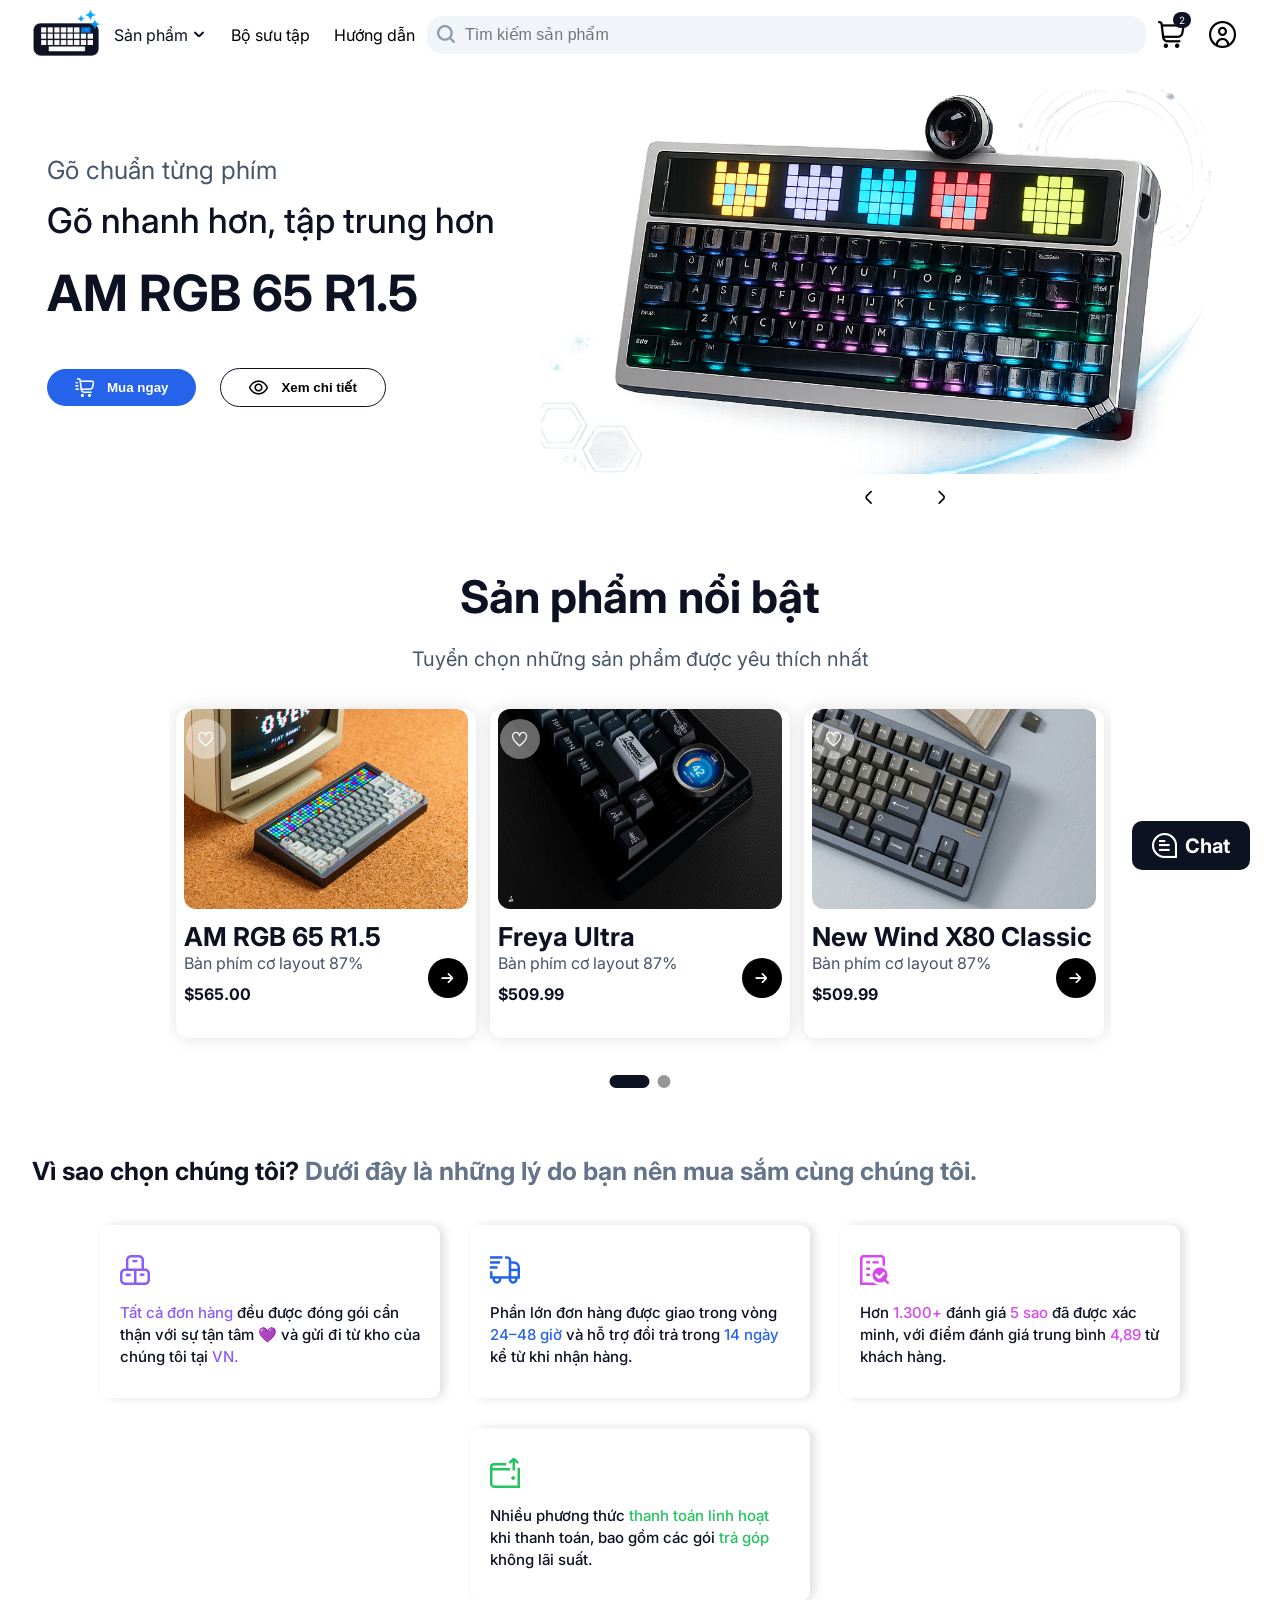
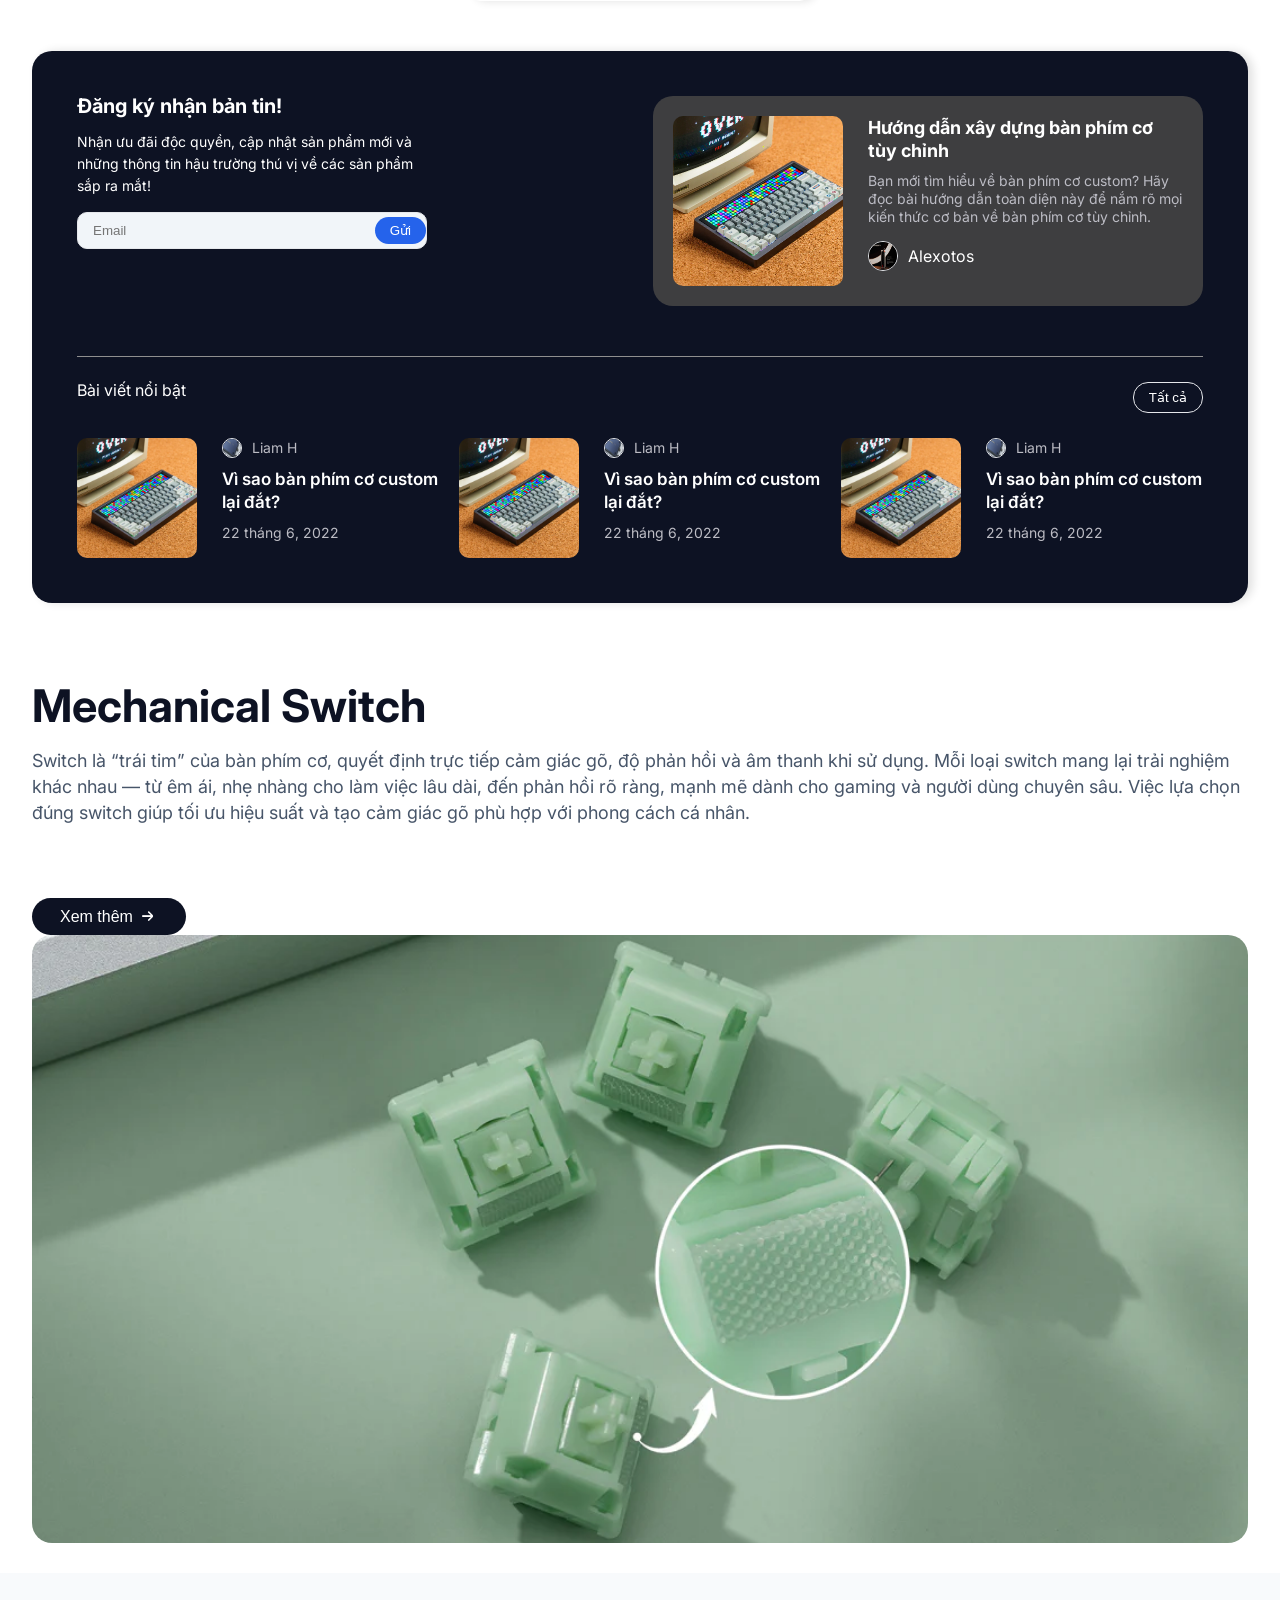
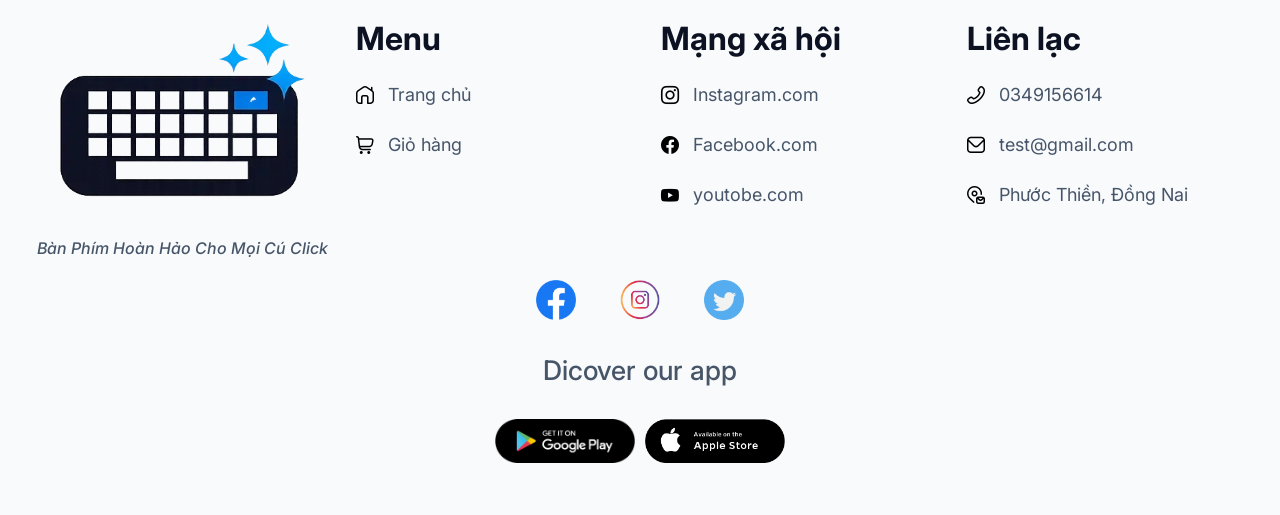
==== index.html @ 88e98d9f "feat: add benefits and articles in home page" ====
<!doctype html>
<html lang="en">
    <head>
        <meta charset="UTF-8" />
        <meta name="viewport" content="width=device-width, initial-scale=1.0" />
        <title>Trang chủ</title>

        <link
            rel="icon"
            type="image/x-icon"
            href="./assets/imgs/logos/light-mode-no-label.webp"
        />
        <!-- reset css -->
        <link rel="stylesheet" href="./assets/css/reset.css" />
        <!-- icon -->
        <link rel="stylesheet" href="./assets/css/icons.css" />

        <link rel="stylesheet" href="./assets/css/main.css" />
        <link rel="stylesheet" href="./assets/css/pages/index.css" />
    </head>
    <body>
        <div class="wrapper">
            <!-- header : start -->
            <header class="container header">
                <!-- sidebar : start -->
                <input id="toggle-sidebar" type="checkbox" />
                <label class="header__summary" for="toggle-sidebar">
                    <i class="fi fi-br-menu-burger"></i>
                </label>
                <label for="toggle-sidebar" class="modal"></label>
                <aside class="sidebar">
                    <div class="sidebar__search">
                        <label for="search">
                            <i class="fi fi-br-search"></i>
                        </label>
                        <input
                            id="search"
                            name="search"
                            placeholder="Tìm kiếm sản phẩm"
                        />
                    </div>

                    <nav class="sidebar__nav">
                        <ul class="sidebar__nav-list">
                            <li class="sidebar__nav-item">
                                <input id="toggle-dropdown" type="checkbox" />
                                <label
                                    for="toggle-dropdown"
                                    class="sidebar__nav-trigger"
                                >
                                    <span>Sản phẩm</span>

                                    <i
                                        class="angle-down fi fi-br-angle-small-down"
                                    ></i>
                                    <i
                                        class="angle-up fi fi-br-angle-small-up"
                                    ></i>
                                </label>

                                <ul class="sidebar__dropdown">
                                    <li>
                                        <a
                                            class="sidebar__dropdown-link"
                                            href=""
                                        >
                                            Bàn phím
                                        </a>
                                    </li>
                                    <li>
                                        <a
                                            class="sidebar__dropdown-link"
                                            href=""
                                        >
                                            Keycap
                                        </a>
                                    </li>
                                    <li>
                                        <a
                                            class="sidebar__dropdown-link"
                                            href=""
                                        >
                                            Switch
                                        </a>
                                    </li>

                                    <li>
                                        <a
                                            class="sidebar__dropdown-link"
                                            href=""
                                        >
                                            Dụng cụ hỗ trợ
                                        </a>
                                    </li>
                                </ul>
                            </li>
                            <li class="sidebar__nav-item">
                                <a class="sidebar__nav-link" href="">
                                    Bộ sưu tập
                                </a>
                            </li>
                            <li class="sidebar__nav-item">
                                <a class="sidebar__nav-link" href="">
                                    Hướng dẫn
                                </a>
                            </li>
                        </ul>
                    </nav>
                </aside>
                <!-- sidebar : end -->
                <!-- logo : start -->
                <a href="/">
                    <img
                        class="header__logo"
                        src="./assets/imgs/logos/light-mode-no-label.webp"
                        alt="logo"
                    />
                </a>
                <!-- logo : end -->
                <!-- nav : start -->
                <nav class="header__nav">
                    <ul class="header__nav-list">
                        <li class="header__nav-item">
                            <div class="header__nav-link dropdown-wrap">
                                <span>Sản phẩm</span>
                                <i class="fi fi-br-angle-small-down"></i>
                                <ul class="dropdown product-dropdown">
                                    <li>
                                        <a
                                            class="product-dropdown__link"
                                            href=""
                                        >
                                            <img
                                                src="./assets/imgs/icons/keyboard.png"
                                            />
                                            <span>Bàn phím</span>
                                        </a>
                                    </li>
                                    <li>
                                        <a
                                            class="product-dropdown__link"
                                            href=""
                                        >
                                            <img
                                                src="./assets/imgs/icons/keycap.png"
                                            />
                                            <span>Keycap</span>
                                        </a>
                                    </li>
                                    <li>
                                        <a
                                            class="product-dropdown__link"
                                            href=""
                                        >
                                            <img
                                                src="./assets/imgs/icons/switch.png"
                                            />
                                            <span>Switch</span>
                                        </a>
                                    </li>

                                    <li>
                                        <a
                                            class="product-dropdown__link"
                                            href=""
                                        >
                                            <img
                                                src="./assets/imgs/icons/tool.png"
                                            />
                                            <span>Dụng cụ hỗ trợ</span>
                                        </a>
                                    </li>
                                </ul>
                            </div>
                        </li>
                        <li class="header__nav-item">
                            <a class="header__nav-link" href="">Bộ sưu tập</a>
                        </li>
                        <li class="header__nav-item">
                            <a class="header__nav-link" href="">Hướng dẫn</a>
                        </li>
                    </ul>
                </nav>
                <!-- nav : end -->
                <!-- search : start -->
                <div class="header__search">
                    <label for="search"><i class="fi fi-br-search"></i></label>
                    <input
                        id="search"
                        name="search"
                        placeholder="Tìm kiếm sản phẩm"
                    />
                </div>
                <!-- search : end -->

                <!-- actions : start -->
                <div class="header__actions">
                    <div class="header__action dropdown-wrap">
                        <a href="./cart.html" class="header__action-icon">
                            <span class="header__action-badge">2</span>
                            <i class="fi fi-rr-shopping-cart"></i>
                        </a>
                        <div class="dropdown cart-dropdown">
                            <h3 class="cart-dropdown__head">
                                Sản phẩm mới thêm
                            </h3>
                            <ul class="cart-dropdown__list">
                                <li>
                                    <a class="cart-dropdown__link" href="">
                                        <div class="product-small">
                                            <div class="product-small__wrap">
                                                <div class="product-small__img">
                                                    <img
                                                        src="./assets/imgs/keyboards/AM-RGB-65-R1.5/1.webp"
                                                        alt="keyboard"
                                                    />
                                                </div>
                                                <span
                                                    class="product-small_name"
                                                >
                                                    AM RGB 65 R1.5
                                                </span>
                                            </div>
                                            <span class="product-small_price">
                                                1.000.000đ
                                            </span>
                                        </div>
                                    </a>
                                    <a class="cart-dropdown__link" href="">
                                        <div class="product-small">
                                            <div class="product-small__wrap">
                                                <div class="product-small__img">
                                                    <img
                                                        src="./assets/imgs/keyboards/AM-RGB-65-R1.5/1.webp"
                                                        alt="keyboard"
                                                    />
                                                </div>
                                                <span
                                                    class="product-small_name"
                                                >
                                                    AM RGB 65 R1.5
                                                </span>
                                            </div>
                                            <span class="product-small_price">
                                                1.000.000đ
                                            </span>
                                        </div>
                                    </a>
                                    <a class="cart-dropdown__link" href="">
                                        <div class="product-small">
                                            <div class="product-small__wrap">
                                                <div class="product-small__img">
                                                    <img
                                                        src="./assets/imgs/keyboards/AM-RGB-65-R1.5/1.webp"
                                                        alt="keyboard"
                                                    />
                                                </div>
                                                <span
                                                    class="product-small_name"
                                                >
                                                    AM RGB 65 R1.5
                                                </span>
                                            </div>
                                            <span class="product-small_price">
                                                1.000.000đ
                                            </span>
                                        </div>
                                    </a>
                                    <a class="cart-dropdown__link" href="">
                                        <div class="product-small">
                                            <div class="product-small__wrap">
                                                <div class="product-small__img">
                                                    <img
                                                        src="./assets/imgs/keyboards/AM-RGB-65-R1.5/1.webp"
                                                        alt="keyboard"
                                                    />
                                                </div>
                                                <span
                                                    class="product-small_name"
                                                >
                                                    AM RGB 65 R1.5
                                                </span>
                                            </div>
                                            <span class="product-small_price">
                                                1.000.000đ
                                            </span>
                                        </div>
                                    </a>
                                </li>
                            </ul>
                            <div class="cart-dropdown__tail">
                                <span>Tổng 3 sản phẩm</span>
                                <a href="./cart.html">
                                    <button class="cart-dropdown__btn">
                                        <span>Giỏ hàng</span>
                                        <i
                                            class="fi fi-rr-cart-shopping-fast"
                                        ></i>
                                    </button>
                                </a>
                            </div>
                        </div>
                    </div>
                    <div
                        class="header__action header__action--user dropdown-wrap"
                    >
                        <a href="./profile.html">
                            <i class="fi fi-rr-circle-user"></i>
                        </a>
                        <ul class="dropdown user-dropdown">
                            <li class="user-dropdown__head">
                                <i class="fi fi-rr-circle-user"></i>
                                <span>test123@gmail.com</span>
                            </li>
                            <div class="user-dropdown__line"></div>
                            <li>
                                <a class="user-dropdown__link" href="">Hồ sơ</a>
                            </li>
                            <li>
                                <a class="user-dropdown__link" href="">
                                    Cài đặt
                                </a>
                            </li>
                            <li>
                                <a class="user-dropdown__link" href="">
                                    Đăng xuất
                                </a>
                            </li>
                        </ul>
                    </div>
                </div>
                <!-- actions : end -->
            </header>
            <!-- header : end -->

            <main class="container main">
                <!-- carousel : start -->
                <section class="carousel">
                    <div class="carousel__slide">
                        <div class="carousel__content">
                            <div class="carousel__text">
                                <span class="carousel__label">
                                    Gõ chuẩn từng phím
                                </span>
                                <span class="carousel__sub-title">
                                    Gõ nhanh hơn, tập trung hơn
                                </span>
                                <h3 class="carousel__title">AM RGB 65 R1.5</h3>
                            </div>

                            <div class="carousel__btns">
                                <a class="carousel__link" href="">
                                    <button
                                        class="carousel__btn carousel__btn--fil"
                                    >
                                        <i
                                            class="fi fi-rr-cart-shopping-fast"
                                        ></i>
                                        <span>Mua ngay</span>
                                    </button>
                                </a>
                                <a class="carousel__link" href="">
                                    <button
                                        class="carousel__btn carousel__btn--outline"
                                    >
                                        <i class="fi fi-rs-eye"></i>
                                        <span>Xem chi tiết</span>
                                    </button>
                                </a>
                            </div>
                        </div>
                        <div class="carousel__img">
                            <img
                                src="./assets/imgs/banners/AM-RGB-65-R1.5.png"
                            />
                        </div>
                        <div class="carousel__actions">
                            <button class="carousel__action carousel__prev">
                                <i class="fi fi-br-angle-left"></i>
                            </button>
                            <button class="carousel__action carousel__next">
                                <i class="fi fi-br-angle-right"></i>
                            </button>
                        </div>
                    </div>
                </section>
                <!-- carousel : end -->
                <!-- featured products : start -->
                <section class="featured-products">
                    <div class="featured-products__head">
                        <h2 class="featured-products__title">
                            Sản phẩm nổi bật
                        </h2>
                        <span class="featured-products__subtitle">
                            Tuyển chọn những sản phẩm được yêu thích nhất
                        </span>
                    </div>
                    <div class="products-carousel">
                        <div class="products-carousel__viewport">
                            <div class="products-carousel__track">
                                <div class="product">
                                    <div class="product__imgs">
                                        <img
                                            src="./assets/imgs/keyboards/AM-RGB-65-R1.5/7.webp"
                                        />
                                        <img
                                            src="./assets/imgs/keyboards/AM-RGB-65-R1.5/2.webp"
                                        />
                                    </div>
                                    <div class="product__badge">
                                        <i class="fi fi-rs-heart"></i>
                                    </div>
                                    <h3 class="product__title">
                                        AM RGB 65 R1.5
                                    </h3>
                                    <span class="product__subtitle">
                                        Bàn phím cơ layout 87%
                                    </span>
                                    <span class="product__price">$565.00</span>
                                    <a>
                                        <button class="product__btn">
                                            <i
                                                class="fi fi-rr-arrow-small-right"
                                            ></i>
                                        </button>
                                    </a>
                                </div>
                                <div class="product">
                                    <div class="product__imgs">
                                        <img
                                            src="./assets/imgs/keyboards/Freya-Ultra/2-1024x1024.jpg"
                                        />
                                        <img
                                            src="./assets/imgs/keyboards/Freya-Ultra/5-1024x1024.jpg"
                                        />
                                    </div>
                                    <div class="product__badge">
                                        <i class="fi fi-rs-heart"></i>
                                    </div>
                                    <h3 class="product__title">Freya Ultra</h3>
                                    <span class="product__subtitle">
                                        Bàn phím cơ layout 87%
                                    </span>
                                    <span class="product__price">$509.99</span>
                                    <a href="">
                                        <button class="product__btn">
                                            <i
                                                class="fi fi-rr-arrow-small-right"
                                            ></i>
                                        </button>
                                    </a>
                                </div>
                                <div class="product">
                                    <div class="product__imgs">
                                        <img
                                            src="./assets/imgs/keyboards/New-Wind-X80-Classic/1.webp"
                                        />
                                        <img
                                            src="./assets/imgs/keyboards/New-Wind-X80-Classic/2.webp"
                                        />
                                    </div>
                                    <div class="product__badge">
                                        <i class="fi fi-rs-heart"></i>
                                    </div>
                                    <h3 class="product__title">
                                        New Wind X80 Classic
                                    </h3>
                                    <span class="product__subtitle">
                                        Bàn phím cơ layout 87%
                                    </span>
                                    <span class="product__price">$509.99</span>
                                    <a href="">
                                        <button class="product__btn">
                                            <i
                                                class="fi fi-rr-arrow-small-right"
                                            ></i>
                                        </button>
                                    </a>
                                </div>
                                <div class="product">
                                    <div class="product__imgs">
                                        <img
                                            src="./assets/imgs/keyboards/AM-RGB-65-R1.5/8.webp"
                                        />
                                        <img
                                            src="./assets/imgs/keyboards/AM-RGB-65-R1.5/9.webp"
                                        />
                                    </div>
                                    <div class="product__badge">
                                        <i class="fi fi-rs-heart"></i>
                                    </div>
                                    <h3 class="product__title">Product Name</h3>
                                    <span class="product__subtitle">
                                        subtitle
                                    </span>
                                    <span class="product__price">123123đ</span>
                                    <a href="">
                                        <button class="product__btn">
                                            <i
                                                class="fi fi-rr-arrow-small-right"
                                            ></i>
                                        </button>
                                    </a>
                                </div>
                                <div class="product">
                                    <div class="product__imgs">
                                        <img
                                            src="./assets/imgs/keyboards/AM-RGB-65-R1.5/8.webp"
                                        />
                                        <img
                                            src="./assets/imgs/keyboards/AM-RGB-65-R1.5/2.webp"
                                        />
                                    </div>
                                    <div class="product__badge">
                                        <i class="fi fi-rs-heart"></i>
                                    </div>
                                    <h3 class="product__title">Product Name</h3>
                                    <span class="product__subtitle">
                                        subtitle
                                    </span>
                                    <span class="product__price">123123đ</span>
                                    <a href="">
                                        <button class="product__btn">
                                            <i
                                                class="fi fi-rr-arrow-small-right"
                                            ></i>
                                        </button>
                                    </a>
                                </div>
                                <div class="product">
                                    <div class="product__imgs">
                                        <img
                                            src="./assets/imgs/keyboards/AM-RGB-65-R1.5/7.webp"
                                        />
                                        <img
                                            src="./assets/imgs/keyboards/AM-RGB-65-R1.5/9.webp"
                                        />
                                    </div>
                                    <div class="product__badge">
                                        <i class="fi fi-rs-heart"></i>
                                    </div>
                                    <h3 class="product__title">Product Name</h3>
                                    <span class="product__subtitle">
                                        subtitle
                                    </span>
                                    <span class="product__price">123123đ</span>
                                    <a href="">
                                        <button class="product__btn">
                                            <i
                                                class="fi fi-rr-arrow-small-right"
                                            ></i>
                                        </button>
                                    </a>
                                </div>
                            </div>
                        </div>
                        <ul class="products-carousel__pagination">
                            <li
                                class="products-carousel__pagination-item products-carousel__pagination-item--active"
                            ></li>
                            <li class="products-carousel__pagination-item"></li>
                            <li class="products-carousel__pagination-item"></li>
                            <li class="products-carousel__pagination-item"></li>
                        </ul>
                    </div>
                </section>
                <!-- featured products : end -->
                <!-- benefits : start -->
                <section class="benefits">
                    <h3 class="benefits__title">
                        <span>Vì sao chọn chúng tôi?</span>
                        <span>
                            Dưới đây là những lý do bạn nên mua sắm cùng chúng
                            tôi.
                        </span>
                    </h3>
                    <div class="benefits__wrap">
                        <div class="benefit">
                            <i
                                class="benefit__icon benefit__purple fi fi-rr-boxes"
                            ></i>
                            <p class="benefit__text">
                                <span class="benefit__purple">
                                    Tất cả đơn hàng
                                </span>
                                đều được đóng gói cẩn thận với sự tận tâm 💜 và
                                gửi đi từ kho của chúng tôi tại
                                <span class="benefit__purple">VN.</span>
                            </p>
                        </div>
                        <div class="benefit">
                            <i
                                class="benefit__icon benefit__blue fi fi-rs-shipping-fast"
                            ></i>
                            <p class="benefit__text">
                                Phần lớn đơn hàng được giao trong vòng
                                <span class="benefit__blue">24–48 giờ</span>
                                và hỗ trợ đổi trả trong
                                <span class="benefit__blue">14 ngày</span>

                                kể từ khi nhận hàng.
                            </p>
                        </div>
                        <div class="benefit">
                            <i
                                class="benefit__icon benefit__pink fi fi-rs-assessment"
                            ></i>
                            <p class="benefit__text">
                                Hơn
                                <span class="benefit__pink">1.300+</span>
                                đánh giá
                                <span class="benefit__pink">5 sao</span>

                                đã được xác minh, với điểm đánh giá trung bình
                                <span class="benefit__pink">4,89</span>

                                từ khách hàng.
                            </p>
                        </div>
                        <div class="benefit">
                            <i
                                class="benefit__icon benefit__green fi fi-rs-wallet-arrow"
                            ></i>
                            <p class="benefit__text">
                                Nhiều phương thức
                                <span class="benefit__green">
                                    thanh toán linh hoạt
                                </span>
                                khi thanh toán, bao gồm các gói
                                <span class="benefit__green">trả góp</span>
                                không lãi suất.
                            </p>
                        </div>
                    </div>
                </section>
                <!-- benefits : start -->

                <!-- articles : start -->
                <section class="articles">
                    <div class="articles__top">
                        <div class="articles__join">
                            <h3>Đăng ký nhận bản tin!</h3>
                            <p>
                                Nhận ưu đãi độc quyền, cập nhật sản phẩm mới và
                                những thông tin hậu trường thú vị về các sản
                                phẩm sắp ra mắt!
                            </p>
                            <div class="articles__input">
                                <input placeholder="Email" type="text" />
                                <button>Gửi</button>
                            </div>
                        </div>
                        <a href="">
                            <div class="article-featured">
                                <div class="article-featured__img">
                                    <img
                                        src="./assets/imgs/keyboards/AM-RGB-65-R1.5/7.webp"
                                        alt="keyboard"
                                    />
                                </div>
                                <div class="article-featured__info">
                                    <h3 class="article-featured__title">
                                        Hướng dẫn xây dựng bàn phím cơ tùy chỉnh
                                    </h3>
                                    <p class="article-featured__desc">
                                        Bạn mới tìm hiểu về bàn phím cơ custom?
                                        Hãy đọc bài hướng dẫn toàn diện này để
                                        nắm rõ mọi kiến thức cơ bản về bàn phím
                                        cơ tùy chỉnh.
                                    </p>
                                    <div class="article-featured__user">
                                        <img
                                            src="./assets/imgs/keyboards/ice-ring-63-RT/10.webp"
                                            alt="avatar"
                                        />
                                        <span>Alexotos</span>
                                    </div>
                                </div>
                            </div>
                        </a>
                    </div>
                    <div class="articles__title">
                        <h3>Bài viết nổi bật</h3>
                        <a href="">
                            <button>Tất cả</button>
                        </a>
                    </div>
                    <div class="articles__wrap">
                        <a href="">
                            <div class="article">
                                <div class="article__img">
                                    <img
                                        src="./assets/imgs/keyboards/AM-RGB-65-R1.5/7.webp"
                                        alt="keyboard"
                                    />
                                </div>
                                <div class="article__info">
                                    <div class="article__user">
                                        <img
                                            src="./assets/imgs/keyboards/New-Wind-X80-Classic/3.webp"
                                            alt="avatar"
                                        />
                                        <span>Liam H</span>
                                    </div>
                                    <h3 class="article__title">
                                        Vì sao bàn phím cơ custom lại đắt?
                                    </h3>
                                    <span class="article__date">
                                        22 tháng 6, 2022
                                    </span>
                                </div>
                            </div>
                        </a>
                        <a href="">
                            <div class="article">
                                <div class="article__img">
                                    <img
                                        src="./assets/imgs/keyboards/AM-RGB-65-R1.5/7.webp"
                                        alt="keyboard"
                                    />
                                </div>
                                <div class="article__info">
                                    <div class="article__user">
                                        <img
                                            src="./assets/imgs/keyboards/New-Wind-X80-Classic/3.webp"
                                            alt="avatar"
                                        />
                                        <span>Liam H</span>
                                    </div>
                                    <h3 class="article__title">
                                        Vì sao bàn phím cơ custom lại đắt?
                                    </h3>
                                    <span class="article__date">
                                        22 tháng 6, 2022
                                    </span>
                                </div>
                            </div>
                        </a>
                        <a href="">
                            <div class="article">
                                <div class="article__img">
                                    <img
                                        src="./assets/imgs/keyboards/AM-RGB-65-R1.5/7.webp"
                                        alt="keyboard"
                                    />
                                </div>
                                <div class="article__info">
                                    <div class="article__user">
                                        <img
                                            src="./assets/imgs/keyboards/New-Wind-X80-Classic/3.webp"
                                            alt="avatar"
                                        />
                                        <span>Liam H</span>
                                    </div>
                                    <h3 class="article__title">
                                        Vì sao bàn phím cơ custom lại đắt?
                                    </h3>
                                    <span class="article__date">
                                        22 tháng 6, 2022
                                    </span>
                                </div>
                            </div>
                        </a>
                    </div>
                </section>
                <!-- articles : end -->

                <!-- introduce mechanical keyboard definition : start -->
                <section class="split split--switch grid">
                    <div class="split__content">
                        <h2 class="split__title">Mechanical Switch</h2>
                        <p class="split__desc">
                            Switch là “trái tim” của bàn phím cơ, quyết định
                            trực tiếp cảm giác gõ, độ phản hồi và âm thanh khi
                            sử dụng. Mỗi loại switch mang lại trải nghiệm khác
                            nhau — từ êm ái, nhẹ nhàng cho làm việc lâu dài, đến
                            phản hồi rõ ràng, mạnh mẽ dành cho gaming và người
                            dùng chuyên sâu. Việc lựa chọn đúng switch giúp tối
                            ưu hiệu suất và tạo cảm giác gõ phù hợp với phong
                            cách cá nhân.
                        </p>
                        <a href="">
                            <button class="button">
                                <span>Xem thêm</span>
                                <i class="fi fi-rr-arrow-small-right"></i>
                            </button>
                        </a>
                    </div>
                    <div class="split__img">
                        <img
                            src="./assets/imgs/switches/WS Jade Switch/1.webp"
                            alt="switch"
                        />
                    </div>
                </section>
                <!-- introduce mechanical keyboard definition : end -->
            </main>
            <footer class="footer">
                <div class="container footer__columns">
                    <div class="footer__column footer__column--big">
                        <a href="index.html">
                            <img
                                class="footer__logo"
                                src="./assets/imgs/logos/light-mode-no-label.webp"
                                alt="logo"
                            />
                        </a>
                        <h3 class="footer__slogan">
                            Bàn Phím Hoàn Hảo Cho Mọi Cú Click
                        </h3>
                    </div>
                    <div class="footer__column">
                        <ul class="footer__list">
                            <li><h3 class="footer__title">Menu</h3></li>
                            <li>
                                <a class="footer__link" href="./index.html">
                                    <i class="fi fi-rr-house-chimney"></i>
                                    <span>Trang chủ</span>
                                </a>
                            </li>
                            <li>
                                <a class="footer__link" href="./cart.html">
                                    <i class="fi fi-rr-shopping-cart"></i>
                                    <span>Giỏ hàng</span>
                                </a>
                            </li>
                        </ul>
                    </div>
                    <div class="footer__column">
                        <ul class="footer__list">
                            <li><h3 class="footer__title">Mạng xã hội</h3></li>
                            <li>
                                <a class="footer__link" href="">
                                    <i class="fi fi-brands-instagram"></i>
                                    <span>Instagram.com</span>
                                </a>
                            </li>
                            <li>
                                <a class="footer__link" href="">
                                    <i class="fi fi-brands-facebook"></i>
                                    <span>Facebook.com</span>
                                </a>
                            </li>
                            <li>
                                <a class="footer__link" href="">
                                    <i class="fi fi-brands-youtube"></i>
                                    <span>youtobe.com</span>
                                </a>
                            </li>
                        </ul>
                    </div>
                    <div class="footer__column">
                        <ul class="footer__list">
                            <li>
                                <h3 class="footer__title">Liên lạc</h3>
                            </li>
                            <li>
                                <a class="footer__link" href="tel: 000000">
                                    <i class="fi fi-rr-phone-flip"></i>
                                    <span>0349156614</span>
                                </a>
                            </li>
                            <li>
                                <a
                                    class="footer__link"
                                    href="mailto:test@gmail.com"
                                >
                                    <i class="fi fi-rr-envelope"></i>
                                    <span>test@gmail.com</span>
                                </a>
                            </li>
                            <li>
                                <a class="footer__link" href="#">
                                    <i class="fi fi-rr-postal-address"></i>
                                    <span>Phước Thiền, Đồng Nai</span>
                                </a>
                            </li>
                        </ul>
                    </div>
                    <div class="footer__column footer__column--big">
                        <div class="footer__logos-social-network">
                            <a href="">
                                <img
                                    src="./assets/imgs/logos/facebook.webp"
                                    alt="logo facebook"
                                />
                            </a>
                            <a href="">
                                <img
                                    src="./assets/imgs/logos/instagram.png"
                                    alt="logo instagram"
                                />
                            </a>
                            <a href="">
                                <img
                                    src="./assets/imgs/logos/twitter.png"
                                    alt="logo twitter"
                                />
                            </a>
                        </div>
                        <span class="footer__label">Dicover our app</span>
                        <div class="footer__download-btns">
                            <a href="">
                                <img
                                    src="./assets/imgs/buttons/button-gg-play-dark.png"
                                    alt="button gg play"
                                />
                            </a>
                            <a href="">
                                <img
                                    src="./assets/imgs/buttons/button-apple-store-dark.png"
                                    alt="button apple store"
                                />
                            </a>
                        </div>
                    </div>
                </div>
            </footer>

            <div class="chat">
                <label for="toggle-chat-box" class="chat__trigger">
                    <i class="fi fi-rs-comment"></i>
                    <span>Chat</span>
                </label>
                <input id="toggle-chat-box" type="checkbox" />
                <div class="chat-box">
                    <div class="chat-box__head">
                        <img
                            src="./assets/imgs/icons/chat-bot.avif"
                            alt="avatar chatbot"
                        />
                        <span>Chatbot hỗ trợ</span>
                        <label class="chat-box__close" for="toggle-chat-box">
                            <i class="fi fi-br-cross-small"></i>
                        </label>
                    </div>
                    <ul class="chat-box__messages">
                        <li class="chat-box__message chat-box__message--bot">
                            <span>Bạn cần tui giúp gì</span>
                            <br />
                            <span class="chat-box__time">7:24 PM</span>
                        </li>
                        <li class="chat-box__message chat-box__message--user">
                            <span>Tui đang muốn build bàn phím cơ</span>
                            <br />
                            <span class="chat-box__time">7:24 PM</span>
                        </li>
                    </ul>
                    <div class="chat-box__input">
                        <input placeholder="Aa" name="chat-input" />
                        <button class="chat-box__btn">
                            <i class="fi fi-ss-paper-plane-top"></i>
                        </button>
                    </div>
                </div>
            </div>
        </div>

        <script src="./assets/js/index.js"></script>
    </body>
</html>
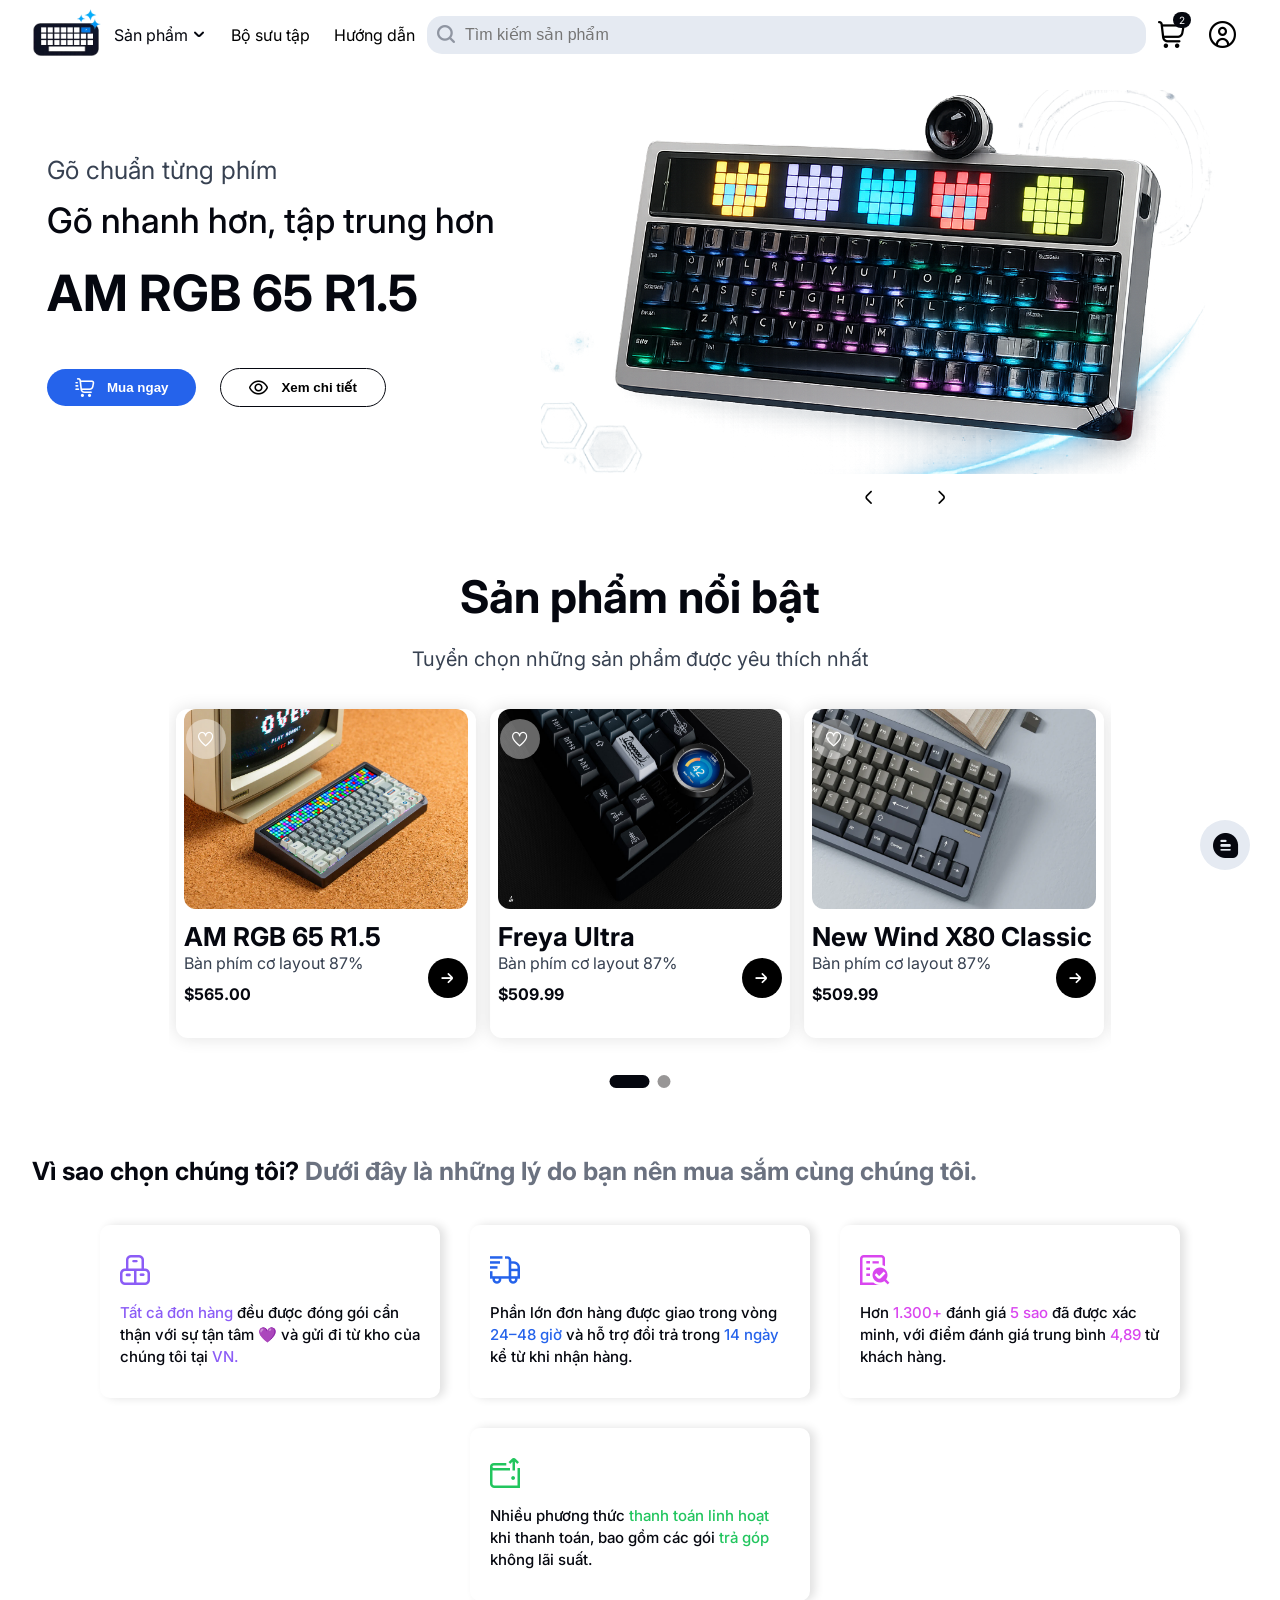
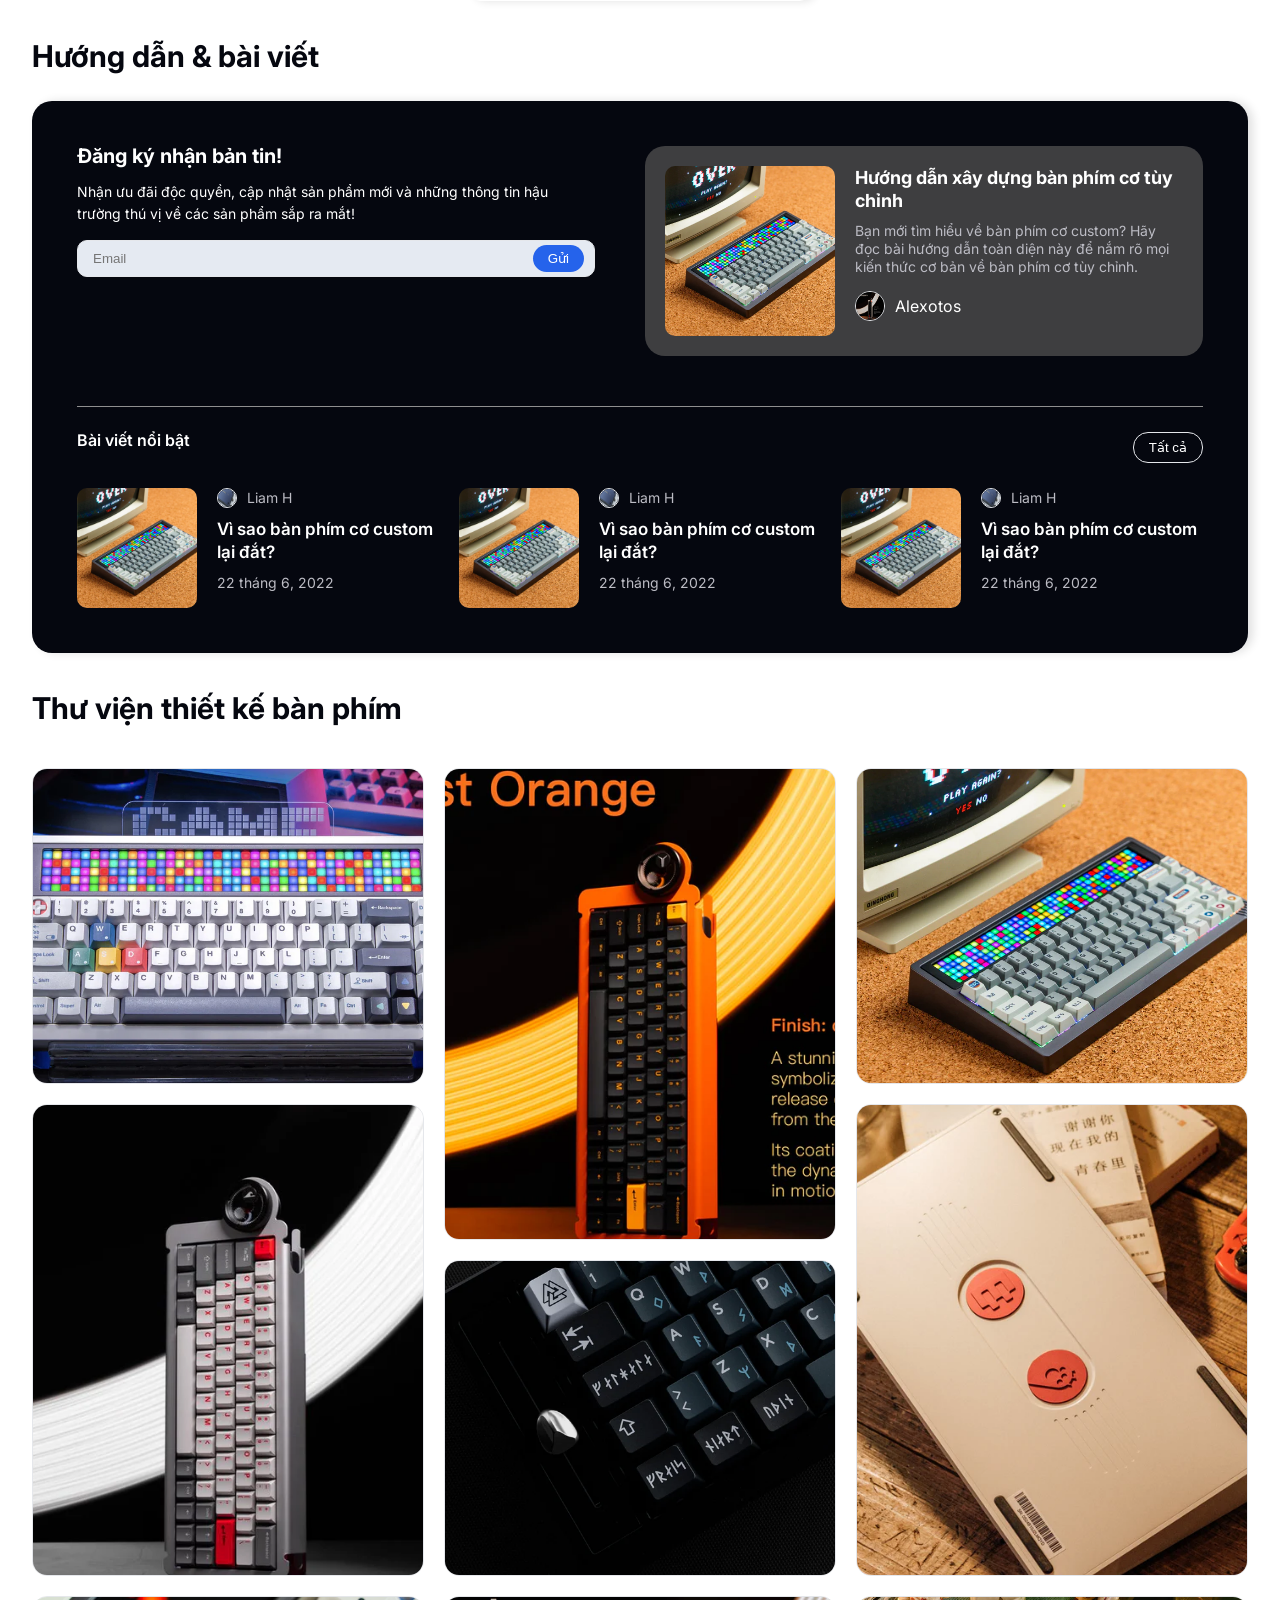
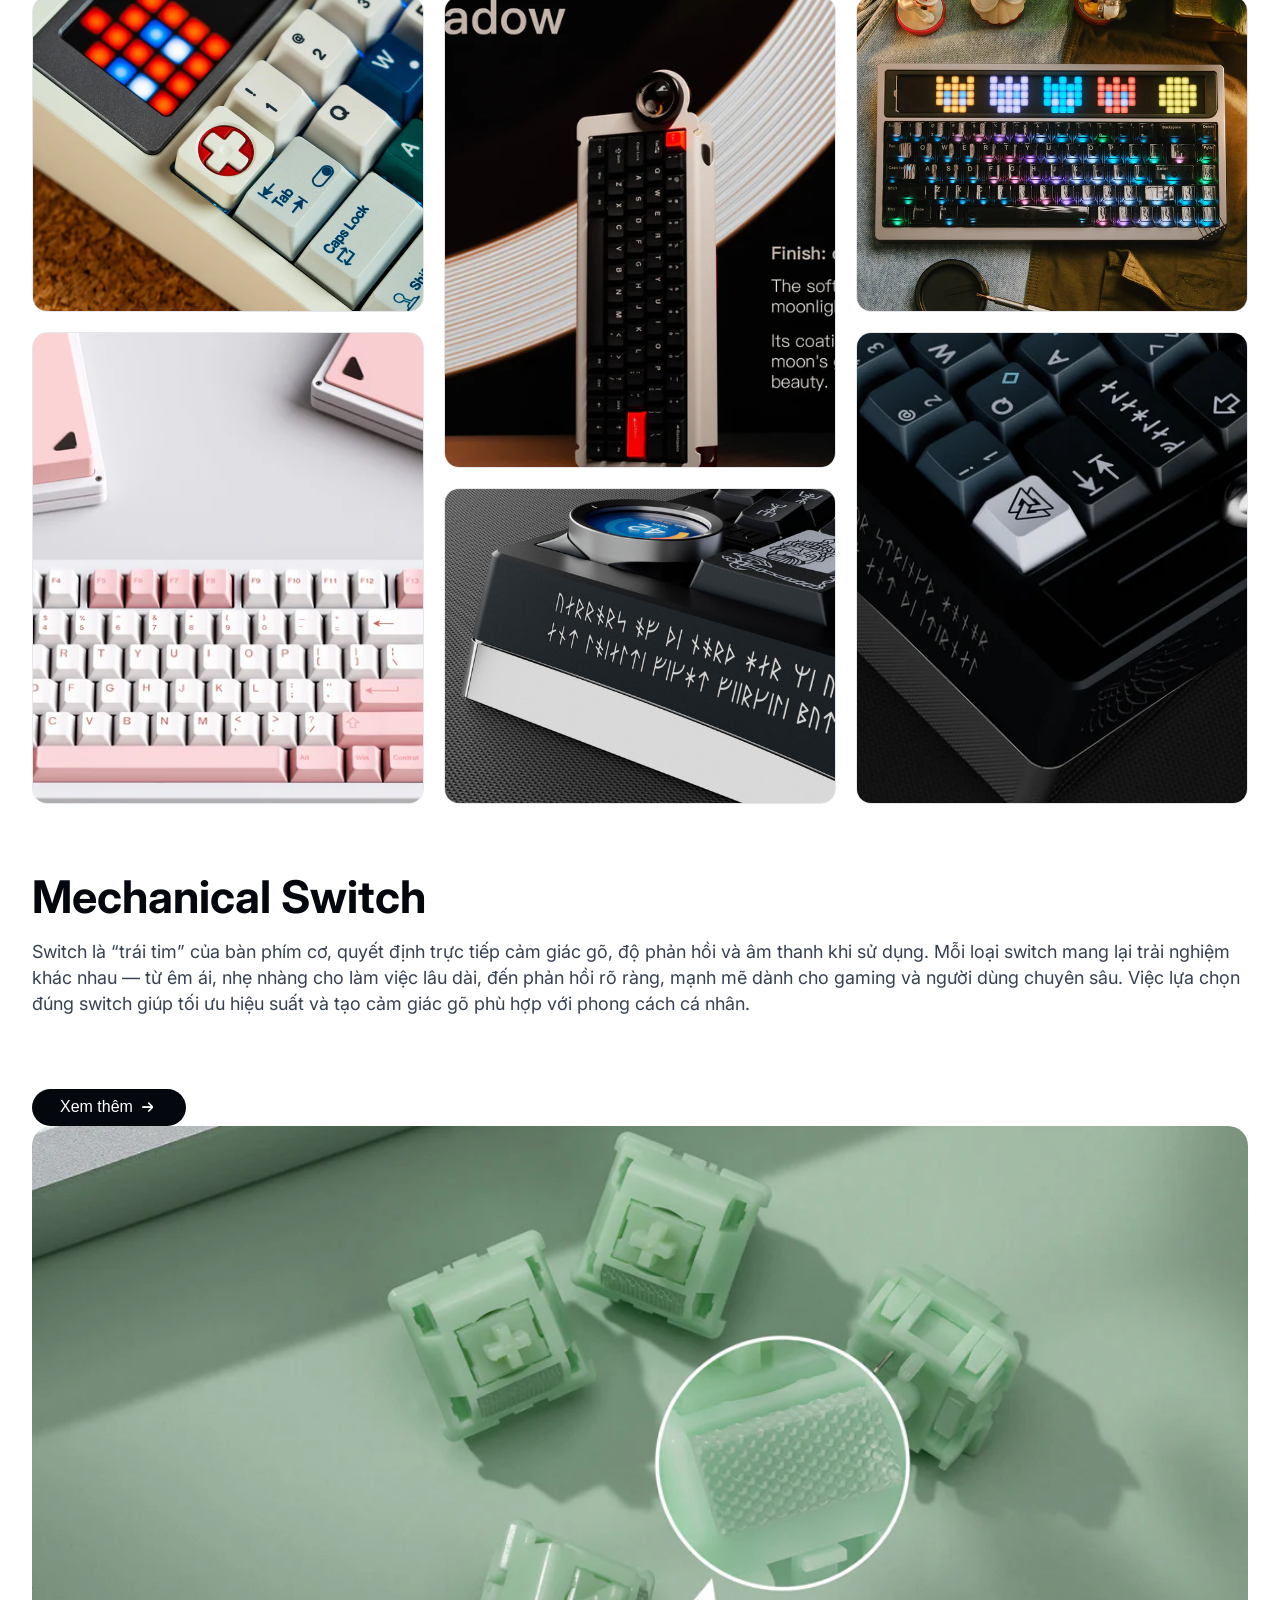
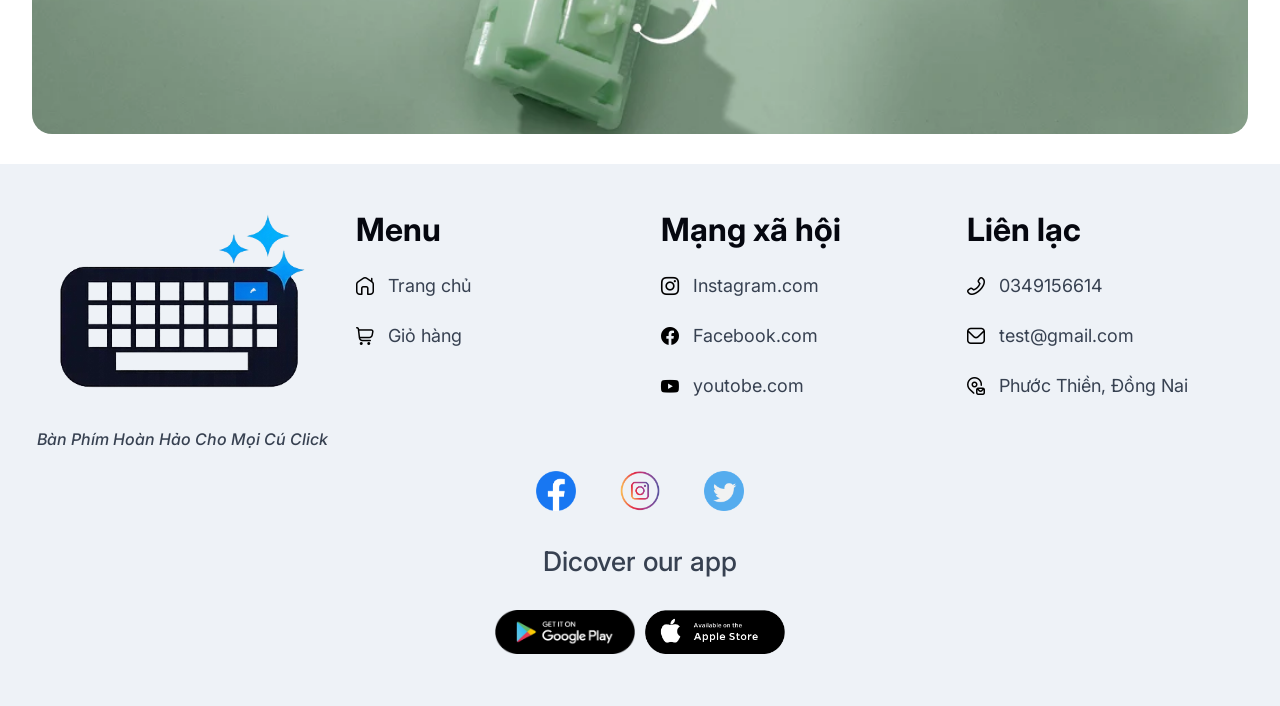
==== commit 74014575: "feat: add gallery" ====
--- a/index.html
+++ b/index.html
@@ -567,13 +567,13 @@
                 <!-- featured products : end -->
                 <!-- benefits : start -->
                 <section class="benefits">
-                    <h3 class="benefits__title">
+                    <h2 class="benefits__title">
                         <span>Vì sao chọn chúng tôi?</span>
                         <span>
                             Dưới đây là những lý do bạn nên mua sắm cùng chúng
                             tôi.
                         </span>
-                    </h3>
+                    </h2>
                     <div class="benefits__wrap">
                         <div class="benefit">
                             <i
@@ -637,21 +637,22 @@
 
                 <!-- articles : start -->
                 <section class="articles">
-                    <div class="articles__top">
-                        <div class="articles__join">
-                            <h3>Đăng ký nhận bản tin!</h3>
-                            <p>
-                                Nhận ưu đãi độc quyền, cập nhật sản phẩm mới và
-                                những thông tin hậu trường thú vị về các sản
-                                phẩm sắp ra mắt!
-                            </p>
-                            <div class="articles__input">
-                                <input placeholder="Email" type="text" />
-                                <button>Gửi</button>
-                            </div>
-                        </div>
-                        <a href="">
-                            <div class="article-featured">
+                    <h2 class="title">Hướng dẫn & bài viết</h2>
+                    <div class="articles__box">
+                        <div class="articles__top">
+                            <div class="articles__join">
+                                <h3>Đăng ký nhận bản tin!</h3>
+                                <p>
+                                    Nhận ưu đãi độc quyền, cập nhật sản phẩm mới
+                                    và những thông tin hậu trường thú vị về các
+                                    sản phẩm sắp ra mắt!
+                                </p>
+                                <div class="articles__input">
+                                    <input placeholder="Email" type="text" />
+                                    <button>Gửi</button>
+                                </div>
+                            </div>
+                            <a href="" class="article-featured">
                                 <div class="article-featured__img">
                                     <img
                                         src="./assets/imgs/keyboards/AM-RGB-65-R1.5/7.webp"
@@ -676,18 +677,16 @@
                                         <span>Alexotos</span>
                                     </div>
                                 </div>
-                            </div>
-                        </a>
-                    </div>
-                    <div class="articles__title">
-                        <h3>Bài viết nổi bật</h3>
-                        <a href="">
-                            <button>Tất cả</button>
-                        </a>
-                    </div>
-                    <div class="articles__wrap">
-                        <a href="">
-                            <div class="article">
+                            </a>
+                        </div>
+                        <div class="articles__title">
+                            <h3>Bài viết nổi bật</h3>
+                            <a href="">
+                                <button>Tất cả</button>
+                            </a>
+                        </div>
+                        <div class="articles__wrap">
+                            <a href="" class="article">
                                 <div class="article__img">
                                     <img
                                         src="./assets/imgs/keyboards/AM-RGB-65-R1.5/7.webp"
@@ -709,10 +708,9 @@
                                         22 tháng 6, 2022
                                     </span>
                                 </div>
-                            </div>
-                        </a>
-                        <a href="">
-                            <div class="article">
+                            </a>
+
+                            <a href="" class="article">
                                 <div class="article__img">
                                     <img
                                         src="./assets/imgs/keyboards/AM-RGB-65-R1.5/7.webp"
@@ -734,10 +732,9 @@
                                         22 tháng 6, 2022
                                     </span>
                                 </div>
-                            </div>
-                        </a>
-                        <a href="">
-                            <div class="article">
+                            </a>
+
+                            <a href="" class="article">
                                 <div class="article__img">
                                     <img
                                         src="./assets/imgs/keyboards/AM-RGB-65-R1.5/7.webp"
@@ -759,11 +756,96 @@
                                         22 tháng 6, 2022
                                     </span>
                                 </div>
-                            </div>
-                        </a>
+                            </a>
+                        </div>
                     </div>
                 </section>
                 <!-- articles : end -->
+                <!-- gallery : start -->
+                <section class="gallery">
+                    <h2 class="title">Thư viện thiết kế bàn phím</h2>
+                    <div class="gallery__box">
+                        <div class="gallery__col">
+                            <div class="gallery__item">
+                                <img
+                                    src="./assets/imgs/keyboards/AM-RGB-65-R1.5/1.webp"
+                                    alt=""
+                                />
+                            </div>
+                            <div class="gallery__item gallery__item--vertical">
+                                <img
+                                    src="./assets/imgs/keyboards/ice-ring-63-RT/3.webp"
+                                    alt=""
+                                />
+                            </div>
+                            <div class="gallery__item">
+                                <img
+                                    src="./assets/imgs/keyboards/AM-RGB-65-R1.5/4.webp"
+                                    alt=""
+                                />
+                            </div>
+                            <div class="gallery__item gallery__item--vertical">
+                                <img
+                                    src="./assets/imgs/keyboards/New-Wind-X80-Classic/5.webp"
+                                    alt=""
+                                />
+                            </div>
+                        </div>
+                        <div class="gallery__col">
+                            <div class="gallery__item gallery__item--vertical">
+                                <img
+                                    src="./assets/imgs/keyboards/ice-ring-63-RT/8.webp"
+                                    alt=""
+                                />
+                            </div>
+                            <div class="gallery__item">
+                                <img
+                                    src="./assets/imgs/keyboards/Freya-Ultra/1-1024x1024.webp"
+                                    alt=""
+                                />
+                            </div>
+                            <div class="gallery__item gallery__item--vertical">
+                                <img
+                                    src="./assets/imgs/keyboards/ice-ring-63-RT/10.webp"
+                                    alt=""
+                                />
+                            </div>
+                            <div class="gallery__item">
+                                <img
+                                    src="./assets/imgs/keyboards/Freya-Ultra/5-1024x1024.jpg"
+                                    alt=""
+                                />
+                            </div>
+                        </div>
+                        <div class="gallery__col">
+                            <div class="gallery__item">
+                                <img
+                                    src="./assets/imgs/keyboards/AM-RGB-65-R1.5/7.webp"
+                                    alt=""
+                                />
+                            </div>
+                            <div class="gallery__item gallery__item--vertical">
+                                <img
+                                    src="./assets/imgs/keyboards/AM-RGB-65-R1.5/6.webp"
+                                    alt=""
+                                />
+                            </div>
+                            <div class="gallery__item">
+                                <img
+                                    src="./assets/imgs/keyboards/AM-RGB-65-R1.5/9.webp"
+                                    alt=""
+                                />
+                            </div>
+                            <div class="gallery__item gallery__item--vertical">
+                                <img
+                                    src="./assets/imgs/keyboards/Freya-Ultra/4-1024x1024.webp"
+                                    alt=""
+                                />
+                            </div>
+                        </div>
+                    </div>
+                </section>
+                <!-- gallery : end -->
 
                 <!-- introduce mechanical keyboard definition : start -->
                 <section class="split split--switch grid">
@@ -919,8 +1001,7 @@
 
             <div class="chat">
                 <label for="toggle-chat-box" class="chat__trigger">
-                    <i class="fi fi-rs-comment"></i>
-                    <span>Chat</span>
+                    <i class="fi fi-sr-comment"></i>
                 </label>
                 <input id="toggle-chat-box" type="checkbox" />
                 <div class="chat-box">
--- a/assets/css/main.css
+++ b/assets/css/main.css
@@ -19,17 +19,18 @@
     font-display: swap;
 }
 :root {
-    --primary-color: #0d1223;
-    --primary-hover: #1a2140;
+    --primary-color: #05070f;
+    --primary-hover: #0b1020;
 
-    --primary-text-color: #0d1223;
-    --secondary-text-color: #475569;
-    --text-muted: #64748b;
+    --primary-text-color: #05070f;
+    --secondary-text-color: #374151;
+    --text-muted: #6b7280;
 
     --bg-color: #ffffff;
+    --surface-color: #eef2f7;
+    --surface-hover: #e5eaf2;
+
     --border-color: #e5e7eb;
-    --surface-color: #f8fafc;
-    --surface-hover: #f1f5f9;
 
     --accent-color: #2563eb;
     --accent-hover: #1d4ed8;
--- a/assets/css/pages/index.css
+++ b/assets/css/pages/index.css
@@ -1,4 +1,10 @@
 @import url(../components/product.css);
+
+.title {
+    font-weight: 700;
+    font-size: 3rem;
+}
+/* carousel : start */
 .carousel {
     margin: 30px 15px;
 }
@@ -96,6 +102,27 @@
 .carousel__next {
     margin-left: 40px;
 }
+
+@media (max-width: 990px) {
+    .carousel__slide {
+        flex-direction: column;
+    }
+    .carousel__content {
+        padding-bottom: 40px;
+    }
+}
+
+@media (max-width: 630px) {
+    .carousel__btn {
+        padding: 9px 15px;
+    }
+    .carousel__link ~ .carousel__link {
+        margin-left: 10px;
+    }
+}
+/* carousel : end */
+
+/* featured products : start */
 .featured-products {
     padding: 70px 0;
 }
@@ -152,6 +179,296 @@
     border-radius: 20px;
     background-color: var(--primary-color);
 }
+/* featured products : end */
+
+/* benefits : start */
+
+.benefits__title {
+    margin-bottom: 40px;
+    font-size: 2.5rem;
+    font-weight: 700;
+    line-height: 27px;
+}
+.benefits__title span:last-child {
+    color: var(--text-muted);
+}
+.benefits__wrap {
+    display: flex;
+    justify-content: center;
+    flex-wrap: wrap;
+    gap: 30px;
+}
+
+.benefit {
+    flex: 0 0 340px;
+    padding: 30px 20px;
+    border-radius: 10px;
+    box-shadow: 5px 0 10px rgba(0, 0, 0, 0.12);
+}
+.benefit__icon {
+    font-size: 3rem;
+}
+.benefit__purple {
+    color: #8b5cf6;
+}
+.benefit__blue {
+    color: #2563eb;
+}
+.benefit__pink {
+    color: #d946ef;
+}
+.benefit__green {
+    color: #22c55e;
+}
+.benefit__text {
+    margin-top: 15px;
+    line-height: 22px;
+    font-weight: 500;
+    font-size: 1.5rem;
+}
+/* benefits : end */
+
+/* articles : start */
+.articles {
+    margin: 40px 0;
+}
+
+.articles__box {
+    margin: 30px 0;
+    border-radius: 20px;
+    padding: 45px;
+    box-shadow: 5px 0 10px rgba(0, 0, 0, 0.12);
+    background-color: var(--primary-color);
+    color: var(--white);
+}
+
+.articles__top {
+    display: flex;
+    justify-content: space-between;
+    flex-direction: row;
+    flex-wrap: wrap;
+    gap: 50px;
+    padding-bottom: 50px;
+    border-bottom: 0.5px solid rgb(143, 143, 143);
+}
+.articles__join {
+    flex: 1;
+}
+
+.articles__join h3 {
+    font-weight: 700;
+    font-size: 2rem;
+}
+.articles__join p {
+    margin: 15px 0;
+    line-height: 22px;
+    font-size: 1.4rem;
+}
+.articles__input {
+    background-color: var(--surface-hover);
+    border-radius: 10px;
+    display: flex;
+    align-items: center;
+    border: 1px solid var(--border-color);
+}
+.articles__input input {
+    background-color: transparent;
+    flex: 1;
+    padding: 10px 15px;
+}
+.articles__input button {
+    background-color: var(--accent-color);
+    border-radius: 20px;
+    padding: 6px 15px;
+    margin-right: 10px;
+    color: var(--white);
+}
+
+.article-featured {
+    flex: 1;
+    background-color: #3e3e40;
+    border-radius: 20px;
+    padding: 20px;
+    display: flex;
+    gap: 20px;
+}
+
+.article__img,
+.article-featured__img {
+    flex-shrink: 0;
+    border-radius: 10px;
+    overflow: hidden;
+    width: 170px;
+    height: 170px;
+    display: flex;
+    justify-content: center;
+    align-items: center;
+}
+.article__img img,
+.article-featured__img img {
+    height: 100%;
+    transition: all 0.3s ease;
+}
+.article__img img:hover,
+.article-featured__img img:hover {
+    height: 120%;
+}
+
+.article-featured__title {
+    font-weight: 700;
+    font-size: 1.8rem;
+}
+.article-featured__title,
+.article__title {
+    color: var(--white);
+    display: -webkit-box;
+    -webkit-line-clamp: 2;
+    -webkit-box-orient: vertical;
+    overflow: hidden;
+    max-height: 56px;
+    line-height: 23px;
+}
+.article-featured__desc {
+    margin: 10px 0;
+    font-size: 1.4rem;
+    line-height: 18px;
+    color: #bcbcc4;
+    max-height: 54px;
+    overflow: hidden;
+    display: -webkit-box;
+    -webkit-line-clamp: 3;
+    -webkit-box-orient: vertical;
+}
+.article__user,
+.article-featured__user {
+    display: flex;
+    align-items: center;
+    gap: 10px;
+    margin-top: 15px;
+}
+.article__user img,
+.article-featured__user img {
+    width: 30px;
+    height: 30px;
+    border: 1px solid var(--border-color);
+    border-radius: 50%;
+}
+.article-featured span {
+    color: var(--white);
+}
+.articles__title {
+    display: flex;
+    justify-content: space-between;
+    margin: 25px 0;
+    font-weight: 600;
+}
+.articles__title button {
+    color: var(--white);
+    padding: 7px 15px;
+    border: 1px solid var(--border-color);
+    border-radius: 15px;
+}
+.articles__title button:hover {
+    background-color: var(--accent-color);
+}
+.articles__wrap {
+    display: flex;
+    justify-content: space-between;
+    flex-wrap: wrap;
+    gap: 20px;
+}
+.article {
+    flex: 1;
+    display: flex;
+    min-width: 300px;
+    gap: 20px;
+}
+.article__user {
+    margin: 0;
+}
+.article__img {
+    width: 120px;
+    height: 120px;
+}
+.article__title {
+    margin: 10px 0;
+    font-size: 1.7rem;
+    font-weight: 600;
+}
+.article__date {
+    color: #bcbcc4;
+    font-size: 1.4rem;
+}
+.article__user img {
+    width: 20px;
+    height: 20px;
+}
+.article__user span {
+    font-size: 1.4rem;
+    color: #bcbcc4;
+}
+@media (max-width: 550px) {
+    .article-featured {
+        flex-wrap: wrap;
+    }
+    .article-featured__img {
+        flex: 1;
+    }
+    .article-featured__img img {
+        width: 100%;
+        height: auto;
+    }
+    .article-featured__img img:hover {
+        width: 110%;
+        height: auto;
+    }
+    .articles {
+        padding: 20px;
+    }
+}
+/* articles : end */
+
+/* gallery : start */
+.gallery {
+    margin: 40px 0;
+}
+.gallery__box {
+    display: flex;
+    gap: 20px;
+    margin-top: 45px;
+}
+.gallery__col {
+    display: flex;
+    flex-direction: column;
+    gap: 20px;
+    flex: 1;
+}
+.gallery__item {
+    padding-top: 80%;
+    border-radius: 15px;
+    overflow: hidden;
+    position: relative;
+    border: 1px solid var(--border-color);
+}
+.gallery__item img {
+    position: absolute;
+    top: 50%;
+    left: 50%;
+    transform: translate(-50%, -50%);
+    transition: all ease 0.3s;
+}
+.gallery__item img {
+    height: 120%;
+}
+.gallery__item img:hover {
+    height: 140%;
+}
+
+.gallery__item--vertical {
+    padding-top: 120%;
+}
+/* gallery : end */
+
 .split {
     padding: 30px 0;
 }
@@ -188,219 +505,3 @@
     left: 50%;
     transform: translate(-50%, -50%);
 }
-/* benefits */
-
-.benefits__title {
-    margin-bottom: 40px;
-    font-size: 2.5rem;
-    font-weight: 700;
-    line-height: 27px;
-}
-.benefits__title span:last-child {
-    color: var(--text-muted);
-}
-.benefits__wrap {
-    display: flex;
-    justify-content: center;
-    flex-wrap: wrap;
-    gap: 30px;
-}
-
-.benefit {
-    flex: 0 0 340px;
-    padding: 30px 20px;
-    border-radius: 10px;
-    box-shadow: 5px 0 10px rgba(0, 0, 0, 0.12);
-}
-.benefit__icon {
-    font-size: 3rem;
-}
-.benefit__purple {
-    color: #8b5cf6;
-}
-.benefit__blue {
-    color: #2563eb;
-}
-.benefit__pink {
-    color: #d946ef;
-}
-.benefit__green {
-    color: #22c55e;
-}
-.benefit__text {
-    margin-top: 15px;
-    line-height: 22px;
-    font-weight: 500;
-    font-size: 1.5rem;
-}
-
-/* articles */
-.articles {
-    margin: 50px 0;
-    border-radius: 20px;
-    padding: 45px;
-    box-shadow: 5px 0 10px rgba(0, 0, 0, 0.12);
-    background-color: var(--primary-color);
-    color: var(--white);
-}
-.articles__top {
-    display: flex;
-    justify-content: space-between;
-    padding-bottom: 50px;
-    border-bottom: 0.5px solid rgb(143, 143, 143);
-}
-.articles__join {
-    width: 350px;
-}
-.article-featured {
-    width: 550px;
-}
-.articles__join h3 {
-    font-weight: 700;
-    font-size: 2rem;
-}
-.articles__join p {
-    margin: 15px 0;
-    line-height: 22px;
-    font-size: 1.4rem;
-}
-.articles__input {
-    background-color: var(--surface-hover);
-    border-radius: 10px;
-    display: flex;
-    align-items: center;
-    border: 1px solid var(--border-color);
-}
-.articles__input input {
-    background-color: transparent;
-    flex: 1;
-    padding: 10px 15px;
-}
-.articles__input button {
-    background-color: var(--accent-color);
-    border-radius: 20px;
-    padding: 6px 15px;
-    color: var(--white);
-}
-.article-featured {
-    background-color: #3e3e40;
-    border-radius: 20px;
-    padding: 20px;
-    display: flex;
-}
-.article__img,
-.article-featured__img {
-    flex-shrink: 0;
-    border-radius: 10px;
-    overflow: hidden;
-    width: 170px;
-    height: 170px;
-    margin-right: 25px;
-    display: flex;
-    justify-content: center;
-    align-items: center;
-}
-.article__img img,
-.article-featured__img img {
-    height: 100%;
-    transition: all 0.3s ease;
-}
-.article__img img:hover,
-.article-featured__img img:hover {
-    height: 120%;
-}
-
-.article-featured__title {
-    font-weight: 700;
-    line-height: 23px;
-    font-size: 1.8rem;
-    color: var(--white);
-}
-.article-featured__desc {
-    margin: 10px 0;
-    font-size: 1.4rem;
-    line-height: 18px;
-    color: #bcbcc4;
-}
-.article__user,
-.article-featured__user {
-    display: flex;
-    align-items: center;
-    gap: 10px;
-    margin-top: 15px;
-}
-.article__user img,
-.article-featured__user img {
-    width: 30px;
-    height: 30px;
-    border: 1px solid var(--border-color);
-    border-radius: 50%;
-}
-.article-featured span {
-    color: var(--white);
-}
-.articles__title {
-    display: flex;
-    justify-content: space-between;
-    margin: 25px 0;
-}
-.articles__title button {
-    color: var(--white);
-    padding: 7px 15px;
-    border: 1px solid var(--border-color);
-    border-radius: 15px;
-}
-.articles__title button:hover {
-    background-color: var(--accent-color);
-}
-.articles__wrap {
-    display: flex;
-    justify-content: space-between;
-    gap: 20px;
-}
-.article {
-    display: flex;
-}
-.article__user {
-    margin: 0;
-}
-.article__img {
-    width: 120px;
-    height: 120px;
-}
-.article__title {
-    margin: 10px 0;
-    font-size: 1.7rem;
-    font-weight: 600;
-    line-height: 23px;
-    color: var(--white);
-}
-.article__date {
-    color: #bcbcc4;
-    font-size: 1.4rem;
-}
-.article__user img {
-    width: 20px;
-    height: 20px;
-}
-.article__user span {
-    font-size: 1.4rem;
-    color: #bcbcc4;
-}
-@media (max-width: 990px) {
-    .carousel__slide {
-        flex-direction: column;
-    }
-    .carousel__content {
-        padding-bottom: 40px;
-    }
-}
-
-@media (max-width: 630px) {
-    .carousel__btn {
-        padding: 9px 15px;
-    }
-    .carousel__link ~ .carousel__link {
-        margin-left: 10px;
-    }
-}
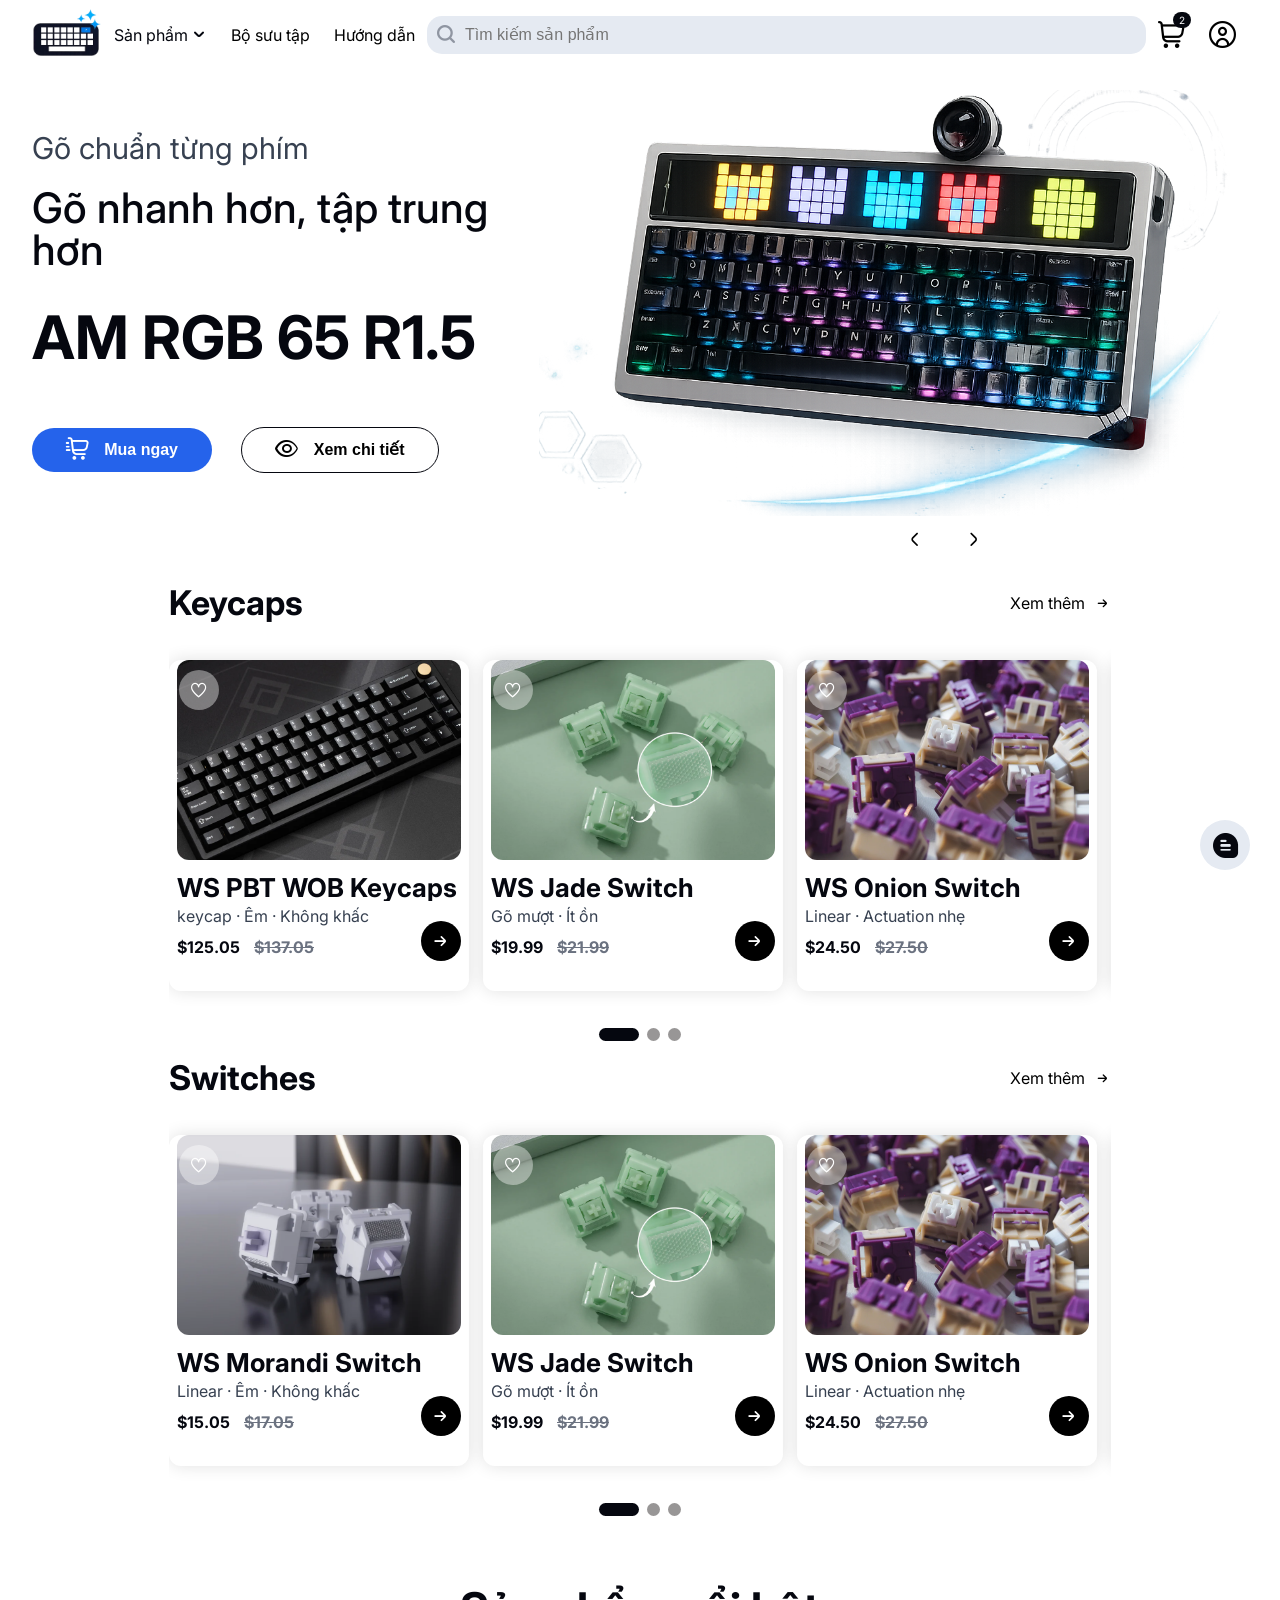
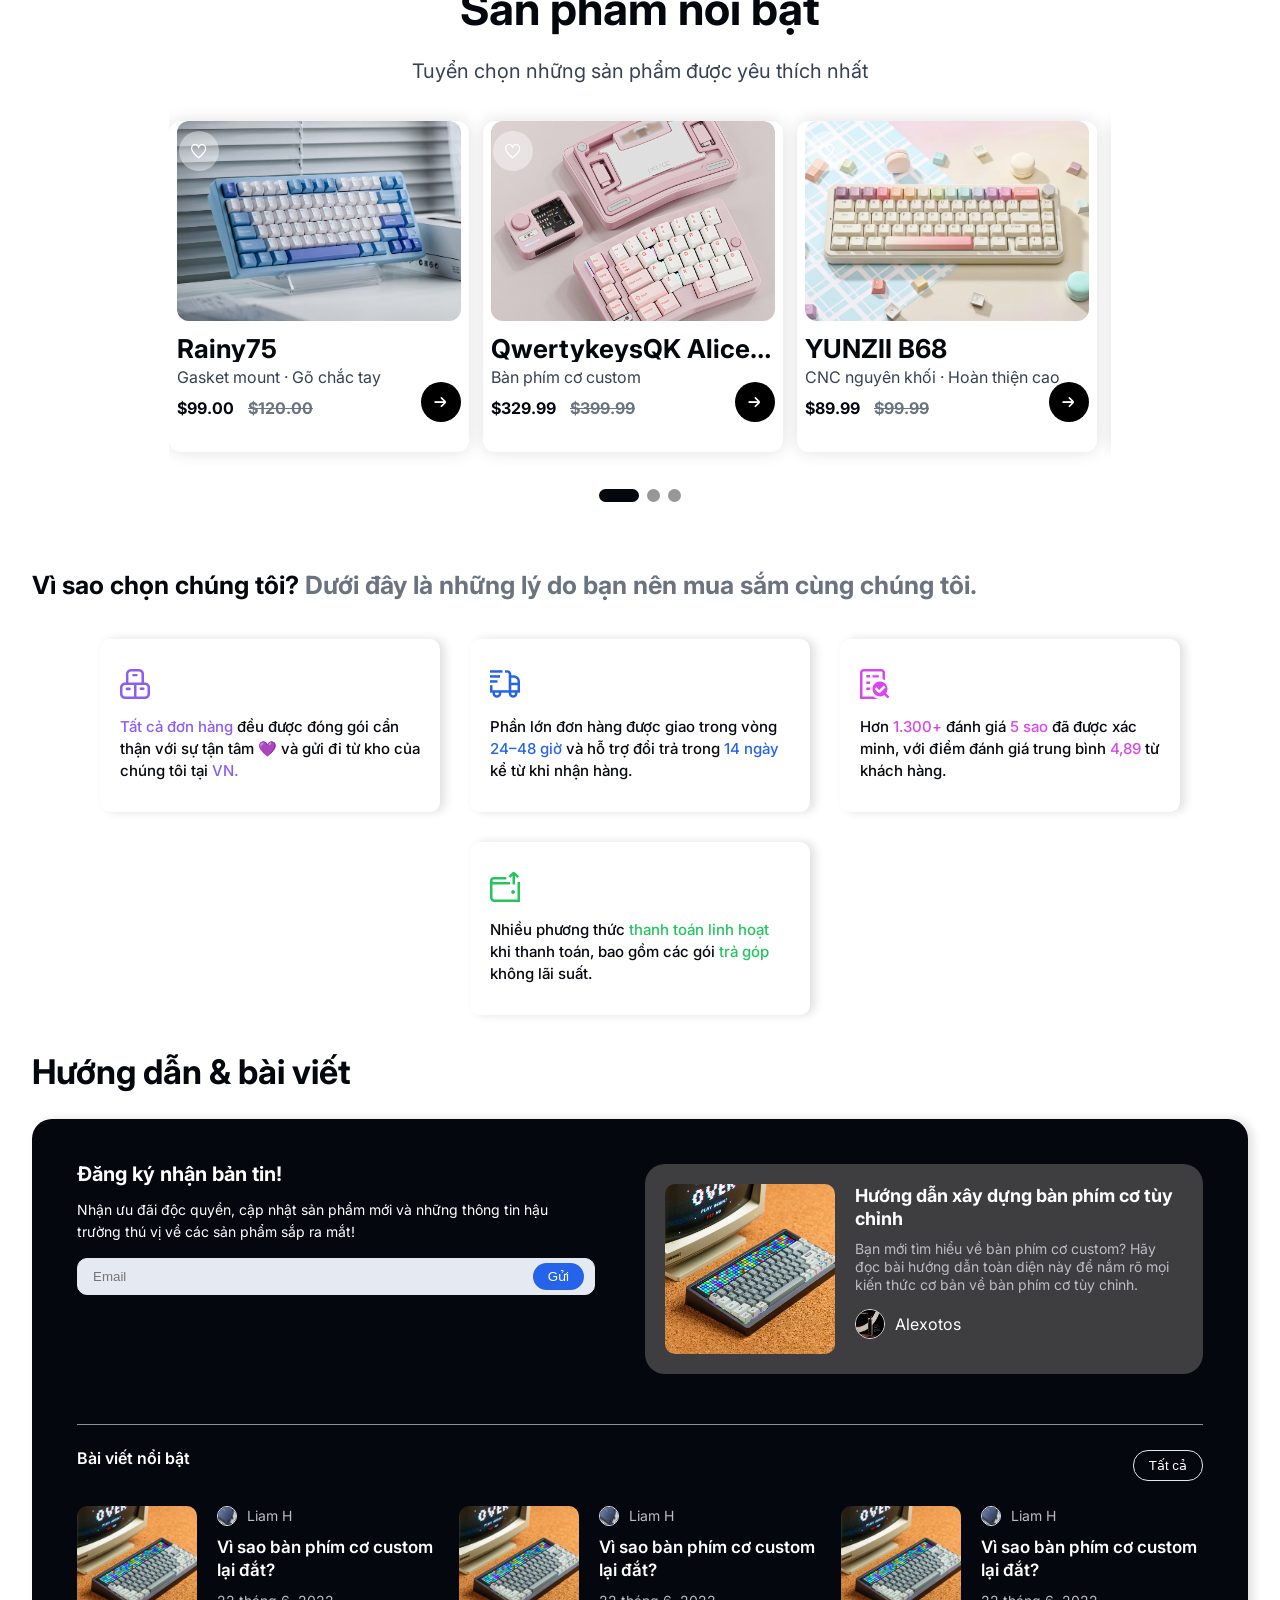
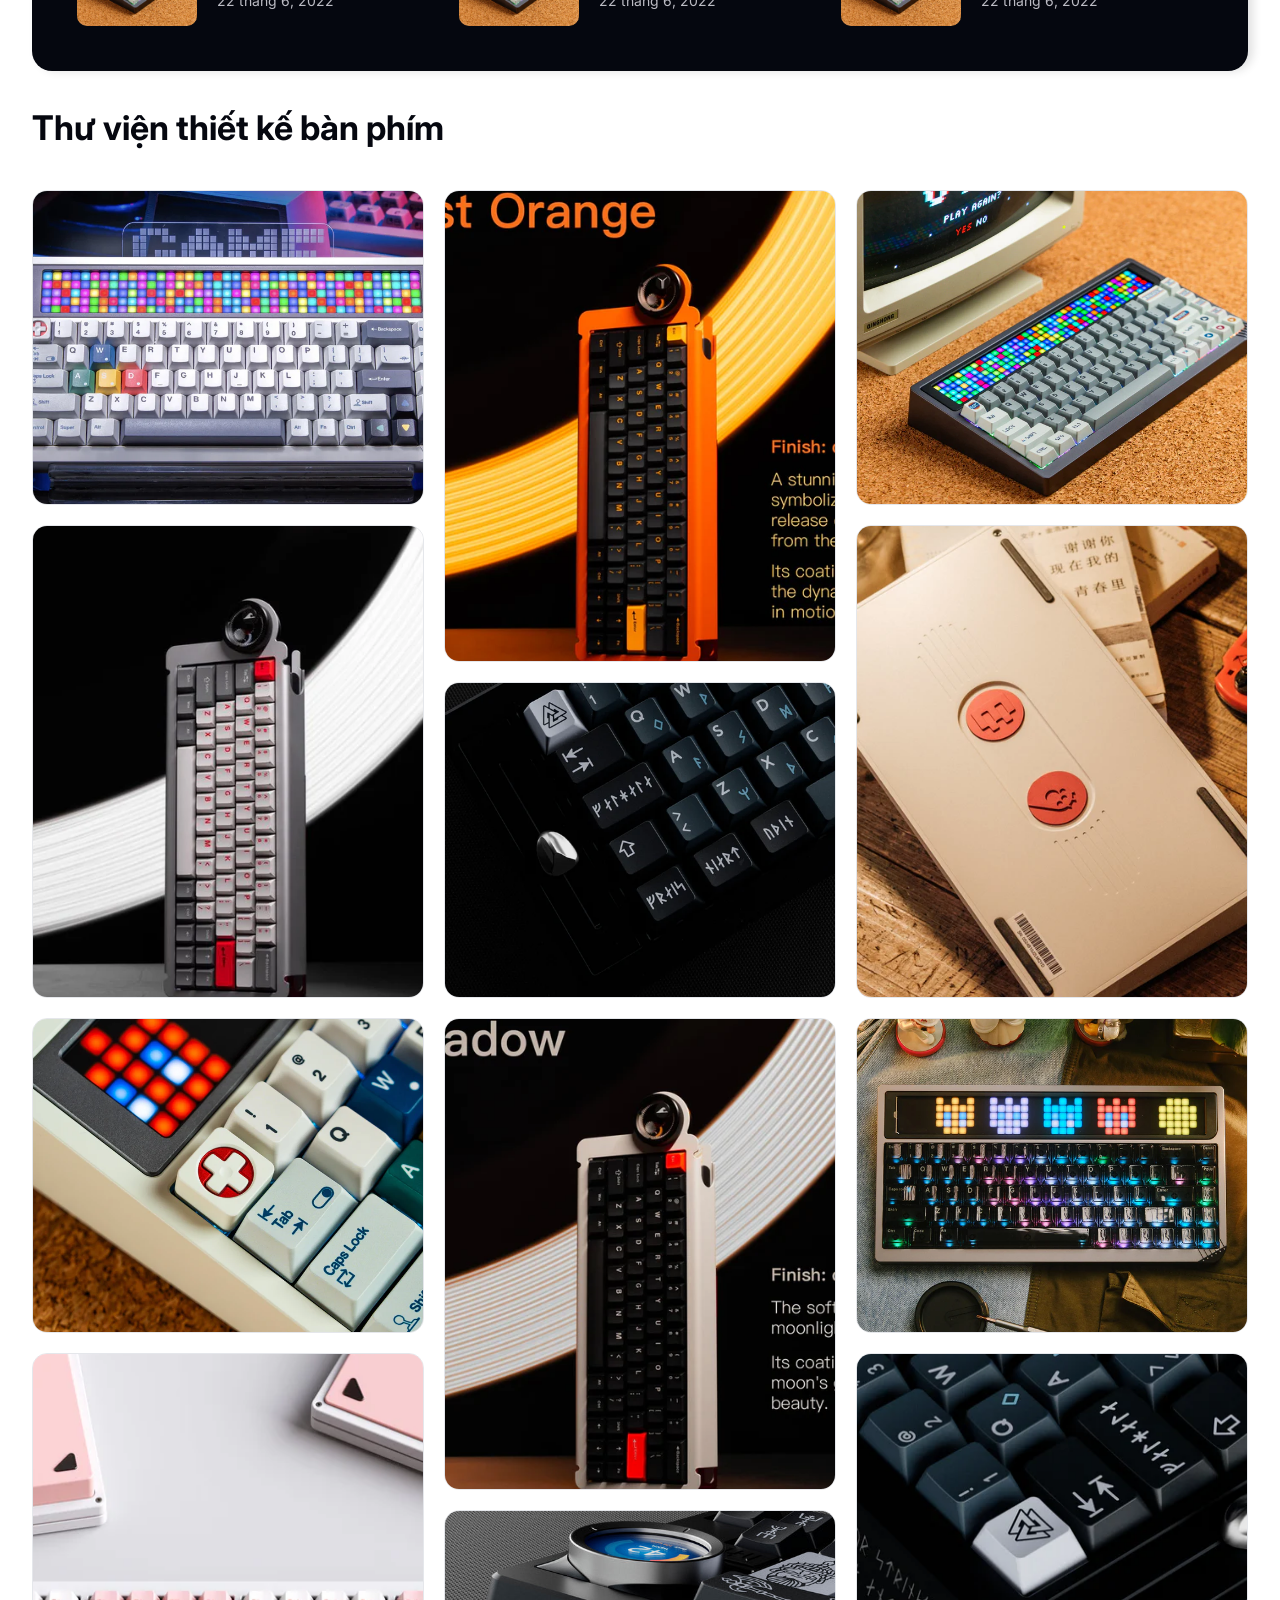
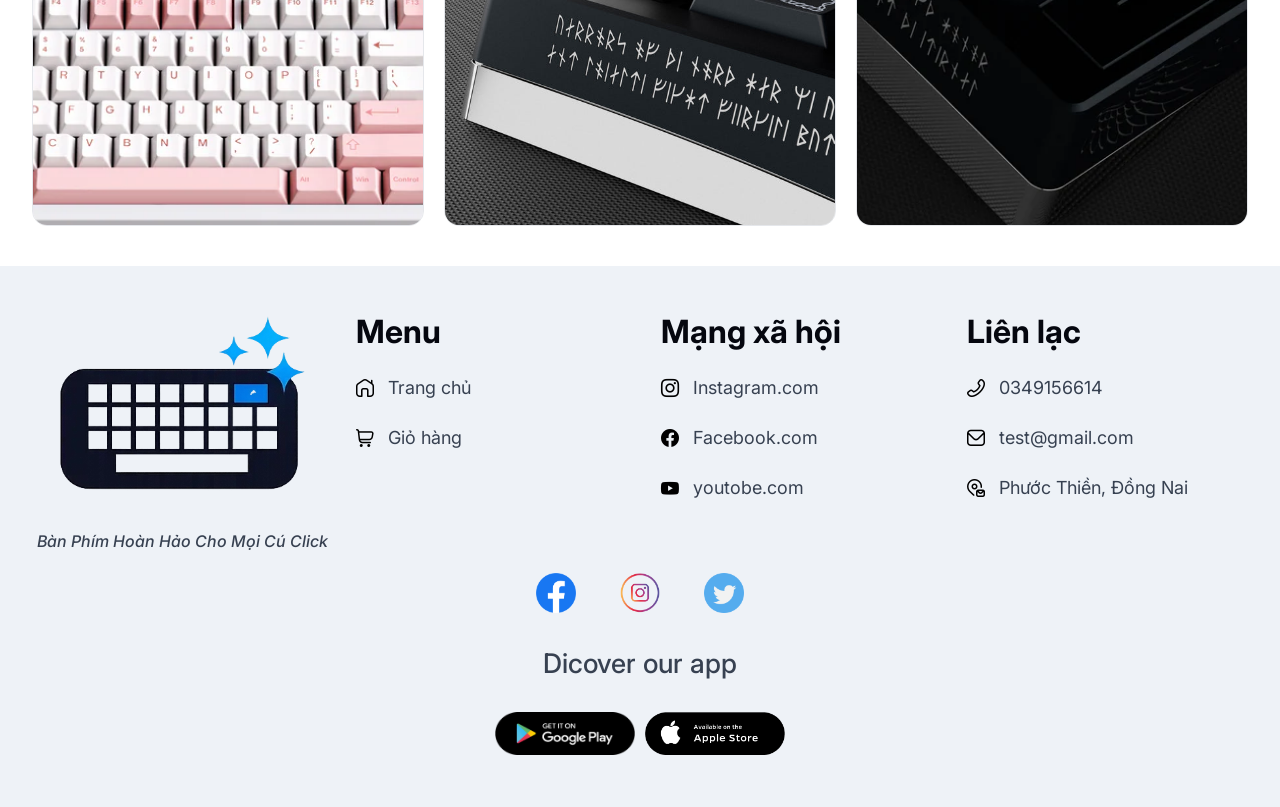
==== commit e25c257d: "feat: add swithes and keycaps section" ====
--- a/index.html
+++ b/index.html
@@ -385,9 +385,623 @@
                     </div>
                 </section>
                 <!-- carousel : end -->
+
+                <!-- keycap : start -->
+                <section class="keycap">
+                    <div class="products-carousel">
+                        <div class="products-carousel__viewport">
+                            <div
+                                class="keycap__head mb-4 d-flex justify-content-between align-items-center"
+                            >
+                                <h2 class="title">Keycaps</h2>
+                                <a class="center gap-1" href="">
+                                    <span>Xem thêm</span>
+                                    <i class="fi fi-rr-arrow-small-right"></i>
+                                </a>
+                            </div>
+                            <div class="products-carousel__track">
+                                <div class="product">
+                                    <div class="product__imgs">
+                                        <img
+                                            src="./assets/imgs/keycaps/WS-PBT-WOB-Keycaps/1.webp"
+                                        />
+                                        <img
+                                            src="./assets/imgs/keycaps/WS-PBT-WOB-Keycaps/2.webp"
+                                        />
+                                    </div>
+                                    <div class="product__badge">
+                                        <i class="fi fi-rs-heart"></i>
+                                    </div>
+                                    <h3 class="product__title">
+                                        WS PBT WOB Keycaps
+                                    </h3>
+                                    <span class="product__subtitle">
+                                        keycap · Êm · Không khấc
+                                    </span>
+                                    <div class="product__price">
+                                        <span
+                                            class="product__origin-price me-1"
+                                        >
+                                            $125.05
+                                        </span>
+                                        <span class="product__sale-price">
+                                            $137.05
+                                        </span>
+                                    </div>
+                                    <a>
+                                        <button class="product__btn">
+                                            <i
+                                                class="fi fi-rr-arrow-small-right"
+                                            ></i>
+                                        </button>
+                                    </a>
+                                </div>
+                                <div class="product">
+                                    <div class="product__imgs">
+                                        <img
+                                            src="./assets/imgs/switches/WS-Jade-Switch/1.webp"
+                                        />
+                                        <img
+                                            src="./assets/imgs/switches/WS-Jade-Switch/2.webp"
+                                        />
+                                    </div>
+                                    <div class="product__badge">
+                                        <i class="fi fi-rs-heart"></i>
+                                    </div>
+                                    <h3 class="product__title">
+                                        WS Jade Switch
+                                    </h3>
+                                    <span class="product__subtitle">
+                                        Gõ mượt · Ít ồn
+                                    </span>
+                                    <div class="product__price">
+                                        <span
+                                            class="product__origin-price me-1"
+                                        >
+                                            $19.99
+                                        </span>
+                                        <span class="product__sale-price">
+                                            $21.99
+                                        </span>
+                                    </div>
+                                    <a href="">
+                                        <button class="product__btn">
+                                            <i
+                                                class="fi fi-rr-arrow-small-right"
+                                            ></i>
+                                        </button>
+                                    </a>
+                                </div>
+                                <div class="product">
+                                    <div class="product__imgs">
+                                        <img
+                                            src="./assets/imgs/switches/WS-Onion-Switch/1.webp"
+                                        />
+                                        <img
+                                            src="./assets/imgs/switches/WS-Onion-Switch/2.webp"
+                                        />
+                                    </div>
+                                    <div class="product__badge">
+                                        <i class="fi fi-rs-heart"></i>
+                                    </div>
+                                    <h3 class="product__title">
+                                        WS Onion Switch
+                                    </h3>
+                                    <span class="product__subtitle">
+                                        Linear · Actuation nhẹ
+                                    </span>
+                                    <div class="product__price">
+                                        <span
+                                            class="product__origin-price me-1"
+                                        >
+                                            $24.50
+                                        </span>
+                                        <span class="product__sale-price">
+                                            $27.50
+                                        </span>
+                                    </div>
+                                    <a href="">
+                                        <button class="product__btn">
+                                            <i
+                                                class="fi fi-rr-arrow-small-right"
+                                            ></i>
+                                        </button>
+                                    </a>
+                                </div>
+                                <div class="product">
+                                    <div class="product__imgs">
+                                        <img
+                                            src="./assets/imgs/switches/WS-Pearl-Switch/1.webp"
+                                        />
+                                        <img
+                                            src="./assets/imgs/switches/WS-Pearl-Switch/2.webp"
+                                        />
+                                    </div>
+                                    <div class="product__badge">
+                                        <i class="fi fi-rs-heart"></i>
+                                    </div>
+                                    <h3 class="product__title">
+                                        WS Pearl Switch (35Pcs)
+                                    </h3>
+                                    <span class="product__subtitle">
+                                        Linear cao cấp · Gõ mượt sâu
+                                    </span>
+                                    <div class="product__price">
+                                        <span
+                                            class="product__origin-price me-1"
+                                        >
+                                            $30.20
+                                        </span>
+                                        <span class="product__sale-price">
+                                            $32.20
+                                        </span>
+                                    </div>
+                                    <a href="">
+                                        <button class="product__btn">
+                                            <i
+                                                class="fi fi-rr-arrow-small-right"
+                                            ></i>
+                                        </button>
+                                    </a>
+                                </div>
+                                <div class="product">
+                                    <div class="product__imgs">
+                                        <img
+                                            src="./assets/imgs/switches/WS-POM-Switch/1.webp"
+                                        />
+                                        <img
+                                            src="./assets/imgs/switches/WS-POM-Switch/2.avif"
+                                        />
+                                    </div>
+                                    <div class="product__badge">
+                                        <i class="fi fi-rs-heart"></i>
+                                    </div>
+                                    <h3 class="product__title">
+                                        WS POM+ Switch (35Pcs)
+                                    </h3>
+                                    <span class="product__subtitle">
+                                        Linear cao cấp · Gõ mượt sâu
+                                    </span>
+                                    <div class="product__price">
+                                        <span
+                                            class="product__origin-price me-1"
+                                        >
+                                            $34.20
+                                        </span>
+                                        <span class="product__sale-price">
+                                            $40.00
+                                        </span>
+                                    </div>
+                                    <a href="">
+                                        <button class="product__btn">
+                                            <i
+                                                class="fi fi-rr-arrow-small-right"
+                                            ></i>
+                                        </button>
+                                    </a>
+                                </div>
+                                <div class="product">
+                                    <div class="product__imgs">
+                                        <img
+                                            src="./assets/imgs/keyboards/Qwertykeys/1.webp"
+                                        />
+                                        <img
+                                            src="./assets/imgs/keyboards/Qwertykeys/2.webp"
+                                        />
+                                    </div>
+                                    <div class="product__badge">
+                                        <i class="fi fi-rs-heart"></i>
+                                    </div>
+                                    <h3 class="product__title">
+                                        QwertykeysQK Alice Duo - Split Ergonomic
+                                    </h3>
+                                    <span class="product__subtitle">
+                                        Bàn phím cơ custom
+                                    </span>
+                                    <div class="product__price">
+                                        <span
+                                            class="product__origin-price me-1"
+                                        >
+                                            $329.99
+                                        </span>
+                                        <span class="product__sale-price">
+                                            $399.99
+                                        </span>
+                                    </div>
+                                    <a href="">
+                                        <button class="product__btn">
+                                            <i
+                                                class="fi fi-rr-arrow-small-right"
+                                            ></i>
+                                        </button>
+                                    </a>
+                                </div>
+                                <div class="product">
+                                    <div class="product__imgs">
+                                        <img
+                                            src="./assets/imgs/keyboards/YUNZII-B68/1.webp"
+                                        />
+                                        <img
+                                            src="./assets/imgs/keyboards/YUNZII-B68/2.webp"
+                                        />
+                                    </div>
+                                    <div class="product__badge">
+                                        <i class="fi fi-rs-heart"></i>
+                                    </div>
+                                    <h3 class="product__title">YUNZII B68</h3>
+                                    <span class="product__subtitle">
+                                        CNC nguyên khối · Hoàn thiện cao
+                                    </span>
+                                    <div class="product__price">
+                                        <span
+                                            class="product__origin-price me-1"
+                                        >
+                                            $89.99
+                                        </span>
+                                        <span class="product__sale-price">
+                                            $99.99
+                                        </span>
+                                    </div>
+                                    <a href="">
+                                        <button class="product__btn">
+                                            <i
+                                                class="fi fi-rr-arrow-small-right"
+                                            ></i>
+                                        </button>
+                                    </a>
+                                </div>
+                                <div class="product">
+                                    <div class="product__imgs">
+                                        <img
+                                            src="./assets/imgs/keyboards/80Retros-GB65/1.webp"
+                                        />
+                                        <img
+                                            src="./assets/imgs/keyboards/80Retros-GB65/2.webp"
+                                        />
+                                    </div>
+                                    <div class="product__badge">
+                                        <i class="fi fi-rs-heart"></i>
+                                    </div>
+                                    <h3 class="product__title">
+                                        80Retros GB65
+                                    </h3>
+                                    <span class="product__subtitle">
+                                        Custom Keyboard
+                                    </span>
+                                    <div class="product__price">
+                                        <span
+                                            class="product__origin-price me-1"
+                                        >
+                                            $200.99
+                                        </span>
+                                        <span class="product__sale-price">
+                                            $250.99
+                                        </span>
+                                    </div>
+                                    <a href="">
+                                        <button class="product__btn">
+                                            <i
+                                                class="fi fi-rr-arrow-small-right"
+                                            ></i>
+                                        </button>
+                                    </a>
+                                </div>
+                            </div>
+                        </div>
+                        <ul class="products-carousel__pagination d-flex"></ul>
+                    </div>
+                </section>
+                <!-- keycap product : end -->
+
+                <!-- switch : start -->
+                <section class="switch">
+                    <div class="products-carousel">
+                        <div class="products-carousel__viewport">
+                            <div
+                                class="switch__head mb-4 d-flex justify-content-between align-items-center"
+                            >
+                                <h2 class="title">Switches</h2>
+                                <a class="center gap-1" href="">
+                                    <span>Xem thêm</span>
+                                    <i class="fi fi-rr-arrow-small-right"></i>
+                                </a>
+                            </div>
+                            <div class="products-carousel__track">
+                                <div class="product">
+                                    <div class="product__imgs">
+                                        <img
+                                            src="./assets/imgs/switches/WS-Morandi-Switch/1.webp"
+                                        />
+                                        <img
+                                            src="./assets/imgs/switches/WS-Morandi-Switch/2.webp"
+                                        />
+                                    </div>
+                                    <div class="product__badge">
+                                        <i class="fi fi-rs-heart"></i>
+                                    </div>
+                                    <h3 class="product__title">
+                                        WS Morandi Switch
+                                    </h3>
+                                    <span class="product__subtitle">
+                                        Linear · Êm · Không khấc
+                                    </span>
+                                    <div class="product__price">
+                                        <span
+                                            class="product__origin-price me-1"
+                                        >
+                                            $15.05
+                                        </span>
+                                        <span class="product__sale-price">
+                                            $17.05
+                                        </span>
+                                    </div>
+                                    <a>
+                                        <button class="product__btn">
+                                            <i
+                                                class="fi fi-rr-arrow-small-right"
+                                            ></i>
+                                        </button>
+                                    </a>
+                                </div>
+                                <div class="product">
+                                    <div class="product__imgs">
+                                        <img
+                                            src="./assets/imgs/switches/WS-Jade-Switch/1.webp"
+                                        />
+                                        <img
+                                            src="./assets/imgs/switches/WS-Jade-Switch/2.webp"
+                                        />
+                                    </div>
+                                    <div class="product__badge">
+                                        <i class="fi fi-rs-heart"></i>
+                                    </div>
+                                    <h3 class="product__title">
+                                        WS Jade Switch
+                                    </h3>
+                                    <span class="product__subtitle">
+                                        Gõ mượt · Ít ồn
+                                    </span>
+                                    <div class="product__price">
+                                        <span
+                                            class="product__origin-price me-1"
+                                        >
+                                            $19.99
+                                        </span>
+                                        <span class="product__sale-price">
+                                            $21.99
+                                        </span>
+                                    </div>
+                                    <a href="">
+                                        <button class="product__btn">
+                                            <i
+                                                class="fi fi-rr-arrow-small-right"
+                                            ></i>
+                                        </button>
+                                    </a>
+                                </div>
+                                <div class="product">
+                                    <div class="product__imgs">
+                                        <img
+                                            src="./assets/imgs/switches/WS-Onion-Switch/1.webp"
+                                        />
+                                        <img
+                                            src="./assets/imgs/switches/WS-Onion-Switch/2.webp"
+                                        />
+                                    </div>
+                                    <div class="product__badge">
+                                        <i class="fi fi-rs-heart"></i>
+                                    </div>
+                                    <h3 class="product__title">
+                                        WS Onion Switch
+                                    </h3>
+                                    <span class="product__subtitle">
+                                        Linear · Actuation nhẹ
+                                    </span>
+                                    <div class="product__price">
+                                        <span
+                                            class="product__origin-price me-1"
+                                        >
+                                            $24.50
+                                        </span>
+                                        <span class="product__sale-price">
+                                            $27.50
+                                        </span>
+                                    </div>
+                                    <a href="">
+                                        <button class="product__btn">
+                                            <i
+                                                class="fi fi-rr-arrow-small-right"
+                                            ></i>
+                                        </button>
+                                    </a>
+                                </div>
+                                <div class="product">
+                                    <div class="product__imgs">
+                                        <img
+                                            src="./assets/imgs/switches/WS-Pearl-Switch/1.webp"
+                                        />
+                                        <img
+                                            src="./assets/imgs/switches/WS-Pearl-Switch/2.webp"
+                                        />
+                                    </div>
+                                    <div class="product__badge">
+                                        <i class="fi fi-rs-heart"></i>
+                                    </div>
+                                    <h3 class="product__title">
+                                        WS Pearl Switch (35Pcs)
+                                    </h3>
+                                    <span class="product__subtitle">
+                                        Linear cao cấp · Gõ mượt sâu
+                                    </span>
+                                    <div class="product__price">
+                                        <span
+                                            class="product__origin-price me-1"
+                                        >
+                                            $30.20
+                                        </span>
+                                        <span class="product__sale-price">
+                                            $32.20
+                                        </span>
+                                    </div>
+                                    <a href="">
+                                        <button class="product__btn">
+                                            <i
+                                                class="fi fi-rr-arrow-small-right"
+                                            ></i>
+                                        </button>
+                                    </a>
+                                </div>
+                                <div class="product">
+                                    <div class="product__imgs">
+                                        <img
+                                            src="./assets/imgs/switches/WS-POM-Switch/1.webp"
+                                        />
+                                        <img
+                                            src="./assets/imgs/switches/WS-POM-Switch/2.avif"
+                                        />
+                                    </div>
+                                    <div class="product__badge">
+                                        <i class="fi fi-rs-heart"></i>
+                                    </div>
+                                    <h3 class="product__title">
+                                        WS POM+ Switch (35Pcs)
+                                    </h3>
+                                    <span class="product__subtitle">
+                                        Linear cao cấp · Gõ mượt sâu
+                                    </span>
+                                    <div class="product__price">
+                                        <span
+                                            class="product__origin-price me-1"
+                                        >
+                                            $34.20
+                                        </span>
+                                        <span class="product__sale-price">
+                                            $40.00
+                                        </span>
+                                    </div>
+                                    <a href="">
+                                        <button class="product__btn">
+                                            <i
+                                                class="fi fi-rr-arrow-small-right"
+                                            ></i>
+                                        </button>
+                                    </a>
+                                </div>
+                                <div class="product">
+                                    <div class="product__imgs">
+                                        <img
+                                            src="./assets/imgs/keyboards/Qwertykeys/1.webp"
+                                        />
+                                        <img
+                                            src="./assets/imgs/keyboards/Qwertykeys/2.webp"
+                                        />
+                                    </div>
+                                    <div class="product__badge">
+                                        <i class="fi fi-rs-heart"></i>
+                                    </div>
+                                    <h3 class="product__title">
+                                        QwertykeysQK Alice Duo - Split Ergonomic
+                                    </h3>
+                                    <span class="product__subtitle">
+                                        Bàn phím cơ custom
+                                    </span>
+                                    <div class="product__price">
+                                        <span
+                                            class="product__origin-price me-1"
+                                        >
+                                            $329.99
+                                        </span>
+                                        <span class="product__sale-price">
+                                            $399.99
+                                        </span>
+                                    </div>
+                                    <a href="">
+                                        <button class="product__btn">
+                                            <i
+                                                class="fi fi-rr-arrow-small-right"
+                                            ></i>
+                                        </button>
+                                    </a>
+                                </div>
+                                <div class="product">
+                                    <div class="product__imgs">
+                                        <img
+                                            src="./assets/imgs/keyboards/YUNZII-B68/1.webp"
+                                        />
+                                        <img
+                                            src="./assets/imgs/keyboards/YUNZII-B68/2.webp"
+                                        />
+                                    </div>
+                                    <div class="product__badge">
+                                        <i class="fi fi-rs-heart"></i>
+                                    </div>
+                                    <h3 class="product__title">YUNZII B68</h3>
+                                    <span class="product__subtitle">
+                                        CNC nguyên khối · Hoàn thiện cao
+                                    </span>
+                                    <div class="product__price">
+                                        <span
+                                            class="product__origin-price me-1"
+                                        >
+                                            $89.99
+                                        </span>
+                                        <span class="product__sale-price">
+                                            $99.99
+                                        </span>
+                                    </div>
+                                    <a href="">
+                                        <button class="product__btn">
+                                            <i
+                                                class="fi fi-rr-arrow-small-right"
+                                            ></i>
+                                        </button>
+                                    </a>
+                                </div>
+                                <div class="product">
+                                    <div class="product__imgs">
+                                        <img
+                                            src="./assets/imgs/keyboards/80Retros-GB65/1.webp"
+                                        />
+                                        <img
+                                            src="./assets/imgs/keyboards/80Retros-GB65/2.webp"
+                                        />
+                                    </div>
+                                    <div class="product__badge">
+                                        <i class="fi fi-rs-heart"></i>
+                                    </div>
+                                    <h3 class="product__title">
+                                        80Retros GB65
+                                    </h3>
+                                    <span class="product__subtitle">
+                                        Custom Keyboard
+                                    </span>
+                                    <div class="product__price">
+                                        <span
+                                            class="product__origin-price me-1"
+                                        >
+                                            $200.99
+                                        </span>
+                                        <span class="product__sale-price">
+                                            $250.99
+                                        </span>
+                                    </div>
+                                    <a href="">
+                                        <button class="product__btn">
+                                            <i
+                                                class="fi fi-rr-arrow-small-right"
+                                            ></i>
+                                        </button>
+                                    </a>
+                                </div>
+                            </div>
+                        </div>
+                        <ul class="products-carousel__pagination d-flex"></ul>
+                    </div>
+                </section>
+                <!-- switch products : end -->
                 <!-- featured products : start -->
                 <section class="featured-products">
-                    <div class="featured-products__head">
+                    <div class="featured-products__head mb-2">
                         <h2 class="featured-products__title">
                             Sản phẩm nổi bật
                         </h2>
@@ -401,6 +1015,146 @@
                                 <div class="product">
                                     <div class="product__imgs">
                                         <img
+                                            src="./assets/imgs/keyboards/rainy-75/1.avif"
+                                        />
+                                        <img
+                                            src="./assets/imgs/keyboards/rainy-75/2.avif"
+                                        />
+                                    </div>
+                                    <div class="product__badge">
+                                        <i class="fi fi-rs-heart"></i>
+                                    </div>
+                                    <h3 class="product__title">Rainy75</h3>
+                                    <span class="product__subtitle">
+                                        Gasket mount · Gõ chắc tay
+                                    </span>
+                                    <div class="product__price">
+                                        <span
+                                            class="product__origin-price me-1"
+                                        >
+                                            $99.00
+                                        </span>
+                                        <span class="product__sale-price">
+                                            $120.00
+                                        </span>
+                                    </div>
+                                    <a href="">
+                                        <button class="product__btn">
+                                            <i
+                                                class="fi fi-rr-arrow-small-right"
+                                            ></i>
+                                        </button>
+                                    </a>
+                                </div>
+                                <div class="product">
+                                    <div class="product__imgs">
+                                        <img
+                                            src="./assets/imgs/keyboards/Qwertykeys/1.webp"
+                                        />
+                                        <img
+                                            src="./assets/imgs/keyboards/Qwertykeys/2.webp"
+                                        />
+                                    </div>
+                                    <div class="product__badge">
+                                        <i class="fi fi-rs-heart"></i>
+                                    </div>
+                                    <h3 class="product__title">
+                                        QwertykeysQK Alice Duo - Split Ergonomic
+                                    </h3>
+                                    <span class="product__subtitle">
+                                        Bàn phím cơ custom
+                                    </span>
+                                    <div class="product__price">
+                                        <span
+                                            class="product__origin-price me-1"
+                                        >
+                                            $329.99
+                                        </span>
+                                        <span class="product__sale-price">
+                                            $399.99
+                                        </span>
+                                    </div>
+                                    <a href="">
+                                        <button class="product__btn">
+                                            <i
+                                                class="fi fi-rr-arrow-small-right"
+                                            ></i>
+                                        </button>
+                                    </a>
+                                </div>
+                                <div class="product">
+                                    <div class="product__imgs">
+                                        <img
+                                            src="./assets/imgs/keyboards/YUNZII-B68/1.webp"
+                                        />
+                                        <img
+                                            src="./assets/imgs/keyboards/YUNZII-B68/2.webp"
+                                        />
+                                    </div>
+                                    <div class="product__badge">
+                                        <i class="fi fi-rs-heart"></i>
+                                    </div>
+                                    <h3 class="product__title">YUNZII B68</h3>
+                                    <span class="product__subtitle">
+                                        CNC nguyên khối · Hoàn thiện cao
+                                    </span>
+                                    <div class="product__price">
+                                        <span
+                                            class="product__origin-price me-1"
+                                        >
+                                            $89.99
+                                        </span>
+                                        <span class="product__sale-price">
+                                            $99.99
+                                        </span>
+                                    </div>
+                                    <a href="">
+                                        <button class="product__btn">
+                                            <i
+                                                class="fi fi-rr-arrow-small-right"
+                                            ></i>
+                                        </button>
+                                    </a>
+                                </div>
+                                <div class="product">
+                                    <div class="product__imgs">
+                                        <img
+                                            src="./assets/imgs/keyboards/80Retros-GB65/1.webp"
+                                        />
+                                        <img
+                                            src="./assets/imgs/keyboards/80Retros-GB65/2.webp"
+                                        />
+                                    </div>
+                                    <div class="product__badge">
+                                        <i class="fi fi-rs-heart"></i>
+                                    </div>
+                                    <h3 class="product__title">
+                                        80Retros GB65
+                                    </h3>
+                                    <span class="product__subtitle">
+                                        Custom Keyboard
+                                    </span>
+                                    <div class="product__price">
+                                        <span
+                                            class="product__origin-price me-1"
+                                        >
+                                            $200.99
+                                        </span>
+                                        <span class="product__sale-price">
+                                            $250.99
+                                        </span>
+                                    </div>
+                                    <a href="">
+                                        <button class="product__btn">
+                                            <i
+                                                class="fi fi-rr-arrow-small-right"
+                                            ></i>
+                                        </button>
+                                    </a>
+                                </div>
+                                <div class="product">
+                                    <div class="product__imgs">
+                                        <img
                                             src="./assets/imgs/keyboards/AM-RGB-65-R1.5/7.webp"
                                         />
                                         <img
@@ -414,9 +1168,18 @@
                                         AM RGB 65 R1.5
                                     </h3>
                                     <span class="product__subtitle">
-                                        Bàn phím cơ layout 87%
-                                    </span>
-                                    <span class="product__price">$565.00</span>
+                                        Bàn phím cơ cao cấp
+                                    </span>
+                                    <div class="product__price">
+                                        <span
+                                            class="product__origin-price me-1"
+                                        >
+                                            $565.00
+                                        </span>
+                                        <span class="product__sale-price">
+                                            $580.00
+                                        </span>
+                                    </div>
                                     <a>
                                         <button class="product__btn">
                                             <i
@@ -439,9 +1202,18 @@
                                     </div>
                                     <h3 class="product__title">Freya Ultra</h3>
                                     <span class="product__subtitle">
-                                        Bàn phím cơ layout 87%
-                                    </span>
-                                    <span class="product__price">$509.99</span>
+                                        Độ trễ thấp · Phản hồi nhanh
+                                    </span>
+                                    <div class="product__price">
+                                        <span
+                                            class="product__origin-price me-1"
+                                        >
+                                            $509.99
+                                        </span>
+                                        <span class="product__sale-price">
+                                            $540.99
+                                        </span>
+                                    </div>
                                     <a href="">
                                         <button class="product__btn">
                                             <i
@@ -468,100 +1240,61 @@
                                     <span class="product__subtitle">
                                         Bàn phím cơ layout 87%
                                     </span>
-                                    <span class="product__price">$509.99</span>
-                                    <a href="">
-                                        <button class="product__btn">
-                                            <i
-                                                class="fi fi-rr-arrow-small-right"
-                                            ></i>
-                                        </button>
-                                    </a>
-                                </div>
-                                <div class="product">
-                                    <div class="product__imgs">
-                                        <img
-                                            src="./assets/imgs/keyboards/AM-RGB-65-R1.5/8.webp"
-                                        />
-                                        <img
-                                            src="./assets/imgs/keyboards/AM-RGB-65-R1.5/9.webp"
-                                        />
-                                    </div>
-                                    <div class="product__badge">
-                                        <i class="fi fi-rs-heart"></i>
-                                    </div>
-                                    <h3 class="product__title">Product Name</h3>
-                                    <span class="product__subtitle">
-                                        subtitle
-                                    </span>
-                                    <span class="product__price">123123đ</span>
-                                    <a href="">
-                                        <button class="product__btn">
-                                            <i
-                                                class="fi fi-rr-arrow-small-right"
-                                            ></i>
-                                        </button>
-                                    </a>
-                                </div>
-                                <div class="product">
-                                    <div class="product__imgs">
-                                        <img
-                                            src="./assets/imgs/keyboards/AM-RGB-65-R1.5/8.webp"
-                                        />
-                                        <img
-                                            src="./assets/imgs/keyboards/AM-RGB-65-R1.5/2.webp"
-                                        />
-                                    </div>
-                                    <div class="product__badge">
-                                        <i class="fi fi-rs-heart"></i>
-                                    </div>
-                                    <h3 class="product__title">Product Name</h3>
-                                    <span class="product__subtitle">
-                                        subtitle
-                                    </span>
-                                    <span class="product__price">123123đ</span>
-                                    <a href="">
-                                        <button class="product__btn">
-                                            <i
-                                                class="fi fi-rr-arrow-small-right"
-                                            ></i>
-                                        </button>
-                                    </a>
-                                </div>
-                                <div class="product">
-                                    <div class="product__imgs">
-                                        <img
-                                            src="./assets/imgs/keyboards/AM-RGB-65-R1.5/7.webp"
-                                        />
-                                        <img
-                                            src="./assets/imgs/keyboards/AM-RGB-65-R1.5/9.webp"
-                                        />
-                                    </div>
-                                    <div class="product__badge">
-                                        <i class="fi fi-rs-heart"></i>
-                                    </div>
-                                    <h3 class="product__title">Product Name</h3>
-                                    <span class="product__subtitle">
-                                        subtitle
-                                    </span>
-                                    <span class="product__price">123123đ</span>
-                                    <a href="">
-                                        <button class="product__btn">
-                                            <i
-                                                class="fi fi-rr-arrow-small-right"
-                                            ></i>
-                                        </button>
-                                    </a>
-                                </div>
-                            </div>
-                        </div>
-                        <ul class="products-carousel__pagination">
-                            <li
-                                class="products-carousel__pagination-item products-carousel__pagination-item--active"
-                            ></li>
-                            <li class="products-carousel__pagination-item"></li>
-                            <li class="products-carousel__pagination-item"></li>
-                            <li class="products-carousel__pagination-item"></li>
-                        </ul>
+                                    <div class="product__price">
+                                        <span
+                                            class="product__origin-price me-1"
+                                        >
+                                            $399.99
+                                        </span>
+                                        <span class="product__sale-price">
+                                            $429.99
+                                        </span>
+                                    </div>
+                                    <a href="">
+                                        <button class="product__btn">
+                                            <i
+                                                class="fi fi-rr-arrow-small-right"
+                                            ></i>
+                                        </button>
+                                    </a>
+                                </div>
+                                <div class="product">
+                                    <div class="product__imgs">
+                                        <img
+                                            src="./assets/imgs/keyboards/boop-redux/1.webp"
+                                        />
+                                        <img
+                                            src="./assets/imgs/keyboards/boop-redux/2.webp"
+                                        />
+                                    </div>
+                                    <div class="product__badge">
+                                        <i class="fi fi-rs-heart"></i>
+                                    </div>
+                                    <h3 class="product__title">Boop Redux</h3>
+                                    <span class="product__subtitle">
+                                        Bàn phím cơ gõ êm
+                                    </span>
+                                    <div class="product__price">
+                                        <span
+                                            class="product__origin-price me-1"
+                                        >
+                                            $191.20
+                                        </span>
+                                        <span class="product__sale-price">
+                                            $191.20
+                                        </span>
+                                    </div>
+                                    <a href="">
+                                        <button class="product__btn">
+                                            <i
+                                                class="fi fi-rr-arrow-small-right"
+                                            ></i>
+                                        </button>
+                                    </a>
+                                </div>
+                            </div>
+                        </div>
+                        <ul class="products-carousel__pagination d-flex"></ul>
                     </div>
                 </section>
                 <!-- featured products : end -->
@@ -846,37 +1579,8 @@
                     </div>
                 </section>
                 <!-- gallery : end -->
-
-                <!-- introduce mechanical keyboard definition : start -->
-                <section class="split split--switch grid">
-                    <div class="split__content">
-                        <h2 class="split__title">Mechanical Switch</h2>
-                        <p class="split__desc">
-                            Switch là “trái tim” của bàn phím cơ, quyết định
-                            trực tiếp cảm giác gõ, độ phản hồi và âm thanh khi
-                            sử dụng. Mỗi loại switch mang lại trải nghiệm khác
-                            nhau — từ êm ái, nhẹ nhàng cho làm việc lâu dài, đến
-                            phản hồi rõ ràng, mạnh mẽ dành cho gaming và người
-                            dùng chuyên sâu. Việc lựa chọn đúng switch giúp tối
-                            ưu hiệu suất và tạo cảm giác gõ phù hợp với phong
-                            cách cá nhân.
-                        </p>
-                        <a href="">
-                            <button class="button">
-                                <span>Xem thêm</span>
-                                <i class="fi fi-rr-arrow-small-right"></i>
-                            </button>
-                        </a>
-                    </div>
-                    <div class="split__img">
-                        <img
-                            src="./assets/imgs/switches/WS Jade Switch/1.webp"
-                            alt="switch"
-                        />
-                    </div>
-                </section>
-                <!-- introduce mechanical keyboard definition : end -->
             </main>
+            <!-- footer : start -->
             <footer class="footer">
                 <div class="container footer__columns">
                     <div class="footer__column footer__column--big">
@@ -998,7 +1702,8 @@
                     </div>
                 </div>
             </footer>
-
+            <!-- footer : end -->
+            <!-- chat : start -->
             <div class="chat">
                 <label for="toggle-chat-box" class="chat__trigger">
                     <i class="fi fi-sr-comment"></i>
@@ -1036,7 +1741,8 @@
                 </div>
             </div>
         </div>
-
-        <script src="./assets/js/index.js"></script>
+        <!-- chat : end -->
+
+        <script type="module" src="./assets/js/index.js"></script>
     </body>
 </html>
--- a/assets/css/main.css
+++ b/assets/css/main.css
@@ -19,8 +19,8 @@
     font-display: swap;
 }
 :root {
-    --primary-color: #05070f;
-    --primary-hover: #0b1020;
+    --primary-color: rgba(5, 7, 15, 1);
+    --primary-hover: rgba(5, 7, 15, 0.7);
 
     --primary-text-color: #05070f;
     --secondary-text-color: #374151;
@@ -86,10 +86,116 @@
     display: contents;
 }
 
-.button {
+.d-flex {
+    display: flex !important;
+}
+.flex-col {
+    flex-direction: column !important;
+}
+.justify-content-center {
+    justify-content: center !important;
+}
+.justify-content-between {
+    justify-content: space-between !important;
+}
+.justify-content-end {
+    justify-content: flex-end !important;
+}
+.justify-content-start {
+    justify-content: flex-start !important;
+}
+.align-items-center {
+    align-items: center !important;
+}
+.align-items-between {
+    align-items: space-between !important;
+}
+.align-items-end {
+    align-items: flex-end !important;
+}
+.align-items-start {
+    align-items: flex-start !important;
+}
+/* gap */
+.gap-1 {
+    gap: 10px !important;
+}
+.gap-2 {
+    gap: 20px !important;
+}
+.gap-2 {
+    gap: 30px !important;
+}
+/* my */
+.my-1 {
+    margin-top: 10px !important;
+    margin-bottom: 10px !important;
+}
+.my-2 {
+    margin-top: 20px !important;
+    margin-bottom: 20px !important;
+}
+.my-3 {
+    margin-top: 30px !important;
+    margin-bottom: 30px !important;
+}
+/* mx */
+.mx-0 {
+    margin-left: 0 !important;
+    margin-right: 0 !important;
+}
+.mx-1 {
+    margin-left: 10px !important;
+    margin-right: 10px !important;
+}
+.mx-2 {
+    margin-left: 20px !important;
+    margin-right: 20px !important;
+}
+.mx-3 {
+    margin-left: 30px !important;
+    margin-right: 30px !important;
+}
+/* mb */
+.mb-1 {
+    margin-bottom: 10px !important;
+}
+.mb-2 {
+    margin-bottom: 20px !important;
+}
+.mb-3 {
+    margin-bottom: 30px !important;
+}
+.mb-4 {
+    margin-bottom: 40px !important;
+}
+/* me */
+.me-1 {
+    margin-right: 10px !important;
+}
+.me-2 {
+    margin-right: 20px !important;
+}
+.me-3 {
+    margin-right: 30px !important;
+}
+/* ms */
+.ms-1 {
+    margin-left: 10px !important;
+}
+.ms-2 {
+    margin-left: 20px !important;
+}
+.ms-3 {
+    margin-left: 30px !important;
+}
+.button,
+.center {
     display: flex;
     justify-content: space-between;
     align-items: center;
+}
+.button {
     border-radius: 23px;
     padding: 9px 28px;
     background-color: var(--primary-color);
--- a/assets/css/pages/index.css
+++ b/assets/css/pages/index.css
@@ -2,23 +2,23 @@
 
 .title {
     font-weight: 700;
-    font-size: 3rem;
+    font-size: 3.4rem;
 }
 /* carousel : start */
 .carousel {
-    margin: 30px 15px;
+    margin: 50px 0;
 }
 
 .carousel__slide {
     position: relative;
     display: flex;
-    flex-wrap: wrap;
 }
 .carousel__content {
     display: flex;
     flex-direction: column;
     justify-content: center;
     flex: 1;
+    zoom: 1.2;
 }
 .carousel__label {
     font-size: 2.5rem;
@@ -34,7 +34,6 @@
 }
 .carousel__title {
     font-size: 5rem;
-
     font-weight: 700;
     margin: 30px 0;
 }
@@ -78,17 +77,24 @@
 
 .carousel__img {
     flex: 1.4;
-    height: 30vw;
+    padding-top: 35%;
+    position: relative;
     overflow: hidden;
 }
 .carousel__img img {
+    position: absolute;
+    top: 50%;
+    left: 50%;
+    transform: translate(-50%, -50%);
     width: 100%;
 }
 .carousel__actions {
+    display: flex;
     position: absolute;
     top: 100%;
-    left: 65%;
-    transform: translateX(35%);
+    left: 75%;
+    transform: translateX(-50%);
+    gap: 30px;
 }
 .carousel__action {
     padding: 5px 8px;
@@ -99,28 +105,31 @@
 .carousel__action:hover {
     transform: scale(1.5);
 }
-.carousel__next {
-    margin-left: 40px;
-}
-
+
+@media (max-width: 1150px) {
+    .carousel__content {
+        zoom: 1;
+    }
+}
 @media (max-width: 990px) {
     .carousel__slide {
         flex-direction: column;
+        gap: 40px;
+    }
+    .carousel__img {
+        padding-top: 60%;
     }
     .carousel__content {
-        padding-bottom: 40px;
-    }
-}
-
-@media (max-width: 630px) {
-    .carousel__btn {
-        padding: 9px 15px;
-    }
-    .carousel__link ~ .carousel__link {
-        margin-left: 10px;
-    }
-}
+        zoom: 0.9;
+    }
+}
+
 /* carousel : end */
+
+.switch__head a:hover,
+.keycap__head a:hover {
+    color: var(--accent-color);
+}
 
 /* featured products : start */
 .featured-products {
@@ -128,7 +137,6 @@
 }
 .featured-products__head {
     text-align: center;
-    margin-bottom: 20px;
 }
 .featured-products__title {
     font-size: 4.5rem;
@@ -161,7 +169,6 @@
     bottom: 0;
     left: 50%;
     transform: translateX(-50%);
-    display: flex;
 }
 .products-carousel__pagination-item {
     width: 13px;
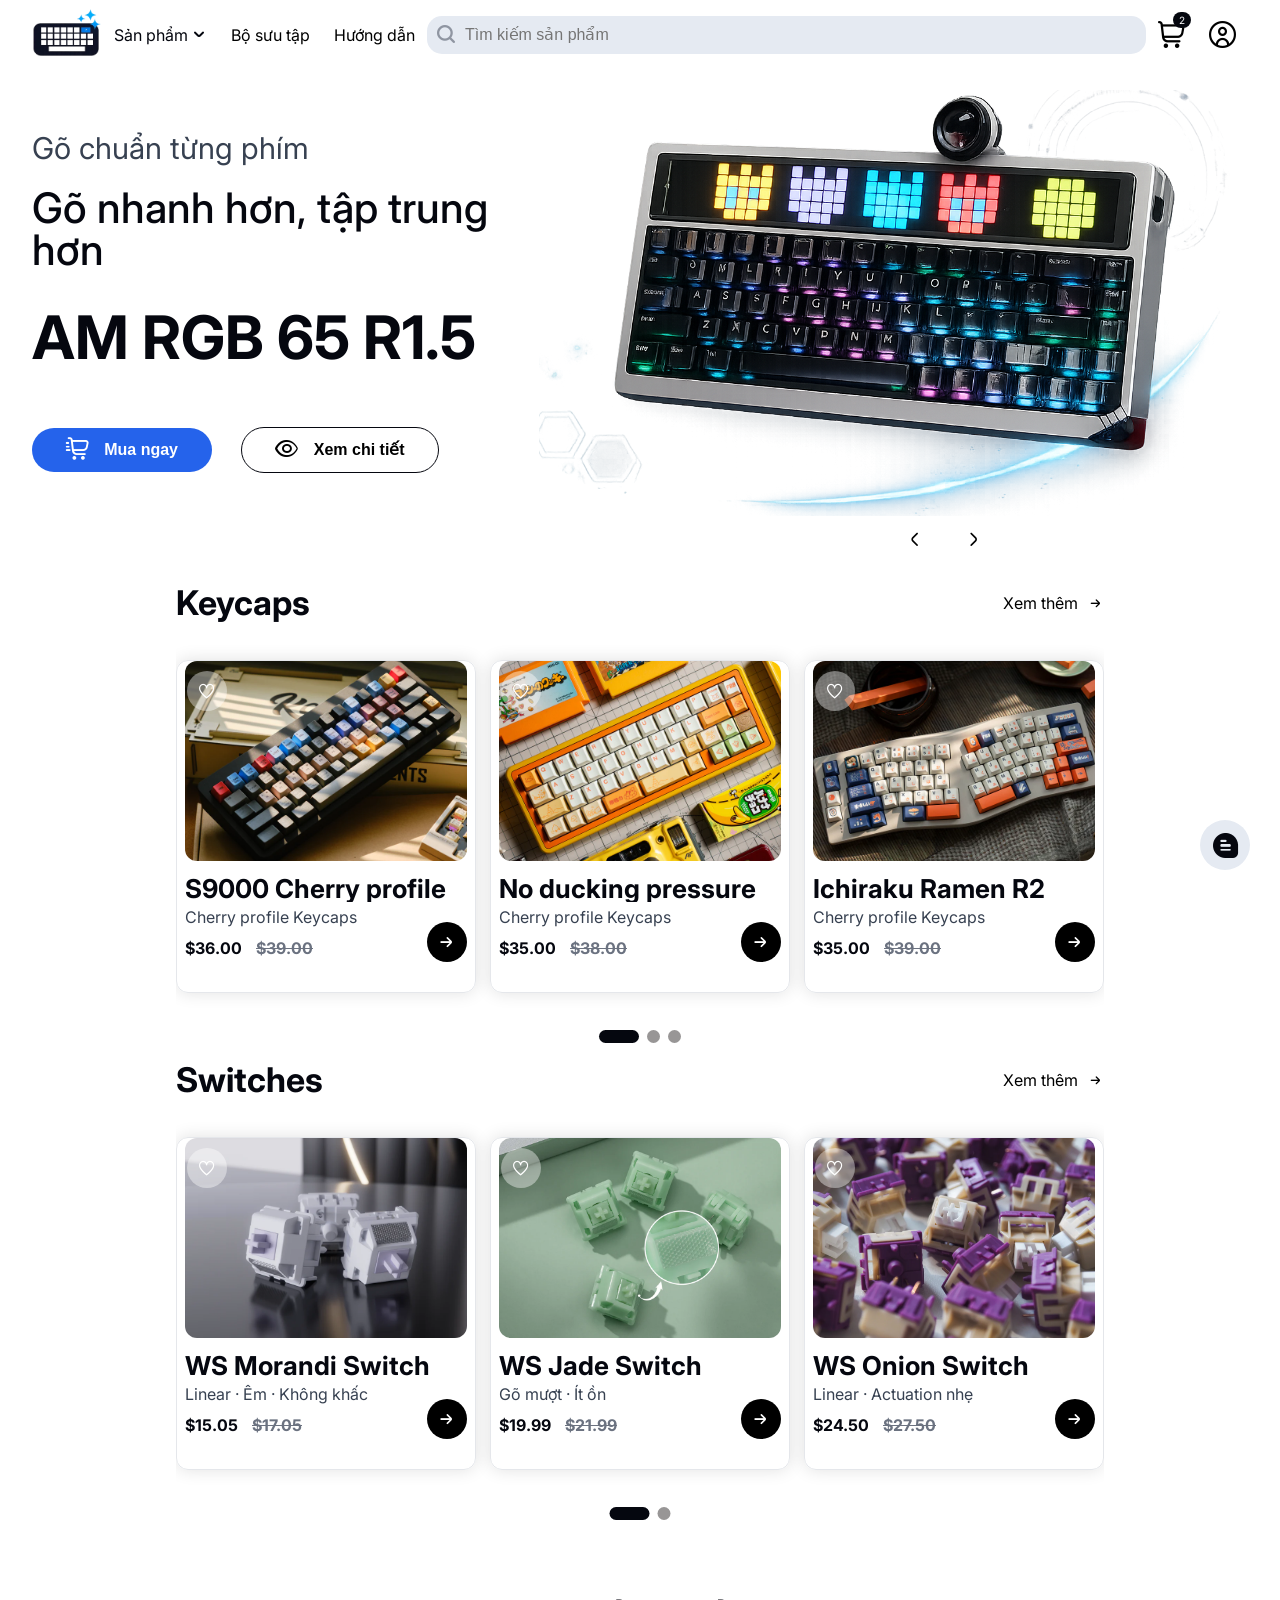
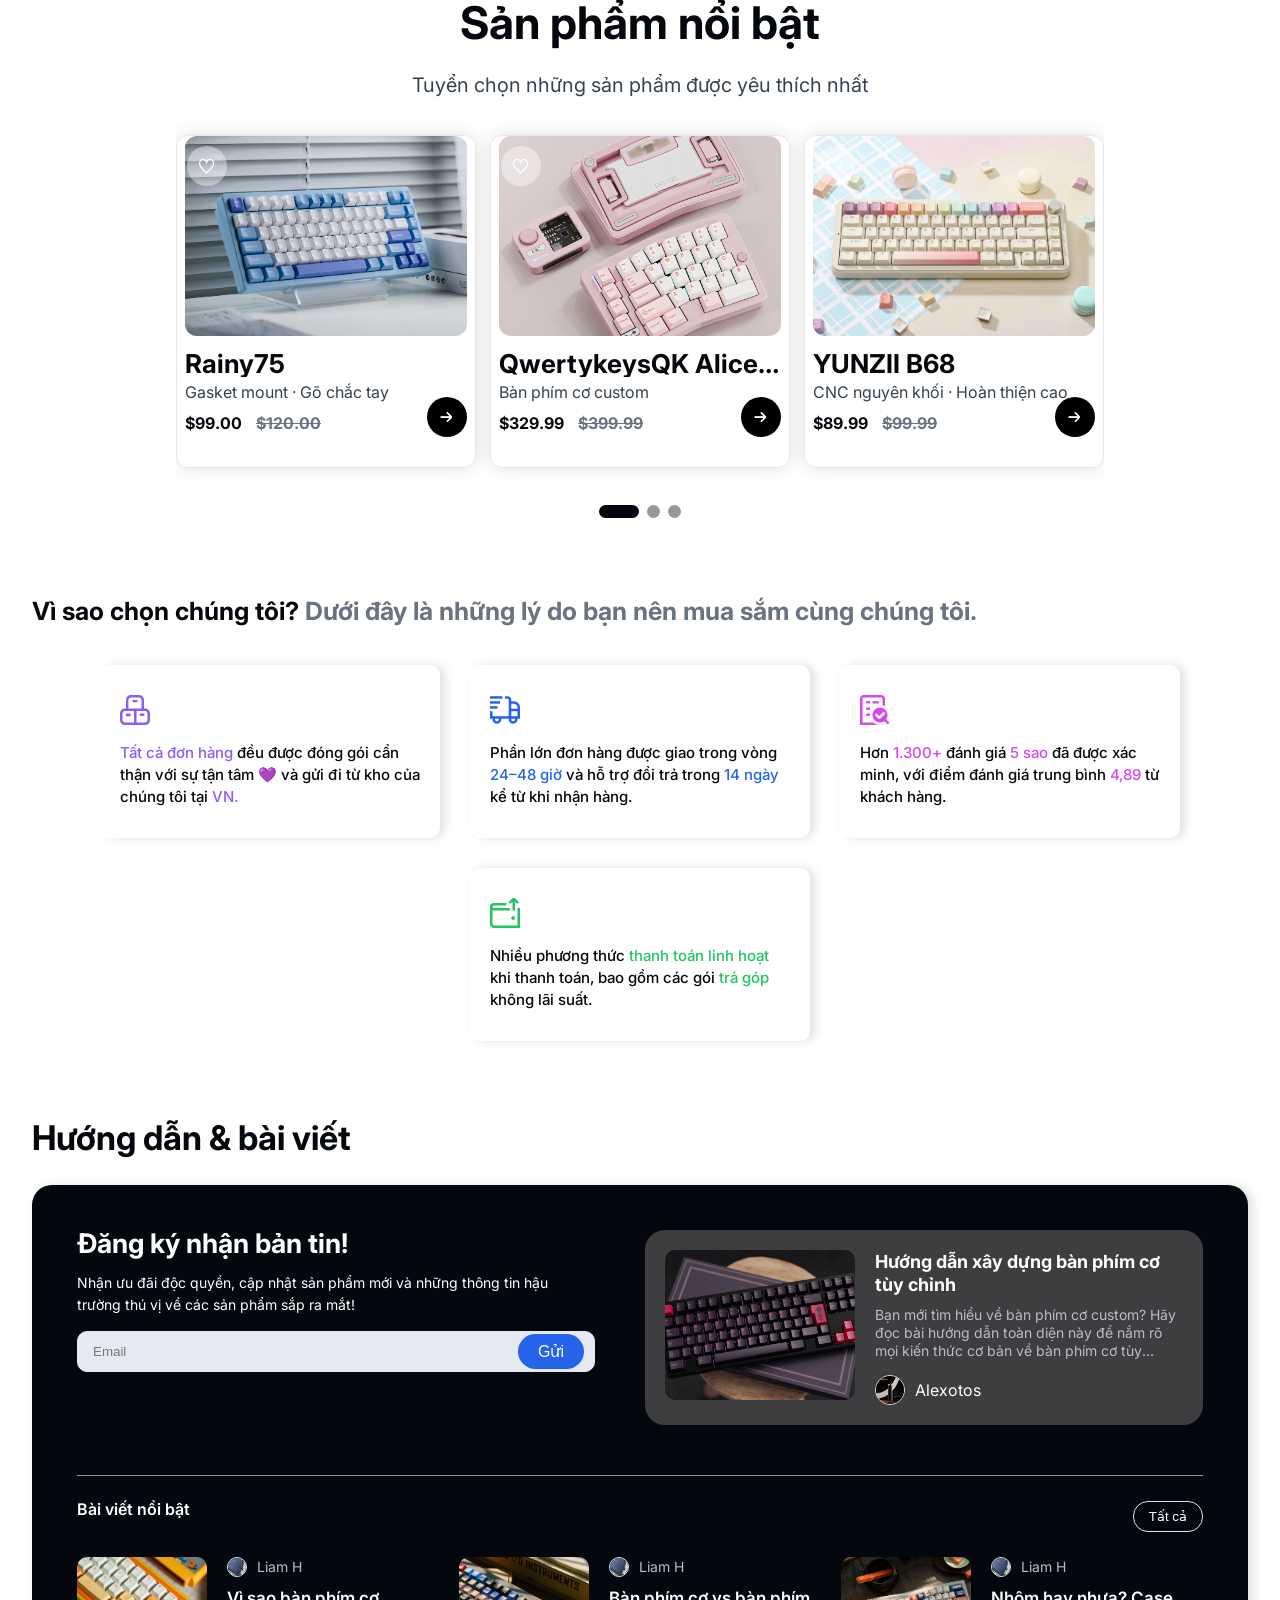
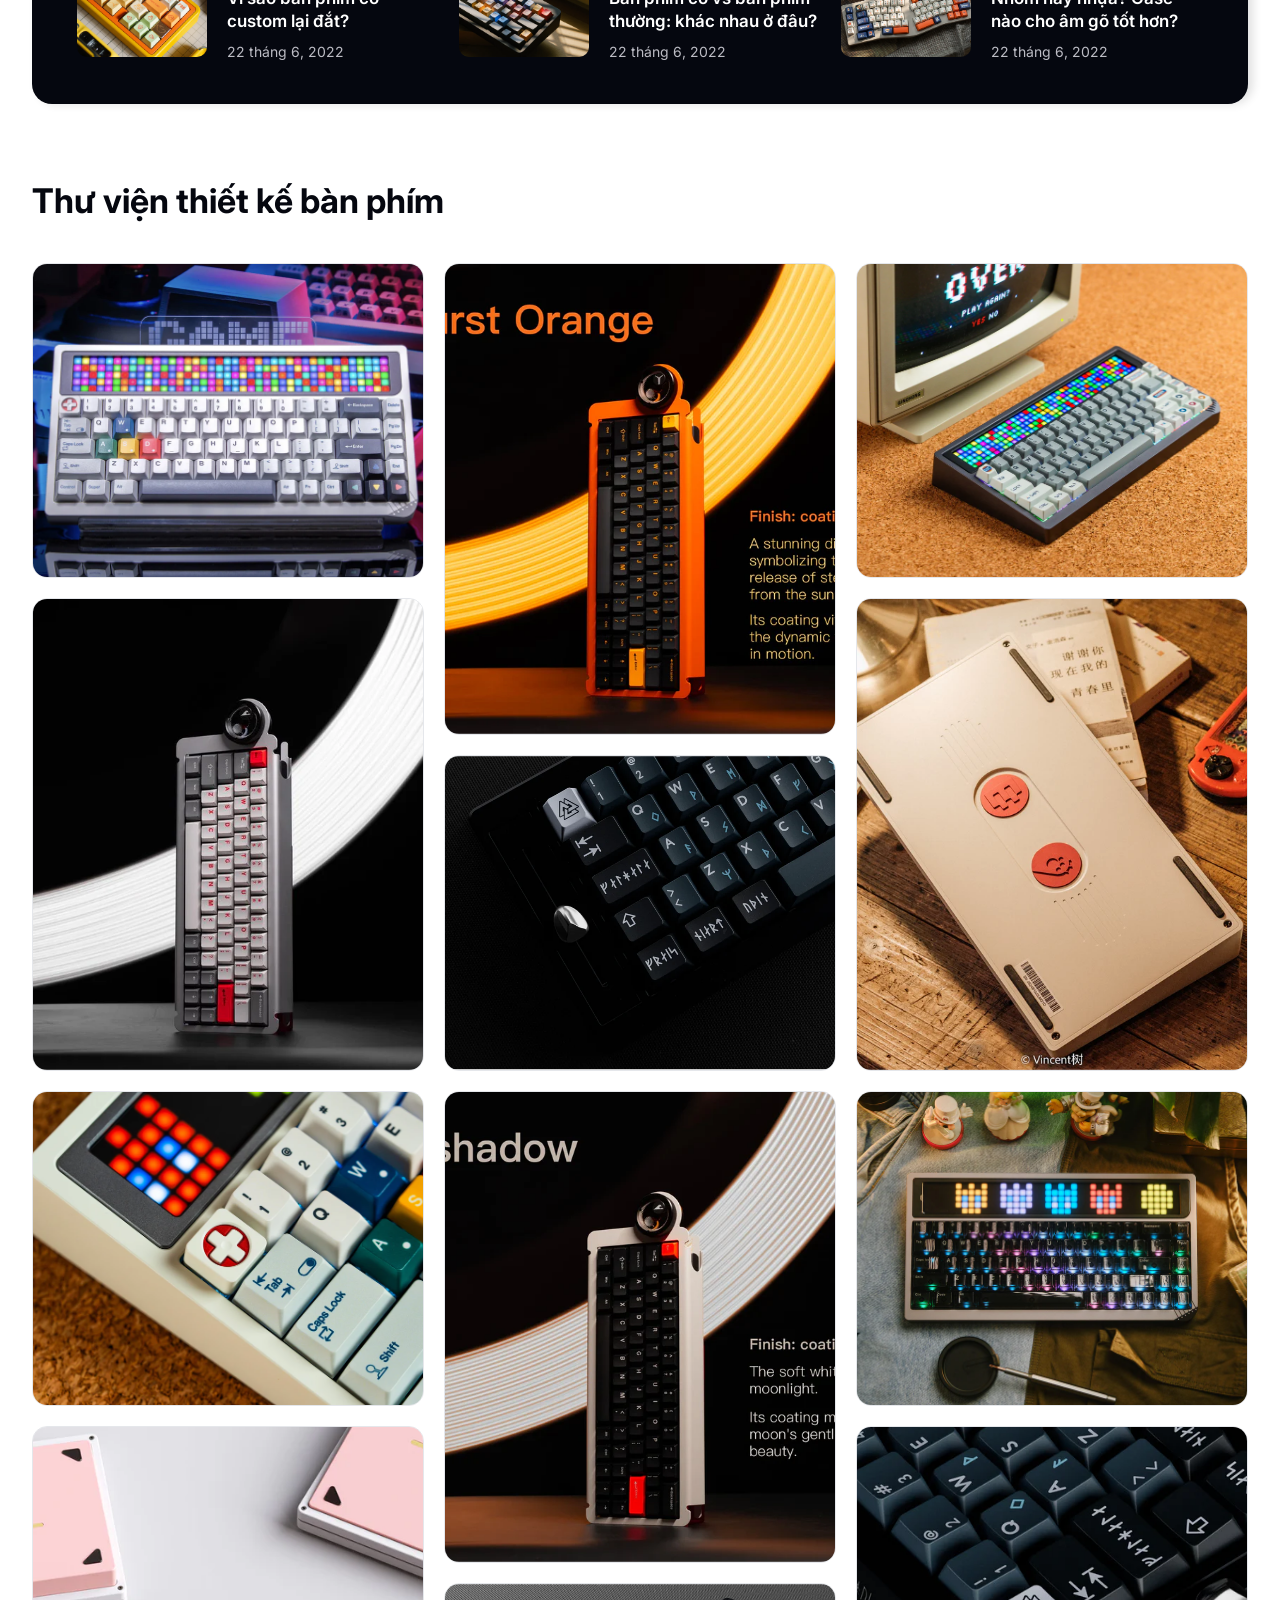
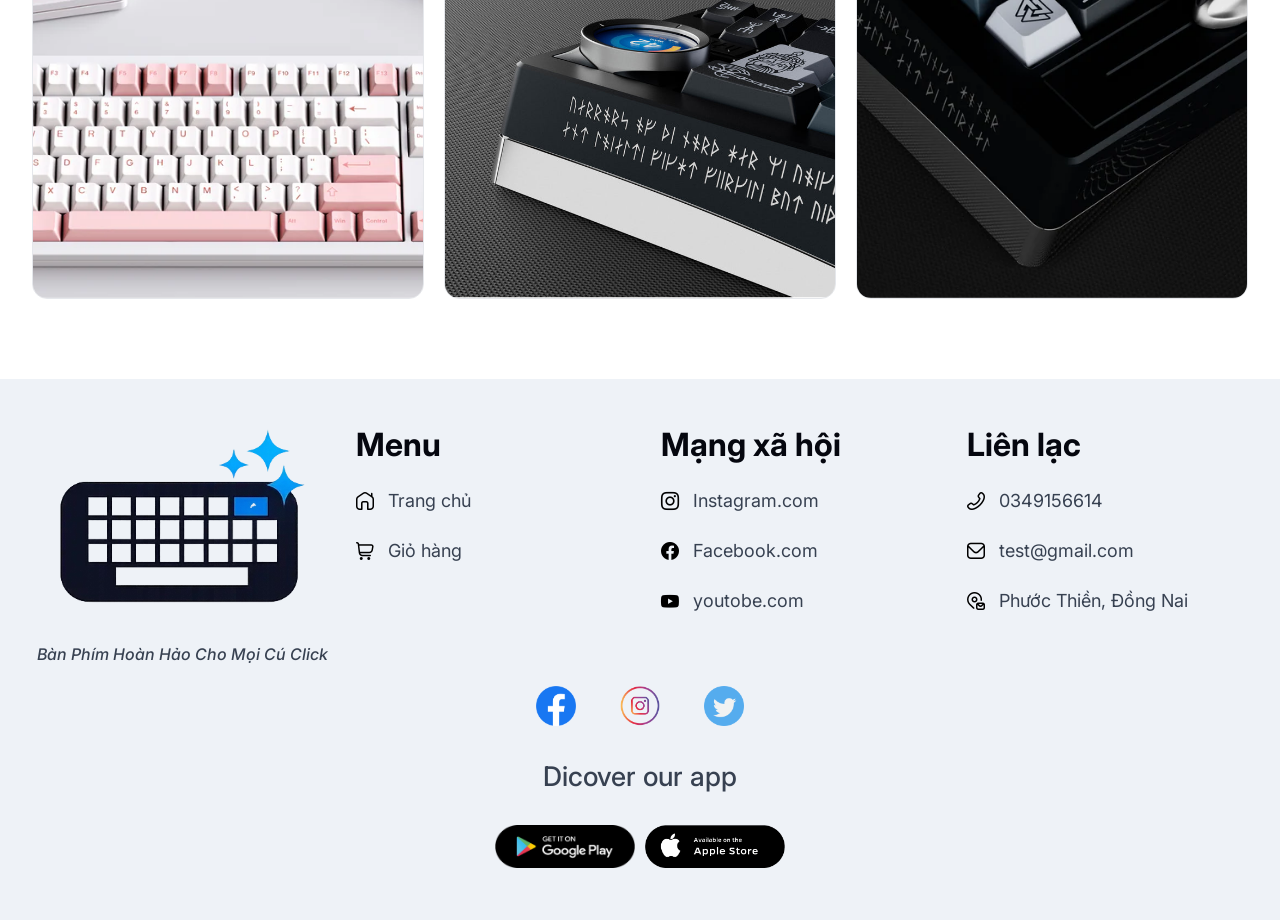
==== commit 68cf8d7c: "chore: fix assets paths and refine css" ====
--- a/index.html
+++ b/index.html
@@ -386,12 +386,12 @@
                 </section>
                 <!-- carousel : end -->
 
-                <!-- keycap : start -->
-                <section class="keycap">
+                <!-- keycaps : start -->
+                <section class="keycaps">
                     <div class="products-carousel">
                         <div class="products-carousel__viewport">
                             <div
-                                class="keycap__head mb-4 d-flex justify-content-between align-items-center"
+                                class="keycaps__head mb-4 d-flex justify-content-between align-items-center"
                             >
                                 <h2 class="title">Keycaps</h2>
                                 <a class="center gap-1" href="">
@@ -403,29 +403,29 @@
                                 <div class="product">
                                     <div class="product__imgs">
                                         <img
-                                            src="./assets/imgs/keycaps/WS-PBT-WOB-Keycaps/1.webp"
-                                        />
-                                        <img
-                                            src="./assets/imgs/keycaps/WS-PBT-WOB-Keycaps/2.webp"
+                                            src="./assets/imgs/keycaps/S9000-Cherry-profile/1.webp"
+                                        />
+                                        <img
+                                            src="./assets/imgs/keycaps/S9000-Cherry-profile/2.webp"
                                         />
                                     </div>
                                     <div class="product__badge">
                                         <i class="fi fi-rs-heart"></i>
                                     </div>
                                     <h3 class="product__title">
-                                        WS PBT WOB Keycaps
-                                    </h3>
-                                    <span class="product__subtitle">
-                                        keycap · Êm · Không khấc
-                                    </span>
-                                    <div class="product__price">
-                                        <span
-                                            class="product__origin-price me-1"
-                                        >
-                                            $125.05
-                                        </span>
-                                        <span class="product__sale-price">
-                                            $137.05
+                                        S9000 Cherry profile
+                                    </h3>
+                                    <span class="product__subtitle">
+                                        Cherry profile Keycaps
+                                    </span>
+                                    <div class="product__price">
+                                        <span
+                                            class="product__origin-price me-1"
+                                        >
+                                            $36.00
+                                        </span>
+                                        <span class="product__sale-price">
+                                            $39.00
                                         </span>
                                     </div>
                                     <a>
@@ -439,29 +439,29 @@
                                 <div class="product">
                                     <div class="product__imgs">
                                         <img
-                                            src="./assets/imgs/switches/WS-Jade-Switch/1.webp"
-                                        />
-                                        <img
-                                            src="./assets/imgs/switches/WS-Jade-Switch/2.webp"
+                                            src="./assets/imgs/keycaps/No-ducking-pressure/1.webp"
+                                        />
+                                        <img
+                                            src="./assets/imgs/keycaps/No-ducking-pressure/2.webp"
                                         />
                                     </div>
                                     <div class="product__badge">
                                         <i class="fi fi-rs-heart"></i>
                                     </div>
                                     <h3 class="product__title">
-                                        WS Jade Switch
-                                    </h3>
-                                    <span class="product__subtitle">
-                                        Gõ mượt · Ít ồn
-                                    </span>
-                                    <div class="product__price">
-                                        <span
-                                            class="product__origin-price me-1"
-                                        >
-                                            $19.99
-                                        </span>
-                                        <span class="product__sale-price">
-                                            $21.99
+                                        No ducking pressure
+                                    </h3>
+                                    <span class="product__subtitle">
+                                        Cherry profile Keycaps
+                                    </span>
+                                    <div class="product__price">
+                                        <span
+                                            class="product__origin-price me-1"
+                                        >
+                                            $35.00
+                                        </span>
+                                        <span class="product__sale-price">
+                                            $38.00
                                         </span>
                                     </div>
                                     <a href="">
@@ -475,29 +475,29 @@
                                 <div class="product">
                                     <div class="product__imgs">
                                         <img
-                                            src="./assets/imgs/switches/WS-Onion-Switch/1.webp"
-                                        />
-                                        <img
-                                            src="./assets/imgs/switches/WS-Onion-Switch/2.webp"
+                                            src="./assets/imgs/keycaps/Ichiraku-Ramen-R2/1.webp"
+                                        />
+                                        <img
+                                            src="./assets/imgs/keycaps/Ichiraku-Ramen-R2/2.webp"
                                         />
                                     </div>
                                     <div class="product__badge">
                                         <i class="fi fi-rs-heart"></i>
                                     </div>
                                     <h3 class="product__title">
-                                        WS Onion Switch
-                                    </h3>
-                                    <span class="product__subtitle">
-                                        Linear · Actuation nhẹ
-                                    </span>
-                                    <div class="product__price">
-                                        <span
-                                            class="product__origin-price me-1"
-                                        >
-                                            $24.50
-                                        </span>
-                                        <span class="product__sale-price">
-                                            $27.50
+                                        Ichiraku Ramen R2
+                                    </h3>
+                                    <span class="product__subtitle">
+                                        Cherry profile Keycaps
+                                    </span>
+                                    <div class="product__price">
+                                        <span
+                                            class="product__origin-price me-1"
+                                        >
+                                            $35.00
+                                        </span>
+                                        <span class="product__sale-price">
+                                            $39.00
                                         </span>
                                     </div>
                                     <a href="">
@@ -511,29 +511,29 @@
                                 <div class="product">
                                     <div class="product__imgs">
                                         <img
-                                            src="./assets/imgs/switches/WS-Pearl-Switch/1.webp"
-                                        />
-                                        <img
-                                            src="./assets/imgs/switches/WS-Pearl-Switch/2.webp"
+                                            src="./assets/imgs/keycaps/WS-Orchid-Strings/1.webp"
+                                        />
+                                        <img
+                                            src="./assets/imgs/keycaps/WS-Orchid-Strings/2.webp"
                                         />
                                     </div>
                                     <div class="product__badge">
                                         <i class="fi fi-rs-heart"></i>
                                     </div>
                                     <h3 class="product__title">
-                                        WS Pearl Switch (35Pcs)
-                                    </h3>
-                                    <span class="product__subtitle">
-                                        Linear cao cấp · Gõ mượt sâu
-                                    </span>
-                                    <div class="product__price">
-                                        <span
-                                            class="product__origin-price me-1"
-                                        >
-                                            $30.20
-                                        </span>
-                                        <span class="product__sale-price">
-                                            $32.20
+                                        WS Orchid Strings
+                                    </h3>
+                                    <span class="product__subtitle">
+                                        Cherry profile Keycaps
+                                    </span>
+                                    <div class="product__price">
+                                        <span
+                                            class="product__origin-price me-1"
+                                        >
+                                            $54.00
+                                        </span>
+                                        <span class="product__sale-price">
+                                            $59.00
                                         </span>
                                     </div>
                                     <a href="">
@@ -547,29 +547,63 @@
                                 <div class="product">
                                     <div class="product__imgs">
                                         <img
-                                            src="./assets/imgs/switches/WS-POM-Switch/1.webp"
-                                        />
-                                        <img
-                                            src="./assets/imgs/switches/WS-POM-Switch/2.avif"
+                                            src="./assets/imgs/keycaps/WS-PBT-Mizu/1.webp"
+                                        />
+                                        <img
+                                            src="./assets/imgs/keycaps/WS-PBT-Mizu/2.webp"
+                                        />
+                                    </div>
+                                    <div class="product__badge">
+                                        <i class="fi fi-rs-heart"></i>
+                                    </div>
+                                    <h3 class="product__title">WS PBT Mizu</h3>
+                                    <span class="product__subtitle">
+                                        Cherry profile Keycaps
+                                    </span>
+                                    <div class="product__price">
+                                        <span
+                                            class="product__origin-price me-1"
+                                        >
+                                            $14.00
+                                        </span>
+                                        <span class="product__sale-price">
+                                            $16.00
+                                        </span>
+                                    </div>
+                                    <a href="">
+                                        <button class="product__btn">
+                                            <i
+                                                class="fi fi-rr-arrow-small-right"
+                                            ></i>
+                                        </button>
+                                    </a>
+                                </div>
+                                <div class="product">
+                                    <div class="product__imgs">
+                                        <img
+                                            src="./assets/imgs/keycaps/After-the-Rain-R2/1.webp"
+                                        />
+                                        <img
+                                            src="./assets/imgs/keycaps/After-the-Rain-R2/2.webp"
                                         />
                                     </div>
                                     <div class="product__badge">
                                         <i class="fi fi-rs-heart"></i>
                                     </div>
                                     <h3 class="product__title">
-                                        WS POM+ Switch (35Pcs)
-                                    </h3>
-                                    <span class="product__subtitle">
-                                        Linear cao cấp · Gõ mượt sâu
-                                    </span>
-                                    <div class="product__price">
-                                        <span
-                                            class="product__origin-price me-1"
-                                        >
-                                            $34.20
-                                        </span>
-                                        <span class="product__sale-price">
-                                            $40.00
+                                        After the Rain R2
+                                    </h3>
+                                    <span class="product__subtitle">
+                                        Cherry profile Keycaps
+                                    </span>
+                                    <div class="product__price">
+                                        <span
+                                            class="product__origin-price me-1"
+                                        >
+                                            $30.00
+                                        </span>
+                                        <span class="product__sale-price">
+                                            $32.00
                                         </span>
                                     </div>
                                     <a href="">
@@ -583,29 +617,27 @@
                                 <div class="product">
                                     <div class="product__imgs">
                                         <img
-                                            src="./assets/imgs/keyboards/Qwertykeys/1.webp"
-                                        />
-                                        <img
-                                            src="./assets/imgs/keyboards/Qwertykeys/2.webp"
-                                        />
-                                    </div>
-                                    <div class="product__badge">
-                                        <i class="fi fi-rs-heart"></i>
-                                    </div>
-                                    <h3 class="product__title">
-                                        QwertykeysQK Alice Duo - Split Ergonomic
-                                    </h3>
-                                    <span class="product__subtitle">
-                                        Bàn phím cơ custom
-                                    </span>
-                                    <div class="product__price">
-                                        <span
-                                            class="product__origin-price me-1"
-                                        >
-                                            $329.99
-                                        </span>
-                                        <span class="product__sale-price">
-                                            $399.99
+                                            src="./assets/imgs/keycaps/WS-Kraken/1.webp"
+                                        />
+                                        <img
+                                            src="./assets/imgs/keycaps/WS-Kraken/2.webp"
+                                        />
+                                    </div>
+                                    <div class="product__badge">
+                                        <i class="fi fi-rs-heart"></i>
+                                    </div>
+                                    <h3 class="product__title">WS Kraken</h3>
+                                    <span class="product__subtitle">
+                                        Cherry profile Keycaps
+                                    </span>
+                                    <div class="product__price">
+                                        <span
+                                            class="product__origin-price me-1"
+                                        >
+                                            $29.00
+                                        </span>
+                                        <span class="product__sale-price">
+                                            $32.00
                                         </span>
                                     </div>
                                     <a href="">
@@ -616,89 +648,19 @@
                                         </button>
                                     </a>
                                 </div>
-                                <div class="product">
-                                    <div class="product__imgs">
-                                        <img
-                                            src="./assets/imgs/keyboards/YUNZII-B68/1.webp"
-                                        />
-                                        <img
-                                            src="./assets/imgs/keyboards/YUNZII-B68/2.webp"
-                                        />
-                                    </div>
-                                    <div class="product__badge">
-                                        <i class="fi fi-rs-heart"></i>
-                                    </div>
-                                    <h3 class="product__title">YUNZII B68</h3>
-                                    <span class="product__subtitle">
-                                        CNC nguyên khối · Hoàn thiện cao
-                                    </span>
-                                    <div class="product__price">
-                                        <span
-                                            class="product__origin-price me-1"
-                                        >
-                                            $89.99
-                                        </span>
-                                        <span class="product__sale-price">
-                                            $99.99
-                                        </span>
-                                    </div>
-                                    <a href="">
-                                        <button class="product__btn">
-                                            <i
-                                                class="fi fi-rr-arrow-small-right"
-                                            ></i>
-                                        </button>
-                                    </a>
-                                </div>
-                                <div class="product">
-                                    <div class="product__imgs">
-                                        <img
-                                            src="./assets/imgs/keyboards/80Retros-GB65/1.webp"
-                                        />
-                                        <img
-                                            src="./assets/imgs/keyboards/80Retros-GB65/2.webp"
-                                        />
-                                    </div>
-                                    <div class="product__badge">
-                                        <i class="fi fi-rs-heart"></i>
-                                    </div>
-                                    <h3 class="product__title">
-                                        80Retros GB65
-                                    </h3>
-                                    <span class="product__subtitle">
-                                        Custom Keyboard
-                                    </span>
-                                    <div class="product__price">
-                                        <span
-                                            class="product__origin-price me-1"
-                                        >
-                                            $200.99
-                                        </span>
-                                        <span class="product__sale-price">
-                                            $250.99
-                                        </span>
-                                    </div>
-                                    <a href="">
-                                        <button class="product__btn">
-                                            <i
-                                                class="fi fi-rr-arrow-small-right"
-                                            ></i>
-                                        </button>
-                                    </a>
-                                </div>
                             </div>
                         </div>
                         <ul class="products-carousel__pagination d-flex"></ul>
                     </div>
                 </section>
-                <!-- keycap product : end -->
-
-                <!-- switch : start -->
-                <section class="switch">
+                <!-- keycaps product : end -->
+
+                <!-- switches : start -->
+                <section class="switches">
                     <div class="products-carousel">
                         <div class="products-carousel__viewport">
                             <div
-                                class="switch__head mb-4 d-flex justify-content-between align-items-center"
+                                class="switches__head mb-4 d-flex justify-content-between align-items-center"
                             >
                                 <h2 class="title">Switches</h2>
                                 <a class="center gap-1" href="">
@@ -828,7 +790,7 @@
                                         <i class="fi fi-rs-heart"></i>
                                     </div>
                                     <h3 class="product__title">
-                                        WS Pearl Switch (35Pcs)
+                                        WS Pearl Switch
                                     </h3>
                                     <span class="product__subtitle">
                                         Linear cao cấp · Gõ mượt sâu
@@ -864,7 +826,7 @@
                                         <i class="fi fi-rs-heart"></i>
                                     </div>
                                     <h3 class="product__title">
-                                        WS POM+ Switch (35Pcs)
+                                        WS POM+ Switch
                                     </h3>
                                     <span class="product__subtitle">
                                         Linear cao cấp · Gõ mượt sâu
@@ -887,118 +849,12 @@
                                         </button>
                                     </a>
                                 </div>
-                                <div class="product">
-                                    <div class="product__imgs">
-                                        <img
-                                            src="./assets/imgs/keyboards/Qwertykeys/1.webp"
-                                        />
-                                        <img
-                                            src="./assets/imgs/keyboards/Qwertykeys/2.webp"
-                                        />
-                                    </div>
-                                    <div class="product__badge">
-                                        <i class="fi fi-rs-heart"></i>
-                                    </div>
-                                    <h3 class="product__title">
-                                        QwertykeysQK Alice Duo - Split Ergonomic
-                                    </h3>
-                                    <span class="product__subtitle">
-                                        Bàn phím cơ custom
-                                    </span>
-                                    <div class="product__price">
-                                        <span
-                                            class="product__origin-price me-1"
-                                        >
-                                            $329.99
-                                        </span>
-                                        <span class="product__sale-price">
-                                            $399.99
-                                        </span>
-                                    </div>
-                                    <a href="">
-                                        <button class="product__btn">
-                                            <i
-                                                class="fi fi-rr-arrow-small-right"
-                                            ></i>
-                                        </button>
-                                    </a>
-                                </div>
-                                <div class="product">
-                                    <div class="product__imgs">
-                                        <img
-                                            src="./assets/imgs/keyboards/YUNZII-B68/1.webp"
-                                        />
-                                        <img
-                                            src="./assets/imgs/keyboards/YUNZII-B68/2.webp"
-                                        />
-                                    </div>
-                                    <div class="product__badge">
-                                        <i class="fi fi-rs-heart"></i>
-                                    </div>
-                                    <h3 class="product__title">YUNZII B68</h3>
-                                    <span class="product__subtitle">
-                                        CNC nguyên khối · Hoàn thiện cao
-                                    </span>
-                                    <div class="product__price">
-                                        <span
-                                            class="product__origin-price me-1"
-                                        >
-                                            $89.99
-                                        </span>
-                                        <span class="product__sale-price">
-                                            $99.99
-                                        </span>
-                                    </div>
-                                    <a href="">
-                                        <button class="product__btn">
-                                            <i
-                                                class="fi fi-rr-arrow-small-right"
-                                            ></i>
-                                        </button>
-                                    </a>
-                                </div>
-                                <div class="product">
-                                    <div class="product__imgs">
-                                        <img
-                                            src="./assets/imgs/keyboards/80Retros-GB65/1.webp"
-                                        />
-                                        <img
-                                            src="./assets/imgs/keyboards/80Retros-GB65/2.webp"
-                                        />
-                                    </div>
-                                    <div class="product__badge">
-                                        <i class="fi fi-rs-heart"></i>
-                                    </div>
-                                    <h3 class="product__title">
-                                        80Retros GB65
-                                    </h3>
-                                    <span class="product__subtitle">
-                                        Custom Keyboard
-                                    </span>
-                                    <div class="product__price">
-                                        <span
-                                            class="product__origin-price me-1"
-                                        >
-                                            $200.99
-                                        </span>
-                                        <span class="product__sale-price">
-                                            $250.99
-                                        </span>
-                                    </div>
-                                    <a href="">
-                                        <button class="product__btn">
-                                            <i
-                                                class="fi fi-rr-arrow-small-right"
-                                            ></i>
-                                        </button>
-                                    </a>
-                                </div>
                             </div>
                         </div>
                         <ul class="products-carousel__pagination d-flex"></ul>
                     </div>
                 </section>
-                <!-- switch products : end -->
+                <!-- switches products : end -->
                 <!-- featured products : start -->
                 <section class="featured-products">
                     <div class="featured-products__head mb-2">
@@ -1388,7 +1244,7 @@
                             <a href="" class="article-featured">
                                 <div class="article-featured__img">
                                     <img
-                                        src="./assets/imgs/keyboards/AM-RGB-65-R1.5/7.webp"
+                                        src="./assets/imgs/articles/1.webp"
                                         alt="keyboard"
                                     />
                                 </div>
@@ -1422,7 +1278,7 @@
                             <a href="" class="article">
                                 <div class="article__img">
                                     <img
-                                        src="./assets/imgs/keyboards/AM-RGB-65-R1.5/7.webp"
+                                        src="./assets/imgs/articles/2.webp"
                                         alt="keyboard"
                                     />
                                 </div>
@@ -1446,7 +1302,7 @@
                             <a href="" class="article">
                                 <div class="article__img">
                                     <img
-                                        src="./assets/imgs/keyboards/AM-RGB-65-R1.5/7.webp"
+                                        src="./assets/imgs/articles/3.webp"
                                         alt="keyboard"
                                     />
                                 </div>
@@ -1459,7 +1315,8 @@
                                         <span>Liam H</span>
                                     </div>
                                     <h3 class="article__title">
-                                        Vì sao bàn phím cơ custom lại đắt?
+                                        Bàn phím cơ vs bàn phím thường: khác
+                                        nhau ở đâu?
                                     </h3>
                                     <span class="article__date">
                                         22 tháng 6, 2022
@@ -1470,7 +1327,7 @@
                             <a href="" class="article">
                                 <div class="article__img">
                                     <img
-                                        src="./assets/imgs/keyboards/AM-RGB-65-R1.5/7.webp"
+                                        src="./assets/imgs/articles/4.webp"
                                         alt="keyboard"
                                     />
                                 </div>
@@ -1483,7 +1340,8 @@
                                         <span>Liam H</span>
                                     </div>
                                     <h3 class="article__title">
-                                        Vì sao bàn phím cơ custom lại đắt?
+                                        Nhôm hay nhựa? Case nào cho âm gõ tốt
+                                        hơn?
                                     </h3>
                                     <span class="article__date">
                                         22 tháng 6, 2022
--- a/assets/css/main.css
+++ b/assets/css/main.css
@@ -217,6 +217,7 @@
     margin: 0 auto;
     padding: 0 16px;
     max-width: 1800px;
+    min-width: 375px;
 }
 
 /* Tablet */
--- a/assets/css/pages/index.css
+++ b/assets/css/pages/index.css
@@ -126,14 +126,14 @@
 
 /* carousel : end */
 
-.switch__head a:hover,
-.keycap__head a:hover {
+.switches__head a:hover,
+.keycaps__head a:hover {
     color: var(--accent-color);
 }
 
 /* featured products : start */
 .featured-products {
-    padding: 70px 0;
+    margin: 80px 0;
 }
 .featured-products__head {
     text-align: center;
@@ -189,7 +189,9 @@
 /* featured products : end */
 
 /* benefits : start */
-
+.benefits {
+    margin: 80px 0;
+}
 .benefits__title {
     margin-bottom: 40px;
     font-size: 2.5rem;
@@ -264,7 +266,7 @@
 
 .articles__join h3 {
     font-weight: 700;
-    font-size: 2rem;
+    font-size: 2.7rem;
 }
 .articles__join p {
     margin: 15px 0;
@@ -281,14 +283,18 @@
 .articles__input input {
     background-color: transparent;
     flex: 1;
-    padding: 10px 15px;
+    padding: 12px 15px;
 }
 .articles__input button {
     background-color: var(--accent-color);
     border-radius: 20px;
-    padding: 6px 15px;
+    padding: 8px 20px;
     margin-right: 10px;
     color: var(--white);
+    font-size: 1.6rem;
+}
+.articles__input button:hover {
+    background-color: var(--accent-hover);
 }
 
 .article-featured {
@@ -304,18 +310,18 @@
 .article-featured__img {
     flex-shrink: 0;
     border-radius: 10px;
-    overflow: hidden;
-    width: 170px;
-    height: 170px;
-    display: flex;
-    justify-content: center;
-    align-items: center;
+    width: 190px;
+    height: 150px;
+    overflow: hidden;
 }
 .article__img img,
 .article-featured__img img {
     height: 100%;
+    width: 100%;
+    object-fit: cover;
     transition: all 0.3s ease;
 }
+
 .article__img img:hover,
 .article-featured__img img:hover {
     height: 120%;
@@ -376,7 +382,7 @@
     border-radius: 15px;
 }
 .articles__title button:hover {
-    background-color: var(--accent-color);
+    background-color: var(--accent-hover);
 }
 .articles__wrap {
     display: flex;
@@ -394,8 +400,8 @@
     margin: 0;
 }
 .article__img {
-    width: 120px;
-    height: 120px;
+    width: 130px;
+    height: 100px;
 }
 .article__title {
     margin: 10px 0;
@@ -420,16 +426,14 @@
     }
     .article-featured__img {
         flex: 1;
-    }
-    .article-featured__img img {
-        width: 100%;
-        height: auto;
-    }
+        height: 170px;
+    }
+
     .article-featured__img img:hover {
         width: 110%;
-        height: auto;
-    }
-    .articles {
+    }
+
+    .articles__box {
         padding: 20px;
     }
 }
@@ -437,7 +441,7 @@
 
 /* gallery : start */
 .gallery {
-    margin: 40px 0;
+    margin: 80px 0;
 }
 .gallery__box {
     display: flex;
@@ -465,10 +469,12 @@
     transition: all ease 0.3s;
 }
 .gallery__item img {
+    height: 100%;
+    width: 100%;
+    object-fit: cover;
+}
+.gallery__item img:hover {
     height: 120%;
-}
-.gallery__item img:hover {
-    height: 140%;
 }
 
 .gallery__item--vertical {
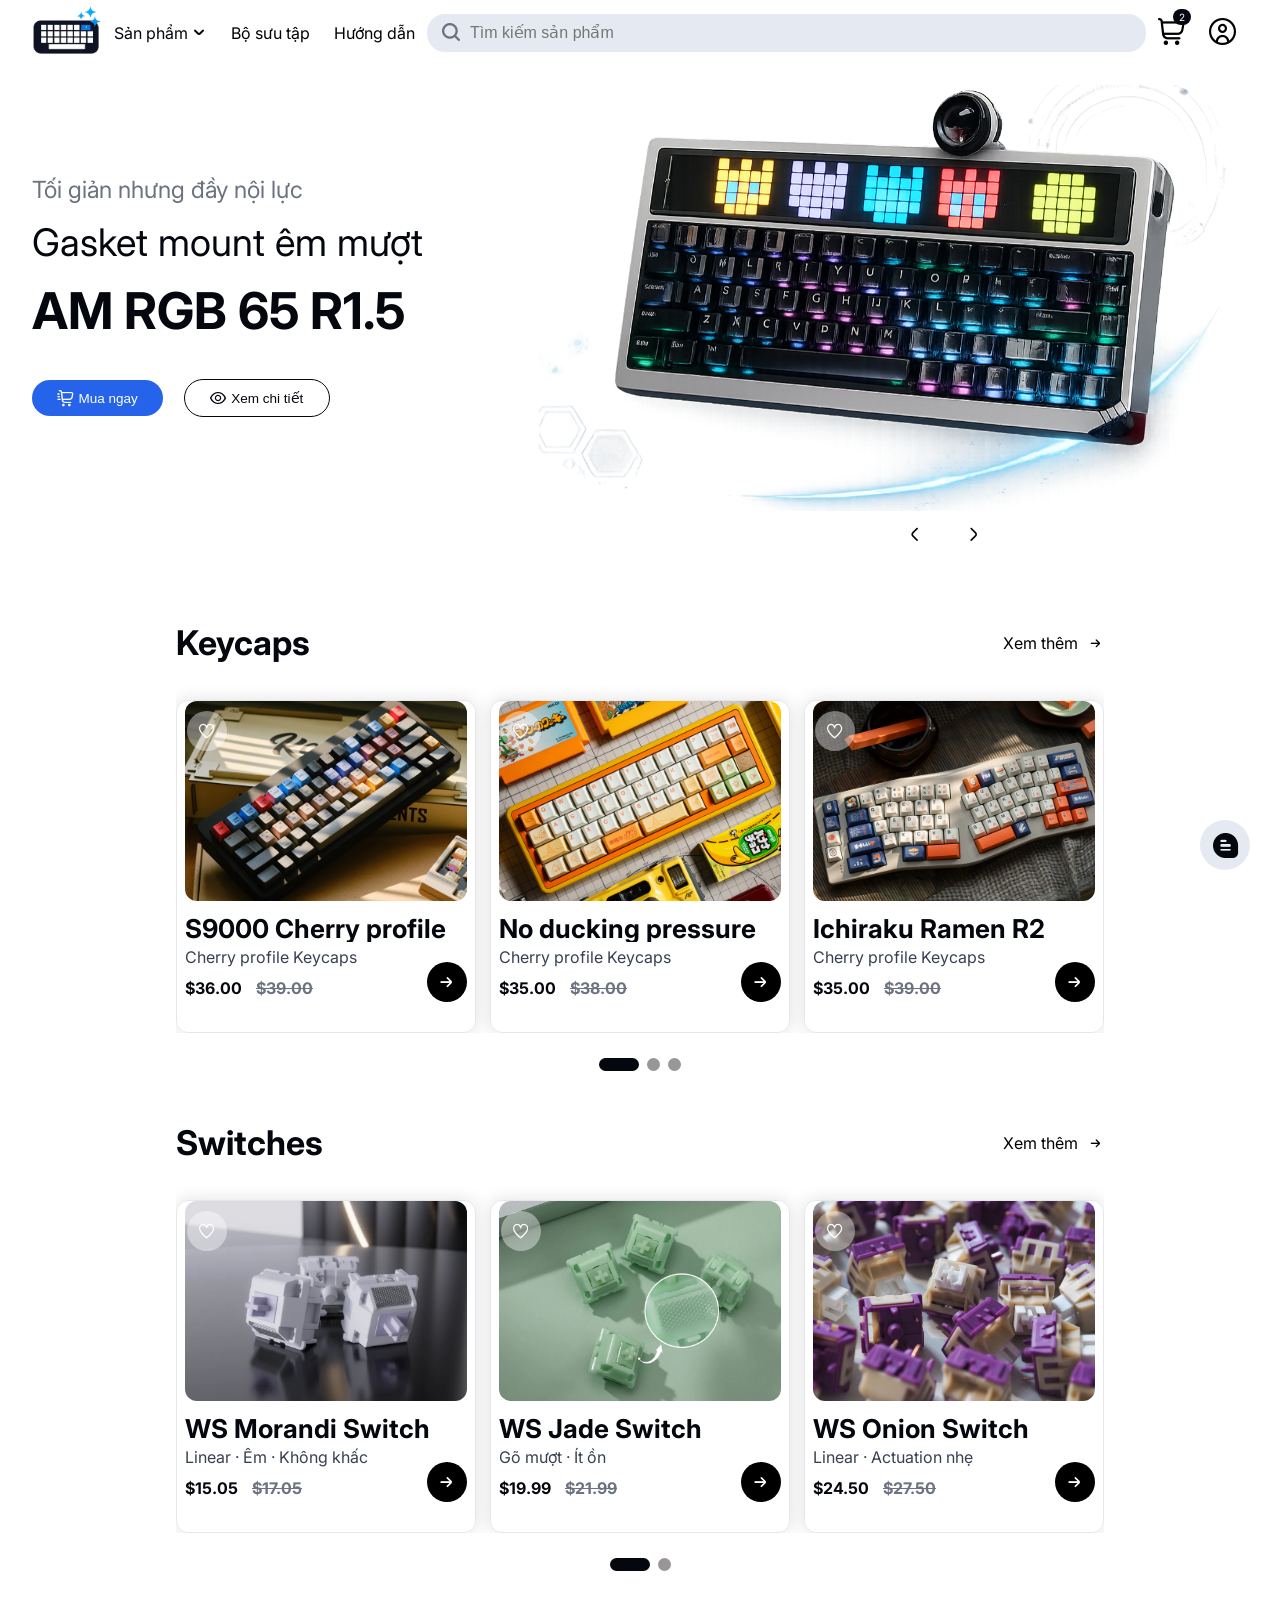
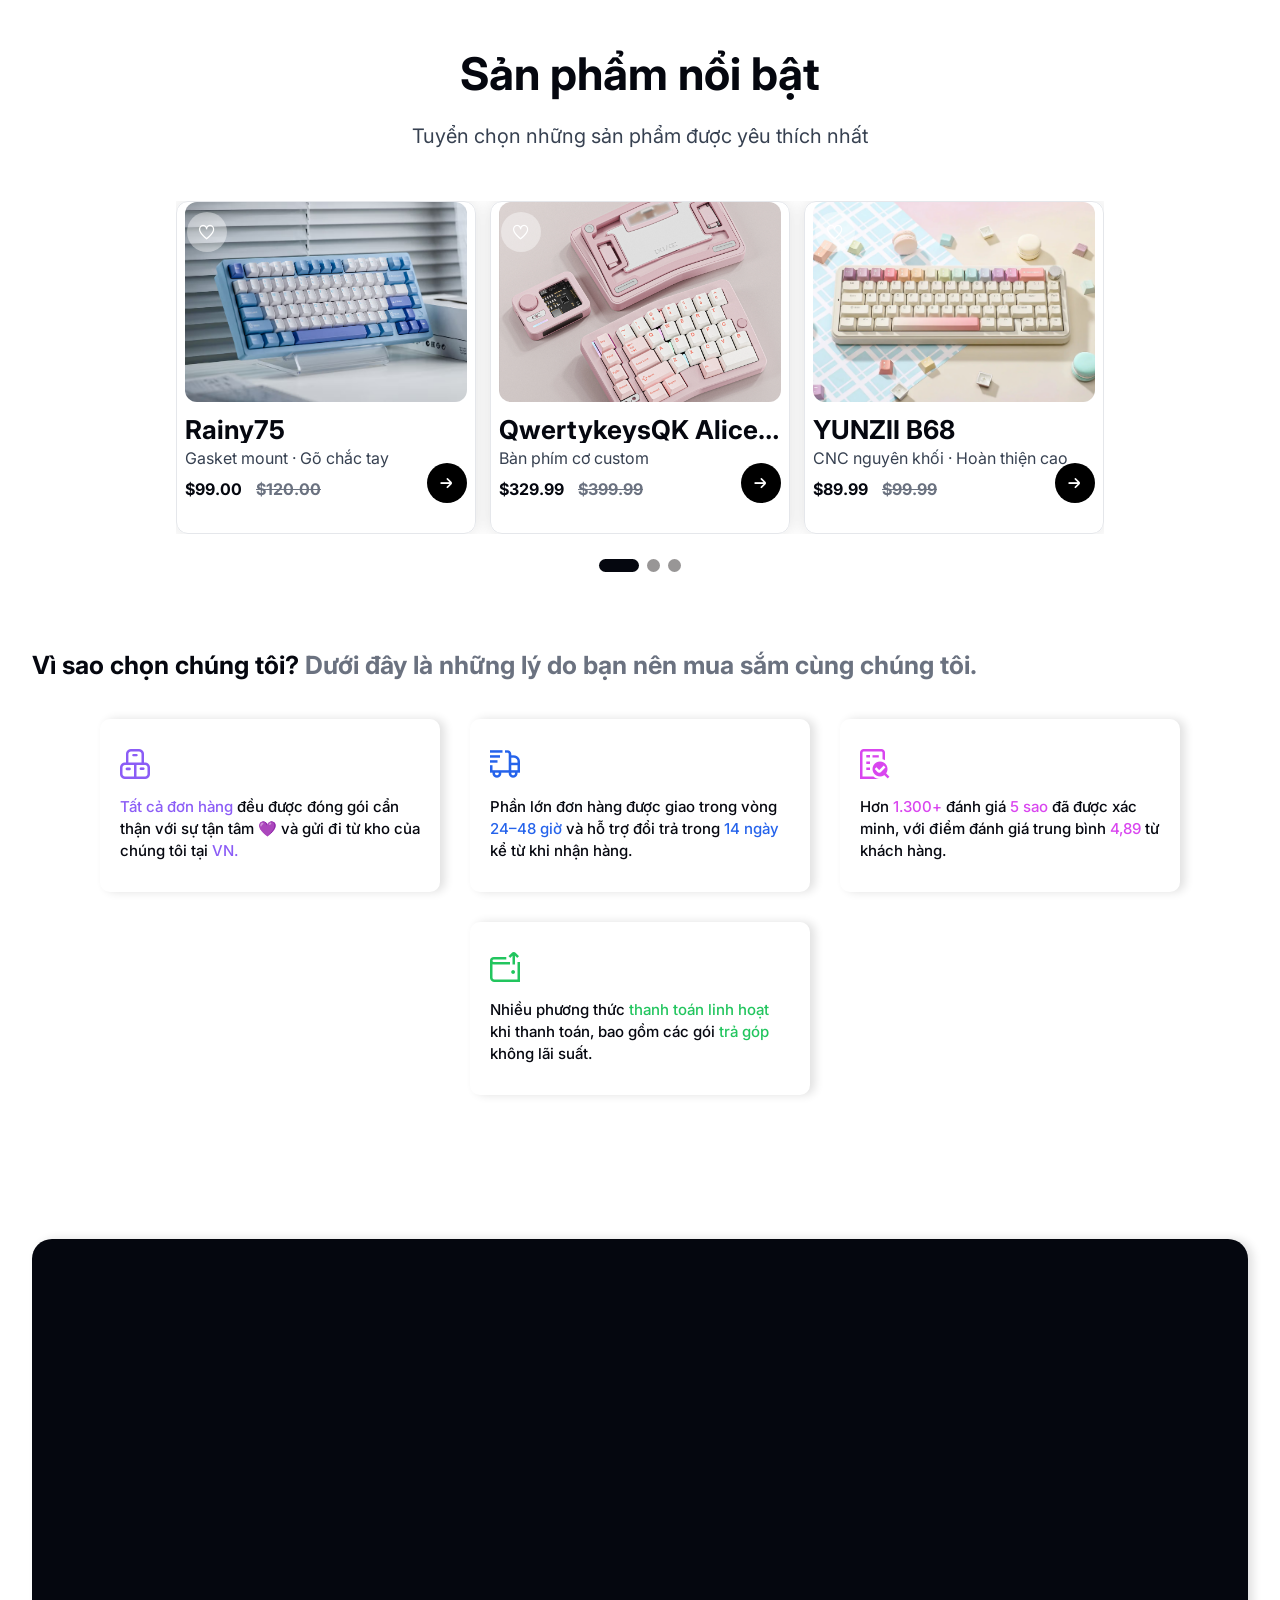
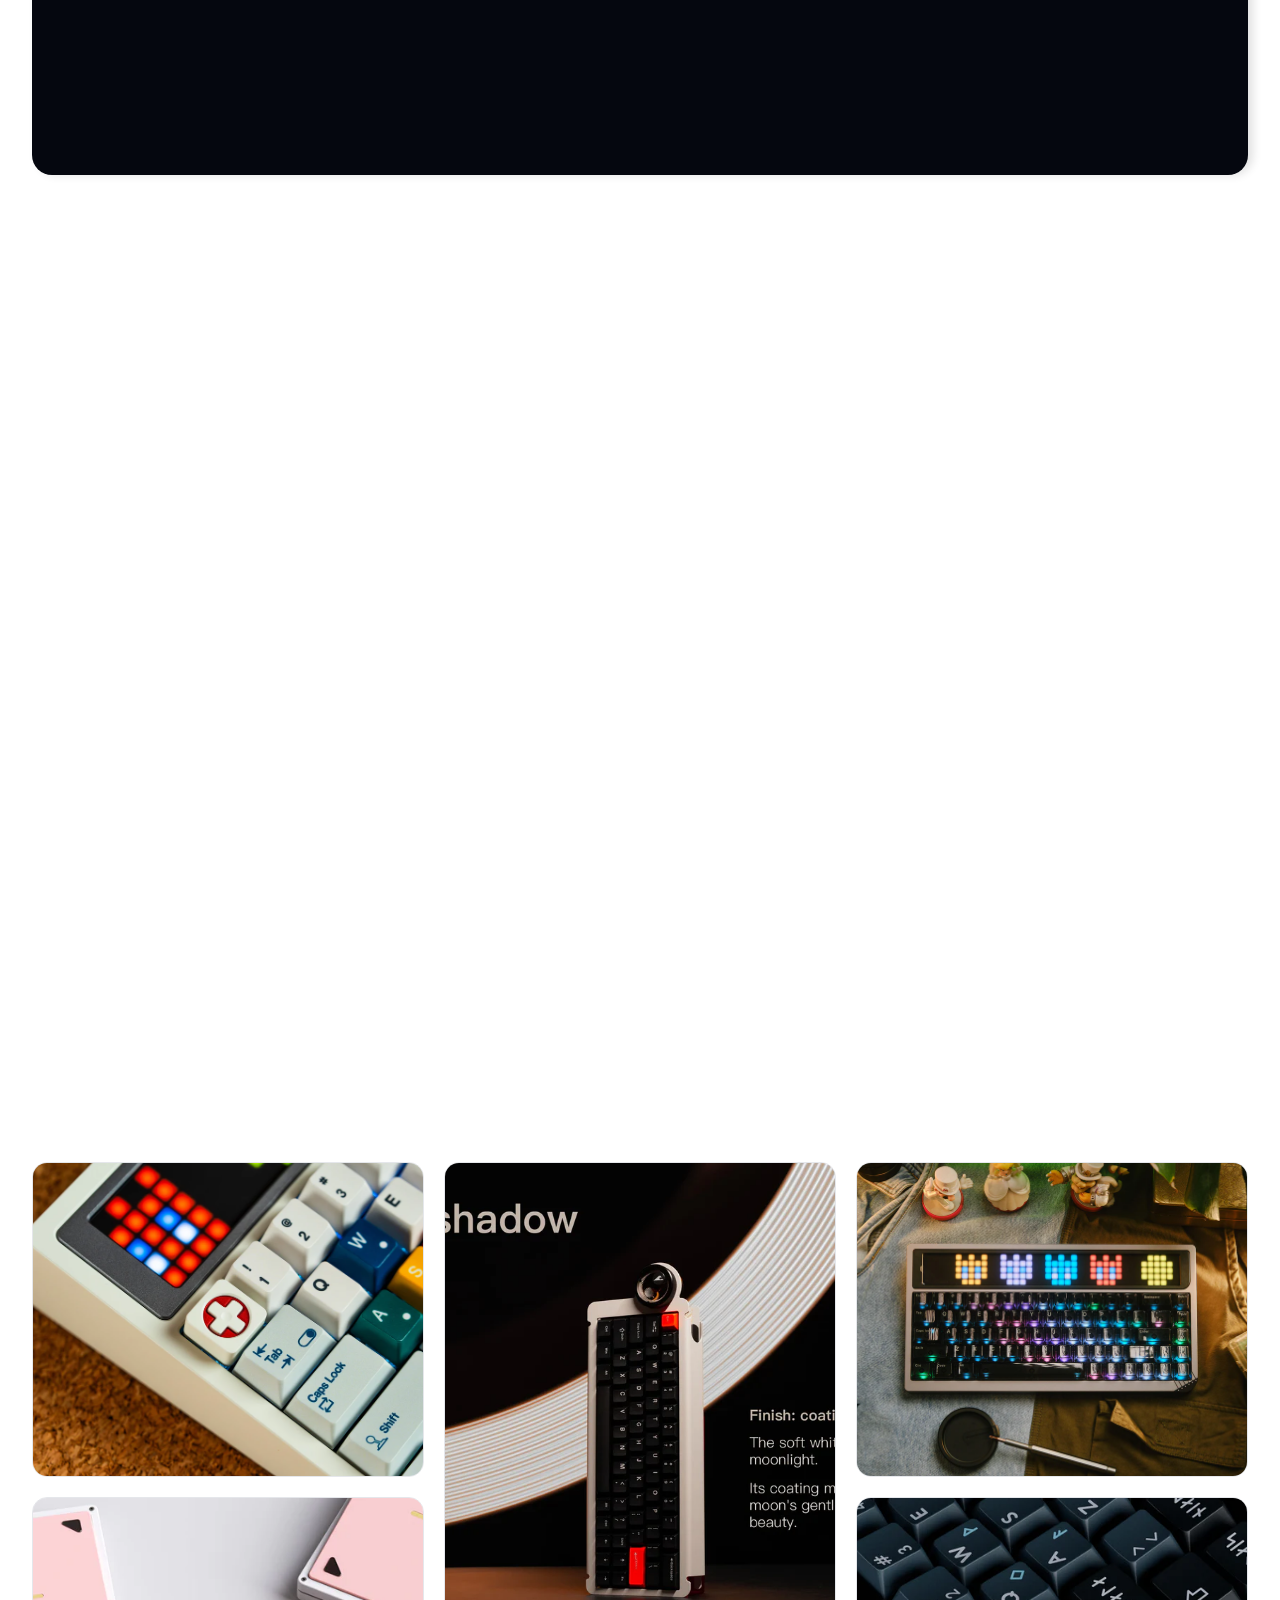
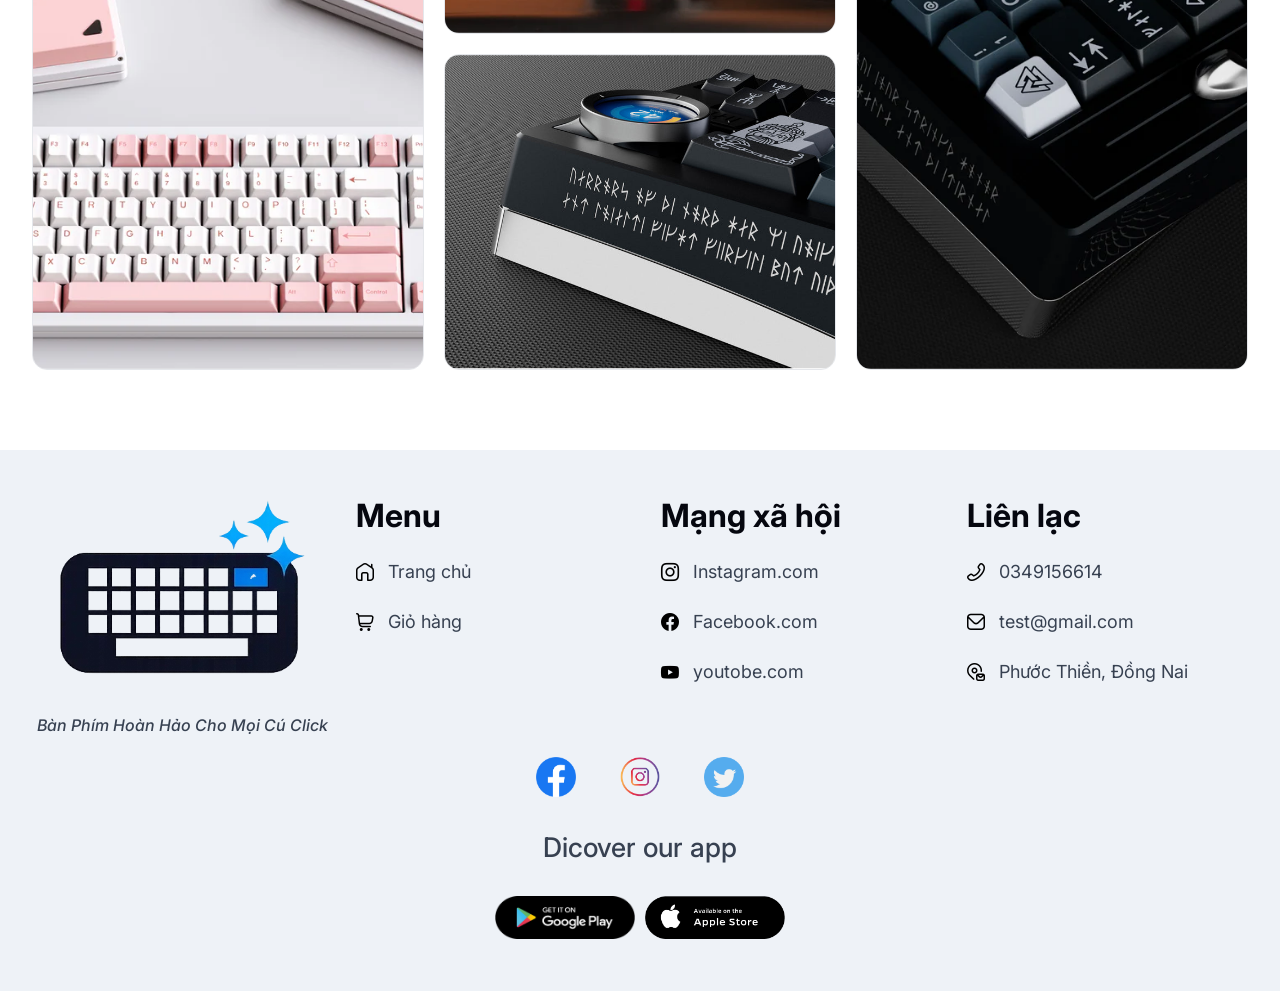
==== commit e647bec3: "feat: add animation for els and refine ui" ====
--- a/index.html
+++ b/index.html
@@ -21,15 +21,20 @@
     <body>
         <div class="wrapper">
             <!-- header : start -->
-            <header class="container header">
+            <header
+                class="container header d-flex align-items-center justify-content-between"
+            >
                 <!-- sidebar : start -->
                 <input id="toggle-sidebar" type="checkbox" />
-                <label class="header__summary" for="toggle-sidebar">
+                <label
+                    class="header__summary justify-content-center align-items-center"
+                    for="toggle-sidebar"
+                >
                     <i class="fi fi-br-menu-burger"></i>
                 </label>
                 <label for="toggle-sidebar" class="modal"></label>
                 <aside class="sidebar">
-                    <div class="sidebar__search">
+                    <div class="sidebar__search d-flex align-items-center">
                         <label for="search">
                             <i class="fi fi-br-search"></i>
                         </label>
@@ -40,13 +45,13 @@
                         />
                     </div>
 
-                    <nav class="sidebar__nav">
+                    <nav class="sidebar__nav mt-2">
                         <ul class="sidebar__nav-list">
                             <li class="sidebar__nav-item">
                                 <input id="toggle-dropdown" type="checkbox" />
                                 <label
                                     for="toggle-dropdown"
-                                    class="sidebar__nav-trigger"
+                                    class="sidebar__nav-trigger d-flex justify-content-between align-items-center"
                                 >
                                     <span>Sản phẩm</span>
 
@@ -111,6 +116,7 @@
                 <!-- logo : start -->
                 <a href="/">
                     <img
+                        loading="lazy"
                         class="header__logo"
                         src="./assets/imgs/logos/light-mode-no-label.webp"
                         alt="logo"
@@ -119,18 +125,21 @@
                 <!-- logo : end -->
                 <!-- nav : start -->
                 <nav class="header__nav">
-                    <ul class="header__nav-list">
+                    <ul class="header__nav-list d-flex">
                         <li class="header__nav-item">
-                            <div class="header__nav-link dropdown-wrap">
+                            <div
+                                class="header__nav-link dropdown-wrap d-flex text-center"
+                            >
                                 <span>Sản phẩm</span>
                                 <i class="fi fi-br-angle-small-down"></i>
                                 <ul class="dropdown product-dropdown">
                                     <li>
                                         <a
-                                            class="product-dropdown__link"
+                                            class="product-dropdown__link d-flex align-items-center"
                                             href=""
                                         >
                                             <img
+                                                loading="lazy"
                                                 src="./assets/imgs/icons/keyboard.png"
                                             />
                                             <span>Bàn phím</span>
@@ -138,10 +147,11 @@
                                     </li>
                                     <li>
                                         <a
-                                            class="product-dropdown__link"
+                                            class="product-dropdown__link d-flex align-items-center"
                                             href=""
                                         >
                                             <img
+                                                loading="lazy"
                                                 src="./assets/imgs/icons/keycap.png"
                                             />
                                             <span>Keycap</span>
@@ -149,10 +159,11 @@
                                     </li>
                                     <li>
                                         <a
-                                            class="product-dropdown__link"
+                                            class="product-dropdown__link d-flex align-items-center"
                                             href=""
                                         >
                                             <img
+                                                loading="lazy"
                                                 src="./assets/imgs/icons/switch.png"
                                             />
                                             <span>Switch</span>
@@ -161,10 +172,11 @@
 
                                     <li>
                                         <a
-                                            class="product-dropdown__link"
+                                            class="product-dropdown__link d-flex align-items-center"
                                             href=""
                                         >
                                             <img
+                                                loading="lazy"
                                                 src="./assets/imgs/icons/tool.png"
                                             />
                                             <span>Dụng cụ hỗ trợ</span>
@@ -183,7 +195,7 @@
                 </nav>
                 <!-- nav : end -->
                 <!-- search : start -->
-                <div class="header__search">
+                <div class="header__search align-items-center">
                     <label for="search"><i class="fi fi-br-search"></i></label>
                     <input
                         id="search"
@@ -194,10 +206,10 @@
                 <!-- search : end -->
 
                 <!-- actions : start -->
-                <div class="header__actions">
+                <div class="header__actions d-flex">
                     <div class="header__action dropdown-wrap">
                         <a href="./cart.html" class="header__action-icon">
-                            <span class="header__action-badge">2</span>
+                            <span class="header__action-badge center">2</span>
                             <i class="fi fi-rr-shopping-cart"></i>
                         </a>
                         <div class="dropdown cart-dropdown">
@@ -207,10 +219,13 @@
                             <ul class="cart-dropdown__list">
                                 <li>
                                     <a class="cart-dropdown__link" href="">
-                                        <div class="product-small">
-                                            <div class="product-small__wrap">
+                                        <div
+                                            class="product-small d-flex justify-content-between"
+                                        >
+                                            <div class="d-flex">
                                                 <div class="product-small__img">
                                                     <img
+                                                        loading="lazy"
                                                         src="./assets/imgs/keyboards/AM-RGB-65-R1.5/1.webp"
                                                         alt="keyboard"
                                                     />
@@ -226,11 +241,16 @@
                                             </span>
                                         </div>
                                     </a>
+                                </li>
+                                <li>
                                     <a class="cart-dropdown__link" href="">
-                                        <div class="product-small">
-                                            <div class="product-small__wrap">
+                                        <div
+                                            class="product-small d-flex justify-content-between"
+                                        >
+                                            <div class="d-flex">
                                                 <div class="product-small__img">
                                                     <img
+                                                        loading="lazy"
                                                         src="./assets/imgs/keyboards/AM-RGB-65-R1.5/1.webp"
                                                         alt="keyboard"
                                                     />
@@ -246,11 +266,16 @@
                                             </span>
                                         </div>
                                     </a>
+                                </li>
+                                <li>
                                     <a class="cart-dropdown__link" href="">
-                                        <div class="product-small">
-                                            <div class="product-small__wrap">
+                                        <div
+                                            class="product-small d-flex justify-content-between"
+                                        >
+                                            <div class="d-flex">
                                                 <div class="product-small__img">
                                                     <img
+                                                        loading="lazy"
                                                         src="./assets/imgs/keyboards/AM-RGB-65-R1.5/1.webp"
                                                         alt="keyboard"
                                                     />
@@ -266,11 +291,16 @@
                                             </span>
                                         </div>
                                     </a>
+                                </li>
+                                <li>
                                     <a class="cart-dropdown__link" href="">
-                                        <div class="product-small">
-                                            <div class="product-small__wrap">
+                                        <div
+                                            class="product-small d-flex justify-content-between"
+                                        >
+                                            <div class="d-flex">
                                                 <div class="product-small__img">
                                                     <img
+                                                        loading="lazy"
                                                         src="./assets/imgs/keyboards/AM-RGB-65-R1.5/1.webp"
                                                         alt="keyboard"
                                                     />
@@ -288,10 +318,12 @@
                                     </a>
                                 </li>
                             </ul>
-                            <div class="cart-dropdown__tail">
+                            <div
+                                class="cart-dropdown__tail d-flex justify-content-between align-items-center"
+                            >
                                 <span>Tổng 3 sản phẩm</span>
                                 <a href="./cart.html">
-                                    <button class="cart-dropdown__btn">
+                                    <button class="button cart-dropdown__btn">
                                         <span>Giỏ hàng</span>
                                         <i
                                             class="fi fi-rr-cart-shopping-fast"
@@ -308,9 +340,11 @@
                             <i class="fi fi-rr-circle-user"></i>
                         </a>
                         <ul class="dropdown user-dropdown">
-                            <li class="user-dropdown__head">
+                            <li
+                                class="user-dropdown__head d-flex align-items-center"
+                            >
                                 <i class="fi fi-rr-circle-user"></i>
-                                <span>test123@gmail.com</span>
+                                <span class="ms-1">test123@gmail.com</span>
                             </li>
                             <div class="user-dropdown__line"></div>
                             <li>
@@ -336,8 +370,10 @@
             <main class="container main">
                 <!-- carousel : start -->
                 <section class="carousel">
-                    <div class="carousel__slide">
-                        <div class="carousel__content">
+                    <div class="carousel__slide d-flex">
+                        <div
+                            class="carousel__content d-flex justify-content-center flex-col"
+                        >
                             <div class="carousel__text">
                                 <span class="carousel__label">
                                     Gõ chuẩn từng phím
@@ -348,11 +384,9 @@
                                 <h3 class="carousel__title">AM RGB 65 R1.5</h3>
                             </div>
 
-                            <div class="carousel__btns">
+                            <div class="carousel__btns mt-2">
                                 <a class="carousel__link" href="">
-                                    <button
-                                        class="carousel__btn carousel__btn--fil"
-                                    >
+                                    <button class="button carousel__btn">
                                         <i
                                             class="fi fi-rr-cart-shopping-fast"
                                         ></i>
@@ -361,7 +395,7 @@
                                 </a>
                                 <a class="carousel__link" href="">
                                     <button
-                                        class="carousel__btn carousel__btn--outline"
+                                        class="button button--outline carousel__btn"
                                     >
                                         <i class="fi fi-rs-eye"></i>
                                         <span>Xem chi tiết</span>
@@ -369,12 +403,15 @@
                                 </a>
                             </div>
                         </div>
+
                         <div class="carousel__img">
                             <img
-                                src="./assets/imgs/banners/AM-RGB-65-R1.5.png"
+                                loading="lazy"
+                                src="./assets/imgs/banners/3.png"
                             />
                         </div>
-                        <div class="carousel__actions">
+
+                        <div class="carousel__actions reveal">
                             <button class="carousel__action carousel__prev">
                                 <i class="fi fi-br-angle-left"></i>
                             </button>
@@ -388,10 +425,12 @@
 
                 <!-- keycaps : start -->
                 <section class="keycaps">
-                    <div class="products-carousel">
+                    <div
+                        class="products-carousel d-flex flex-col align-items-center my-3"
+                    >
                         <div class="products-carousel__viewport">
                             <div
-                                class="keycaps__head mb-4 d-flex justify-content-between align-items-center"
+                                class="keycaps__head mb-4 d-flex justify-content-between align-items-center reveal"
                             >
                                 <h2 class="title">Keycaps</h2>
                                 <a class="center gap-1" href="">
@@ -399,13 +438,15 @@
                                     <i class="fi fi-rr-arrow-small-right"></i>
                                 </a>
                             </div>
-                            <div class="products-carousel__track">
-                                <div class="product">
-                                    <div class="product__imgs">
-                                        <img
+                            <div class="products-carousel__track d-flex">
+                                <div class="product">
+                                    <div class="product__imgs">
+                                        <img
+                                            loading="lazy"
                                             src="./assets/imgs/keycaps/S9000-Cherry-profile/1.webp"
                                         />
                                         <img
+                                            loading="lazy"
                                             src="./assets/imgs/keycaps/S9000-Cherry-profile/2.webp"
                                         />
                                     </div>
@@ -439,9 +480,11 @@
                                 <div class="product">
                                     <div class="product__imgs">
                                         <img
+                                            loading="lazy"
                                             src="./assets/imgs/keycaps/No-ducking-pressure/1.webp"
                                         />
                                         <img
+                                            loading="lazy"
                                             src="./assets/imgs/keycaps/No-ducking-pressure/2.webp"
                                         />
                                     </div>
@@ -475,9 +518,11 @@
                                 <div class="product">
                                     <div class="product__imgs">
                                         <img
+                                            loading="lazy"
                                             src="./assets/imgs/keycaps/Ichiraku-Ramen-R2/1.webp"
                                         />
                                         <img
+                                            loading="lazy"
                                             src="./assets/imgs/keycaps/Ichiraku-Ramen-R2/2.webp"
                                         />
                                     </div>
@@ -511,9 +556,11 @@
                                 <div class="product">
                                     <div class="product__imgs">
                                         <img
+                                            loading="lazy"
                                             src="./assets/imgs/keycaps/WS-Orchid-Strings/1.webp"
                                         />
                                         <img
+                                            loading="lazy"
                                             src="./assets/imgs/keycaps/WS-Orchid-Strings/2.webp"
                                         />
                                     </div>
@@ -547,9 +594,11 @@
                                 <div class="product">
                                     <div class="product__imgs">
                                         <img
+                                            loading="lazy"
                                             src="./assets/imgs/keycaps/WS-PBT-Mizu/1.webp"
                                         />
                                         <img
+                                            loading="lazy"
                                             src="./assets/imgs/keycaps/WS-PBT-Mizu/2.webp"
                                         />
                                     </div>
@@ -581,9 +630,11 @@
                                 <div class="product">
                                     <div class="product__imgs">
                                         <img
+                                            loading="lazy"
                                             src="./assets/imgs/keycaps/After-the-Rain-R2/1.webp"
                                         />
                                         <img
+                                            loading="lazy"
                                             src="./assets/imgs/keycaps/After-the-Rain-R2/2.webp"
                                         />
                                     </div>
@@ -617,9 +668,11 @@
                                 <div class="product">
                                     <div class="product__imgs">
                                         <img
+                                            loading="lazy"
                                             src="./assets/imgs/keycaps/WS-Kraken/1.webp"
                                         />
                                         <img
+                                            loading="lazy"
                                             src="./assets/imgs/keycaps/WS-Kraken/2.webp"
                                         />
                                     </div>
@@ -650,17 +703,21 @@
                                 </div>
                             </div>
                         </div>
-                        <ul class="products-carousel__pagination d-flex"></ul>
+                        <ul
+                            class="products-carousel__pagination reveal d-flex"
+                        ></ul>
                     </div>
                 </section>
                 <!-- keycaps product : end -->
 
                 <!-- switches : start -->
                 <section class="switches">
-                    <div class="products-carousel">
+                    <div
+                        class="products-carousel d-flex flex-col align-items-center my-3"
+                    >
                         <div class="products-carousel__viewport">
                             <div
-                                class="switches__head mb-4 d-flex justify-content-between align-items-center"
+                                class="reveal switches__head mb-4 d-flex justify-content-between align-items-center"
                             >
                                 <h2 class="title">Switches</h2>
                                 <a class="center gap-1" href="">
@@ -668,13 +725,15 @@
                                     <i class="fi fi-rr-arrow-small-right"></i>
                                 </a>
                             </div>
-                            <div class="products-carousel__track">
-                                <div class="product">
-                                    <div class="product__imgs">
-                                        <img
+                            <div class="products-carousel__track d-flex">
+                                <div class="product">
+                                    <div class="product__imgs">
+                                        <img
+                                            loading="lazy"
                                             src="./assets/imgs/switches/WS-Morandi-Switch/1.webp"
                                         />
                                         <img
+                                            loading="lazy"
                                             src="./assets/imgs/switches/WS-Morandi-Switch/2.webp"
                                         />
                                     </div>
@@ -708,9 +767,11 @@
                                 <div class="product">
                                     <div class="product__imgs">
                                         <img
+                                            loading="lazy"
                                             src="./assets/imgs/switches/WS-Jade-Switch/1.webp"
                                         />
                                         <img
+                                            loading="lazy"
                                             src="./assets/imgs/switches/WS-Jade-Switch/2.webp"
                                         />
                                     </div>
@@ -744,9 +805,11 @@
                                 <div class="product">
                                     <div class="product__imgs">
                                         <img
+                                            loading="lazy"
                                             src="./assets/imgs/switches/WS-Onion-Switch/1.webp"
                                         />
                                         <img
+                                            loading="lazy"
                                             src="./assets/imgs/switches/WS-Onion-Switch/2.webp"
                                         />
                                     </div>
@@ -780,9 +843,11 @@
                                 <div class="product">
                                     <div class="product__imgs">
                                         <img
+                                            loading="lazy"
                                             src="./assets/imgs/switches/WS-Pearl-Switch/1.webp"
                                         />
                                         <img
+                                            loading="lazy"
                                             src="./assets/imgs/switches/WS-Pearl-Switch/2.webp"
                                         />
                                     </div>
@@ -816,10 +881,12 @@
                                 <div class="product">
                                     <div class="product__imgs">
                                         <img
+                                            loading="lazy"
                                             src="./assets/imgs/switches/WS-POM-Switch/1.webp"
                                         />
                                         <img
-                                            src="./assets/imgs/switches/WS-POM-Switch/2.avif"
+                                            loading="lazy"
+                                            src="./assets/imgs/switches/WS-POM-Switch/2.webp"
                                         />
                                     </div>
                                     <div class="product__badge">
@@ -851,29 +918,35 @@
                                 </div>
                             </div>
                         </div>
-                        <ul class="products-carousel__pagination d-flex"></ul>
+                        <ul
+                            class="products-carousel__pagination reveal d-flex"
+                        ></ul>
                     </div>
                 </section>
                 <!-- switches products : end -->
                 <!-- featured products : start -->
                 <section class="featured-products">
-                    <div class="featured-products__head mb-2">
-                        <h2 class="featured-products__title">
+                    <div class="featured-products__head mb-3 text-center">
+                        <h2 class="featured-products__title mb-3 reveal">
                             Sản phẩm nổi bật
                         </h2>
-                        <span class="featured-products__subtitle">
+                        <span class="featured-products__subtitle reveal">
                             Tuyển chọn những sản phẩm được yêu thích nhất
                         </span>
                     </div>
-                    <div class="products-carousel">
+                    <div
+                        class="products-carousel d-flex flex-col align-items-center my-3"
+                    >
                         <div class="products-carousel__viewport">
-                            <div class="products-carousel__track">
-                                <div class="product">
-                                    <div class="product__imgs">
-                                        <img
+                            <div class="products-carousel__track d-flex">
+                                <div class="product">
+                                    <div class="product__imgs">
+                                        <img
+                                            loading="lazy"
                                             src="./assets/imgs/keyboards/rainy-75/1.avif"
                                         />
                                         <img
+                                            loading="lazy"
                                             src="./assets/imgs/keyboards/rainy-75/2.avif"
                                         />
                                     </div>
@@ -905,9 +978,11 @@
                                 <div class="product">
                                     <div class="product__imgs">
                                         <img
+                                            loading="lazy"
                                             src="./assets/imgs/keyboards/Qwertykeys/1.webp"
                                         />
                                         <img
+                                            loading="lazy"
                                             src="./assets/imgs/keyboards/Qwertykeys/2.webp"
                                         />
                                     </div>
@@ -941,9 +1016,11 @@
                                 <div class="product">
                                     <div class="product__imgs">
                                         <img
+                                            loading="lazy"
                                             src="./assets/imgs/keyboards/YUNZII-B68/1.webp"
                                         />
                                         <img
+                                            loading="lazy"
                                             src="./assets/imgs/keyboards/YUNZII-B68/2.webp"
                                         />
                                     </div>
@@ -975,9 +1052,11 @@
                                 <div class="product">
                                     <div class="product__imgs">
                                         <img
+                                            loading="lazy"
                                             src="./assets/imgs/keyboards/80Retros-GB65/1.webp"
                                         />
                                         <img
+                                            loading="lazy"
                                             src="./assets/imgs/keyboards/80Retros-GB65/2.webp"
                                         />
                                     </div>
@@ -1011,9 +1090,11 @@
                                 <div class="product">
                                     <div class="product__imgs">
                                         <img
+                                            loading="lazy"
                                             src="./assets/imgs/keyboards/AM-RGB-65-R1.5/7.webp"
                                         />
                                         <img
+                                            loading="lazy"
                                             src="./assets/imgs/keyboards/AM-RGB-65-R1.5/2.webp"
                                         />
                                     </div>
@@ -1047,9 +1128,11 @@
                                 <div class="product">
                                     <div class="product__imgs">
                                         <img
+                                            loading="lazy"
                                             src="./assets/imgs/keyboards/Freya-Ultra/2-1024x1024.jpg"
                                         />
                                         <img
+                                            loading="lazy"
                                             src="./assets/imgs/keyboards/Freya-Ultra/5-1024x1024.jpg"
                                         />
                                     </div>
@@ -1081,9 +1164,11 @@
                                 <div class="product">
                                     <div class="product__imgs">
                                         <img
+                                            loading="lazy"
                                             src="./assets/imgs/keyboards/New-Wind-X80-Classic/1.webp"
                                         />
                                         <img
+                                            loading="lazy"
                                             src="./assets/imgs/keyboards/New-Wind-X80-Classic/2.webp"
                                         />
                                     </div>
@@ -1117,9 +1202,11 @@
                                 <div class="product">
                                     <div class="product__imgs">
                                         <img
+                                            loading="lazy"
                                             src="./assets/imgs/keyboards/boop-redux/1.webp"
                                         />
                                         <img
+                                            loading="lazy"
                                             src="./assets/imgs/keyboards/boop-redux/2.webp"
                                         />
                                     </div>
@@ -1150,21 +1237,23 @@
                                 </div>
                             </div>
                         </div>
-                        <ul class="products-carousel__pagination d-flex"></ul>
+                        <ul
+                            class="products-carousel__pagination reveal d-flex"
+                        ></ul>
                     </div>
                 </section>
                 <!-- featured products : end -->
                 <!-- benefits : start -->
                 <section class="benefits">
-                    <h2 class="benefits__title">
+                    <h2 class="benefits__title reveal">
                         <span>Vì sao chọn chúng tôi?</span>
                         <span>
                             Dưới đây là những lý do bạn nên mua sắm cùng chúng
                             tôi.
                         </span>
                     </h2>
-                    <div class="benefits__wrap">
-                        <div class="benefit">
+                    <div class="benefits__wrap d-flex justify-content-center">
+                        <div class="benefit reveal">
                             <i
                                 class="benefit__icon benefit__purple fi fi-rr-boxes"
                             ></i>
@@ -1177,7 +1266,7 @@
                                 <span class="benefit__purple">VN.</span>
                             </p>
                         </div>
-                        <div class="benefit">
+                        <div class="benefit reveal">
                             <i
                                 class="benefit__icon benefit__blue fi fi-rs-shipping-fast"
                             ></i>
@@ -1190,7 +1279,7 @@
                                 kể từ khi nhận hàng.
                             </p>
                         </div>
-                        <div class="benefit">
+                        <div class="benefit reveal">
                             <i
                                 class="benefit__icon benefit__pink fi fi-rs-assessment"
                             ></i>
@@ -1206,7 +1295,7 @@
                                 từ khách hàng.
                             </p>
                         </div>
-                        <div class="benefit">
+                        <div class="benefit reveal">
                             <i
                                 class="benefit__icon benefit__green fi fi-rs-wallet-arrow"
                             ></i>
@@ -1226,9 +1315,11 @@
 
                 <!-- articles : start -->
                 <section class="articles">
-                    <h2 class="title">Hướng dẫn & bài viết</h2>
+                    <h2 class="title reveal">Hướng dẫn & bài viết</h2>
                     <div class="articles__box">
-                        <div class="articles__top">
+                        <div
+                            class="articles__top d-flex justify-content-between reveal"
+                        >
                             <div class="articles__join">
                                 <h3>Đăng ký nhận bản tin!</h3>
                                 <p>
@@ -1236,14 +1327,17 @@
                                     và những thông tin hậu trường thú vị về các
                                     sản phẩm sắp ra mắt!
                                 </p>
-                                <div class="articles__input">
+                                <div
+                                    class="articles__input d-flex align-items-center"
+                                >
                                     <input placeholder="Email" type="text" />
                                     <button>Gửi</button>
                                 </div>
                             </div>
-                            <a href="" class="article-featured">
+                            <a href="" class="article-featured d-flex">
                                 <div class="article-featured__img">
                                     <img
+                                        loading="lazy"
                                         src="./assets/imgs/articles/1.webp"
                                         alt="keyboard"
                                     />
@@ -1258,8 +1352,11 @@
                                         nắm rõ mọi kiến thức cơ bản về bàn phím
                                         cơ tùy chỉnh.
                                     </p>
-                                    <div class="article-featured__user">
-                                        <img
+                                    <div
+                                        class="article-featured__user d-flex align-items-center mt-2"
+                                    >
+                                        <img
+                                            loading="lazy"
                                             src="./assets/imgs/keyboards/ice-ring-63-RT/10.webp"
                                             alt="avatar"
                                         />
@@ -1268,23 +1365,31 @@
                                 </div>
                             </a>
                         </div>
-                        <div class="articles__title">
+                        <div
+                            class="articles__title d-flex justify-content-between align-items-center my-3 reveal"
+                        >
                             <h3>Bài viết nổi bật</h3>
-                            <a href="">
+                            <a href="./articles">
                                 <button>Tất cả</button>
                             </a>
                         </div>
-                        <div class="articles__wrap">
-                            <a href="" class="article">
+                        <div
+                            class="articles__wrap d-flex justify-content-between"
+                        >
+                            <a href="" class="article reveal d-flex">
                                 <div class="article__img">
                                     <img
+                                        loading="lazy"
                                         src="./assets/imgs/articles/2.webp"
                                         alt="keyboard"
                                     />
                                 </div>
                                 <div class="article__info">
-                                    <div class="article__user">
-                                        <img
+                                    <div
+                                        class="article__user d-flex align-items-center"
+                                    >
+                                        <img
+                                            loading="lazy"
                                             src="./assets/imgs/keyboards/New-Wind-X80-Classic/3.webp"
                                             alt="avatar"
                                         />
@@ -1299,9 +1404,10 @@
                                 </div>
                             </a>
 
-                            <a href="" class="article">
+                            <a href="" class="article reveal d-flex">
                                 <div class="article__img">
                                     <img
+                                        loading="lazy"
                                         src="./assets/imgs/articles/3.webp"
                                         alt="keyboard"
                                     />
@@ -1309,6 +1415,7 @@
                                 <div class="article__info">
                                     <div class="article__user">
                                         <img
+                                            loading="lazy"
                                             src="./assets/imgs/keyboards/New-Wind-X80-Classic/3.webp"
                                             alt="avatar"
                                         />
@@ -1324,9 +1431,10 @@
                                 </div>
                             </a>
 
-                            <a href="" class="article">
+                            <a href="" class="article reveal d-flex">
                                 <div class="article__img">
                                     <img
+                                        loading="lazy"
                                         src="./assets/imgs/articles/4.webp"
                                         alt="keyboard"
                                     />
@@ -1334,6 +1442,7 @@
                                 <div class="article__info">
                                     <div class="article__user">
                                         <img
+                                            loading="lazy"
                                             src="./assets/imgs/keyboards/New-Wind-X80-Classic/3.webp"
                                             alt="avatar"
                                         />
@@ -1354,81 +1463,105 @@
                 <!-- articles : end -->
                 <!-- gallery : start -->
                 <section class="gallery">
-                    <h2 class="title">Thư viện thiết kế bàn phím</h2>
+                    <h2 class="title reveal">Thư viện thiết kế bàn phím</h2>
                     <div class="gallery__box">
                         <div class="gallery__col">
-                            <div class="gallery__item">
+                            <div class="gallery__item reveal">
                                 <img
+                                    loading="lazy"
                                     src="./assets/imgs/keyboards/AM-RGB-65-R1.5/1.webp"
                                     alt=""
                                 />
                             </div>
-                            <div class="gallery__item gallery__item--vertical">
+                            <div
+                                class="gallery__item gallery__item--vertical reveal"
+                            >
                                 <img
+                                    loading="lazy"
                                     src="./assets/imgs/keyboards/ice-ring-63-RT/3.webp"
                                     alt=""
                                 />
                             </div>
-                            <div class="gallery__item">
+                            <div class="gallery__item reveal">
                                 <img
+                                    loading="lazy"
                                     src="./assets/imgs/keyboards/AM-RGB-65-R1.5/4.webp"
                                     alt=""
                                 />
                             </div>
-                            <div class="gallery__item gallery__item--vertical">
+                            <div
+                                class="gallery__item gallery__item--vertical reveal"
+                            >
                                 <img
+                                    loading="lazy"
                                     src="./assets/imgs/keyboards/New-Wind-X80-Classic/5.webp"
                                     alt=""
                                 />
                             </div>
                         </div>
                         <div class="gallery__col">
-                            <div class="gallery__item gallery__item--vertical">
+                            <div
+                                class="gallery__item gallery__item--vertical reveal"
+                            >
                                 <img
+                                    loading="lazy"
                                     src="./assets/imgs/keyboards/ice-ring-63-RT/8.webp"
                                     alt=""
                                 />
                             </div>
-                            <div class="gallery__item">
+                            <div class="gallery__item reveal">
                                 <img
+                                    loading="lazy"
                                     src="./assets/imgs/keyboards/Freya-Ultra/1-1024x1024.webp"
                                     alt=""
                                 />
                             </div>
-                            <div class="gallery__item gallery__item--vertical">
+                            <div
+                                class="gallery__item gallery__item--vertical reveal"
+                            >
                                 <img
+                                    loading="lazy"
                                     src="./assets/imgs/keyboards/ice-ring-63-RT/10.webp"
                                     alt=""
                                 />
                             </div>
-                            <div class="gallery__item">
+                            <div class="gallery__item reveal">
                                 <img
+                                    loading="lazy"
                                     src="./assets/imgs/keyboards/Freya-Ultra/5-1024x1024.jpg"
                                     alt=""
                                 />
                             </div>
                         </div>
                         <div class="gallery__col">
-                            <div class="gallery__item">
+                            <div class="gallery__item reveal">
                                 <img
+                                    loading="lazy"
                                     src="./assets/imgs/keyboards/AM-RGB-65-R1.5/7.webp"
                                     alt=""
                                 />
                             </div>
-                            <div class="gallery__item gallery__item--vertical">
+                            <div
+                                class="gallery__item gallery__item--vertical reveal"
+                            >
                                 <img
+                                    loading="lazy"
                                     src="./assets/imgs/keyboards/AM-RGB-65-R1.5/6.webp"
                                     alt=""
                                 />
                             </div>
-                            <div class="gallery__item">
+                            <div class="gallery__item reveal">
                                 <img
+                                    loading="lazy"
                                     src="./assets/imgs/keyboards/AM-RGB-65-R1.5/9.webp"
                                     alt=""
                                 />
                             </div>
-                            <div class="gallery__item gallery__item--vertical">
+                            <div
+                                class="gallery__item gallery__item--vertical reveal"
+                            >
                                 <img
+                                    loading="lazy"
                                     src="./assets/imgs/keyboards/Freya-Ultra/4-1024x1024.webp"
                                     alt=""
                                 />
@@ -1444,6 +1577,7 @@
                     <div class="footer__column footer__column--big">
                         <a href="index.html">
                             <img
+                                loading="lazy"
                                 class="footer__logo"
                                 src="./assets/imgs/logos/light-mode-no-label.webp"
                                 alt="logo"
@@ -1525,18 +1659,21 @@
                         <div class="footer__logos-social-network">
                             <a href="">
                                 <img
+                                    loading="lazy"
                                     src="./assets/imgs/logos/facebook.webp"
                                     alt="logo facebook"
                                 />
                             </a>
                             <a href="">
                                 <img
+                                    loading="lazy"
                                     src="./assets/imgs/logos/instagram.png"
                                     alt="logo instagram"
                                 />
                             </a>
                             <a href="">
                                 <img
+                                    loading="lazy"
                                     src="./assets/imgs/logos/twitter.png"
                                     alt="logo twitter"
                                 />
@@ -1546,12 +1683,14 @@
                         <div class="footer__download-btns">
                             <a href="">
                                 <img
+                                    loading="lazy"
                                     src="./assets/imgs/buttons/button-gg-play-dark.png"
                                     alt="button gg play"
                                 />
                             </a>
                             <a href="">
                                 <img
+                                    loading="lazy"
                                     src="./assets/imgs/buttons/button-apple-store-dark.png"
                                     alt="button apple store"
                                 />
@@ -1570,6 +1709,7 @@
                 <div class="chat-box">
                     <div class="chat-box__head">
                         <img
+                            loading="lazy"
                             src="./assets/imgs/icons/chat-bot.avif"
                             alt="avatar chatbot"
                         />
--- a/assets/css/main.css
+++ b/assets/css/main.css
@@ -2,6 +2,7 @@
 @import url(./layout/header.css);
 @import url(./layout/footer.css);
 @import url(./layout/chat.css);
+
 /* import font */
 @font-face {
     font-family: "Inter";
@@ -37,7 +38,7 @@
 
     --white: #ffffff;
 
-    --header-height: 70px;
+    --header-height: 65px;
     font-family: "Inter", system-ui, sans-serif;
     font-size: 62.5%;
 }
@@ -86,12 +87,17 @@
     display: contents;
 }
 
+.text-center {
+    text-align: center;
+}
 .d-flex {
     display: flex !important;
 }
+
 .flex-col {
     flex-direction: column !important;
 }
+/* justify content */
 .justify-content-center {
     justify-content: center !important;
 }
@@ -104,6 +110,7 @@
 .justify-content-start {
     justify-content: flex-start !important;
 }
+/* align items */
 .align-items-center {
     align-items: center !important;
 }
@@ -189,28 +196,47 @@
 .ms-3 {
     margin-left: 30px !important;
 }
+/* ms */
+.mt-1 {
+    margin-top: 10px !important;
+}
+.mt-2 {
+    margin-top: 20px !important;
+}
+.mt-3 {
+    margin-top: 30px !important;
+}
 .button,
 .center {
     display: flex;
-    justify-content: space-between;
+    justify-content: center;
     align-items: center;
 }
 .button {
+    gap: 6px;
     border-radius: 23px;
     padding: 9px 28px;
-    background-color: var(--primary-color);
+    background-color: var(--accent-color);
     color: white;
 }
-
+.button--outline {
+    border: 1px solid var(--primary-color);
+    color: var(--primary-text-color);
+    background-color: var(--white);
+}
+.button--outline:hover {
+    background-color: var(--accent-color);
+    color: var(--bg-color);
+    border-color: var(--accent-color);
+}
 .button:hover {
-    background-color: var(--hover-color);
+    background-color: var(--accent-hover);
 }
 .button i {
     font-size: 1.9rem;
 }
 .button span {
     font-size: 1.6rem;
-    margin-right: 6px;
 }
 
 .container {
--- a/assets/css/pages/index.css
+++ b/assets/css/pages/index.css
@@ -3,91 +3,69 @@
 .title {
     font-weight: 700;
     font-size: 3.4rem;
+}
+.reveal {
+    display: block;
+    opacity: 0;
+    transform: translateY(50px);
+    transition: all ease 0.6s;
+}
+
+.reveal--show {
+    opacity: 1;
+    transform: translateY(0);
 }
 /* carousel : start */
 .carousel {
-    margin: 50px 0;
-}
-
+    margin-bottom: 90px;
+}
 .carousel__slide {
     position: relative;
-    display: flex;
 }
 .carousel__content {
-    display: flex;
-    flex-direction: column;
-    justify-content: center;
-    flex: 1;
-    zoom: 1.2;
-}
+    overflow: hidden;
+    flex: 1;
+}
+
 .carousel__label {
-    font-size: 2.5rem;
-    font-size: 2.5rem;
-    color: var(--secondary-text-color);
+    display: block;
+    font-size: 2.8rem;
+    color: var(--text-muted);
+    opacity: 0;
 }
 .carousel__sub-title {
     display: block;
-    font-size: 3.5rem;
-
-    font-weight: 500;
-    margin-top: 20px;
+    font-size: 4.5rem;
+    font-weight: 400;
+    margin-top: 25px;
+    opacity: 0;
 }
 .carousel__title {
-    font-size: 5rem;
+    font-size: 6rem;
     font-weight: 700;
     margin: 30px 0;
-}
-.carousel__btns {
-    margin-top: 20px;
-}
+    opacity: 0;
+}
+
 .carousel__btn {
-    display: flex;
-    justify-content: space-between;
-    align-items: center;
-    border-radius: 23px;
-    padding: 9px 28px;
-    transform: scale(clamp(0.7, 1vw, 1));
+    padding: 12px 30px;
+    font-size: 1.8rem;
+    opacity: 0;
 }
 .carousel__link ~ .carousel__link {
     margin-left: 20px;
 }
-.carousel__btn--fil {
-    background-color: var(--accent-color);
-    color: var(--bg-color);
-}
-.carousel__btn--fil:hover {
-    background-color: var(--accent-hover);
-}
-.carousel__btn--outline {
-    border: 1px solid var(--primary-color);
-}
-.carousel__btn--outline:hover {
-    background-color: var(--accent-color);
-    color: var(--bg-color);
-    border-color: var(--accent-color);
-}
-
-.carousel__btn i {
-    font-size: 1.9rem;
-}
-.carousel__btn span {
-    margin-left: 13px;
-    font-weight: 700;
-}
 
 .carousel__img {
+    overflow: hidden;
     flex: 1.4;
-    padding-top: 35%;
-    position: relative;
-    overflow: hidden;
+    aspect-ratio: 5/ 3;
 }
 .carousel__img img {
-    position: absolute;
-    top: 50%;
-    left: 50%;
-    transform: translate(-50%, -50%);
     width: 100%;
-}
+    opacity: 0;
+}
+
 .carousel__actions {
     display: flex;
     position: absolute;
@@ -106,21 +84,18 @@
     transform: scale(1.5);
 }
 
-@media (max-width: 1150px) {
-    .carousel__content {
-        zoom: 1;
-    }
-}
-@media (max-width: 990px) {
+@media (max-width: 739px) {
     .carousel__slide {
         flex-direction: column;
         gap: 40px;
     }
-    .carousel__img {
-        padding-top: 60%;
-    }
     .carousel__content {
-        zoom: 0.9;
+        order: 2;
+        text-align: center;
+    }
+
+    .carousel__actions {
+        display: none;
     }
 }
 
@@ -135,50 +110,35 @@
 .featured-products {
     margin: 80px 0;
 }
-.featured-products__head {
-    text-align: center;
-}
+
 .featured-products__title {
     font-size: 4.5rem;
-    margin-bottom: 30px;
-
     font-weight: 700;
 }
 .featured-products__subtitle {
     font-size: 2rem;
     color: var(--secondary-text-color);
 }
-.products-carousel {
-    position: relative;
-    padding-bottom: 30px;
-}
+
 .products-carousel__viewport {
     width: 100%;
     overflow: hidden;
-    margin: 0 auto;
-    padding: 20px 0;
+    margin: 25px auto;
 }
 .products-carousel__track {
-    display: flex;
     flex-wrap: nowrap;
     transition: all ease 0.6s;
 }
 
-.products-carousel__pagination {
-    position: absolute;
-    bottom: 0;
-    left: 50%;
-    transform: translateX(-50%);
-}
 .products-carousel__pagination-item {
     width: 13px;
     height: 13px;
     border-radius: 50%;
     background-color: rgb(152, 150, 150);
-    transition: width ease 0.2s;
+    transition: width ease 0.3s;
     cursor: pointer;
 }
-.products-carousel__pagination-item ~ .products-carousel__pagination-item {
+.products-carousel__pagination-item + .products-carousel__pagination-item {
     margin-left: 8px;
 }
 .products-carousel__pagination-item--active {
@@ -202,8 +162,6 @@
     color: var(--text-muted);
 }
 .benefits__wrap {
-    display: flex;
-    justify-content: center;
     flex-wrap: wrap;
     gap: 30px;
 }
@@ -252,9 +210,6 @@
 }
 
 .articles__top {
-    display: flex;
-    justify-content: space-between;
-    flex-direction: row;
     flex-wrap: wrap;
     gap: 50px;
     padding-bottom: 50px;
@@ -276,8 +231,6 @@
 .articles__input {
     background-color: var(--surface-hover);
     border-radius: 10px;
-    display: flex;
-    align-items: center;
     border: 1px solid var(--border-color);
 }
 .articles__input input {
@@ -289,7 +242,7 @@
     background-color: var(--accent-color);
     border-radius: 20px;
     padding: 8px 20px;
-    margin-right: 10px;
+    margin-right: 4px;
     color: var(--white);
     font-size: 1.6rem;
 }
@@ -302,7 +255,6 @@
     background-color: #3e3e40;
     border-radius: 20px;
     padding: 20px;
-    display: flex;
     gap: 20px;
 }
 
@@ -316,15 +268,15 @@
 }
 .article__img img,
 .article-featured__img img {
+    width: 100%;
     height: 100%;
-    width: 100%;
     object-fit: cover;
     transition: all 0.3s ease;
 }
 
 .article__img img:hover,
 .article-featured__img img:hover {
-    height: 120%;
+    transform: scale(1.2);
 }
 
 .article-featured__title {
@@ -354,10 +306,7 @@
 }
 .article__user,
 .article-featured__user {
-    display: flex;
-    align-items: center;
     gap: 10px;
-    margin-top: 15px;
 }
 .article__user img,
 .article-featured__user img {
@@ -370,9 +319,6 @@
     color: var(--white);
 }
 .articles__title {
-    display: flex;
-    justify-content: space-between;
-    margin: 25px 0;
     font-weight: 600;
 }
 .articles__title button {
@@ -385,20 +331,15 @@
     background-color: var(--accent-hover);
 }
 .articles__wrap {
-    display: flex;
-    justify-content: space-between;
     flex-wrap: wrap;
     gap: 20px;
 }
 .article {
     flex: 1;
-    display: flex;
     min-width: 300px;
     gap: 20px;
 }
-.article__user {
-    margin: 0;
-}
+
 .article__img {
     width: 130px;
     height: 100px;
@@ -427,10 +368,6 @@
     .article-featured__img {
         flex: 1;
         height: 170px;
-    }
-
-    .article-featured__img img:hover {
-        width: 110%;
     }
 
     .articles__box {
@@ -474,7 +411,7 @@
     object-fit: cover;
 }
 .gallery__item img:hover {
-    height: 120%;
+    transform: translate(-50%, -50%) scale(1.2);
 }
 
 .gallery__item--vertical {
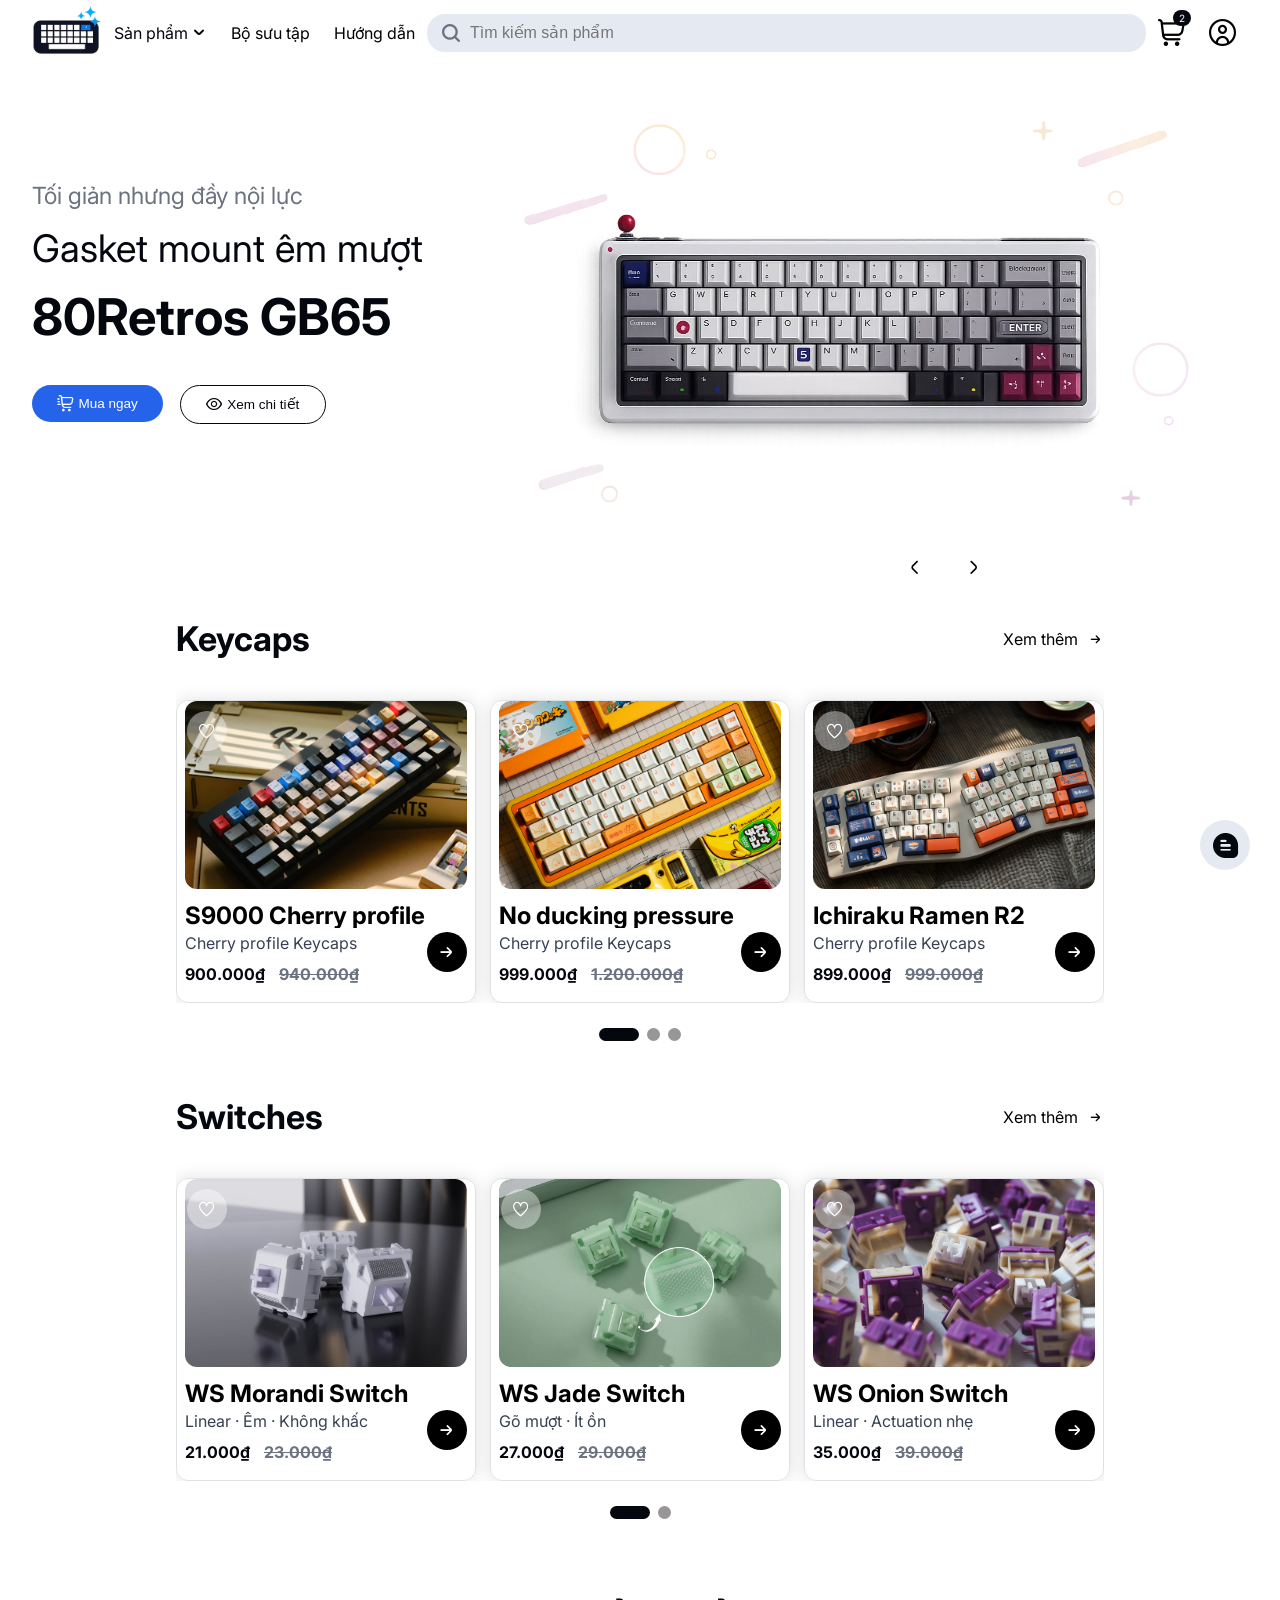
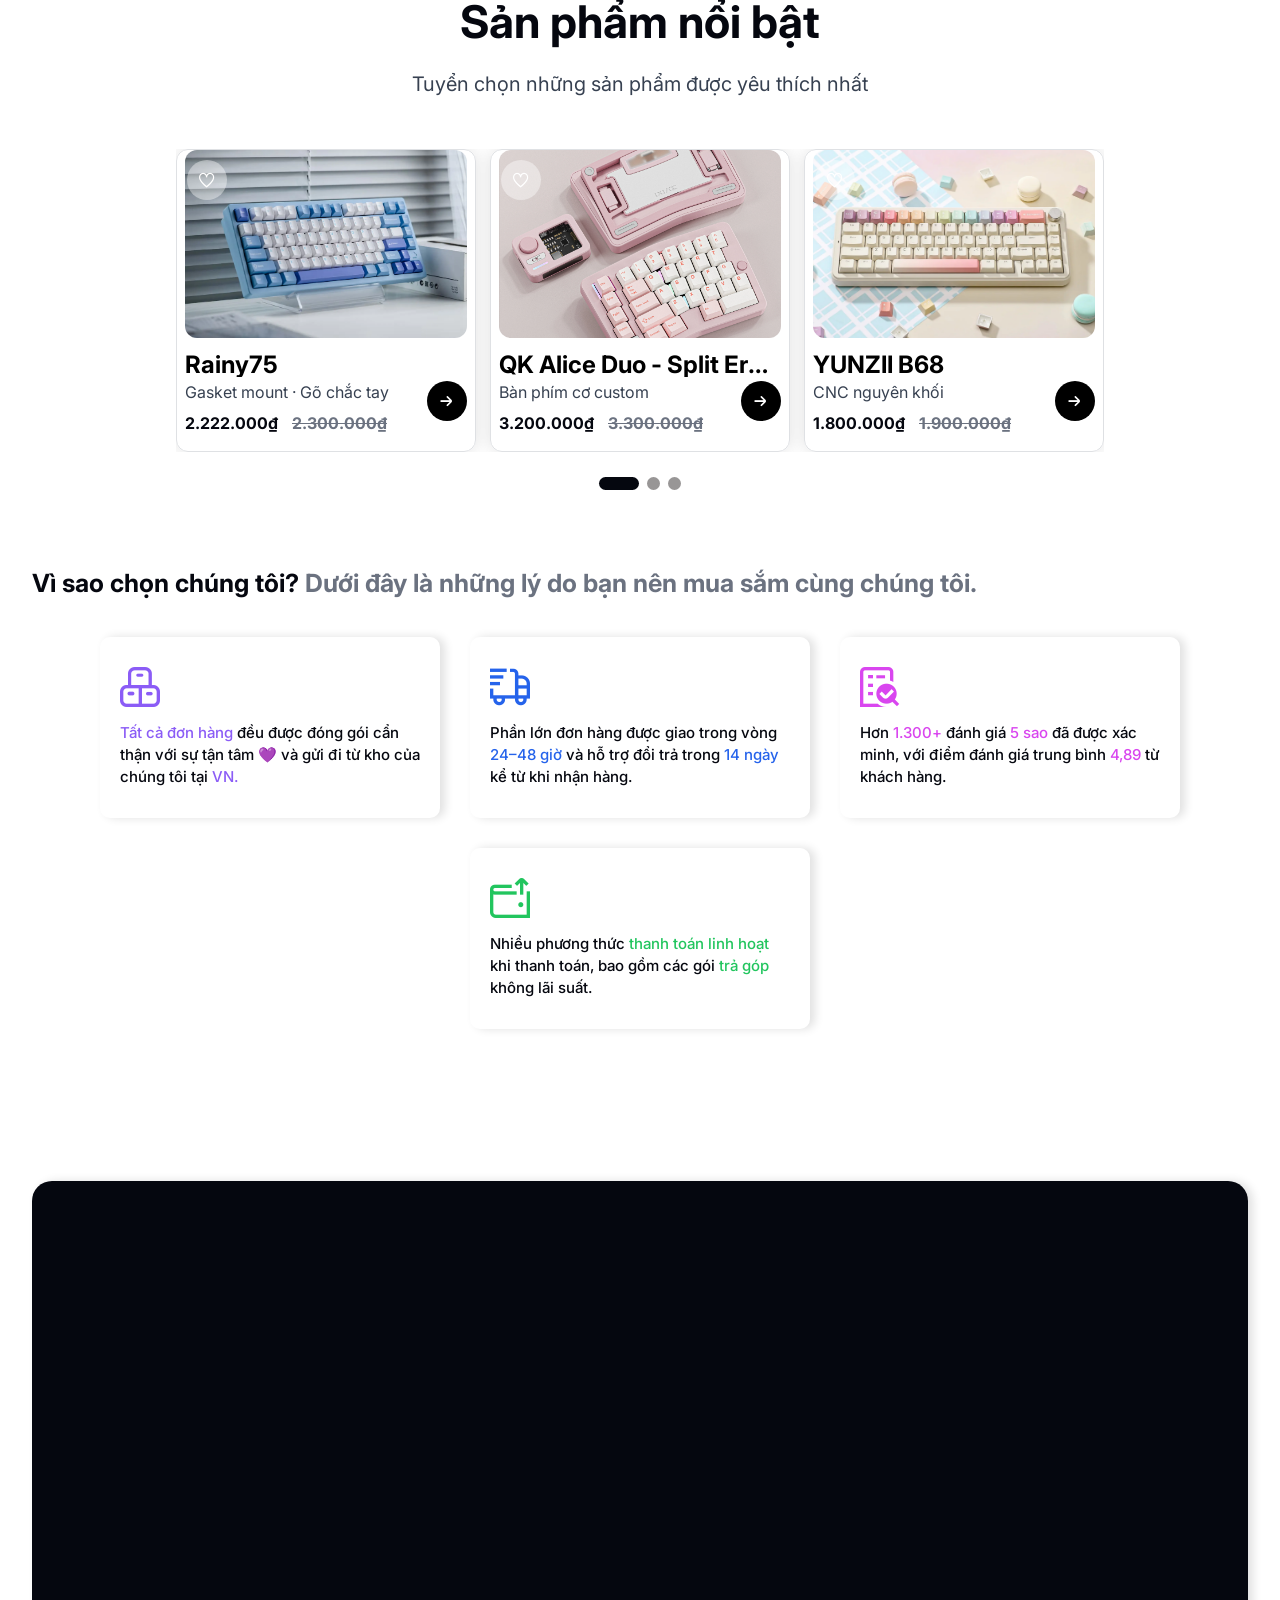
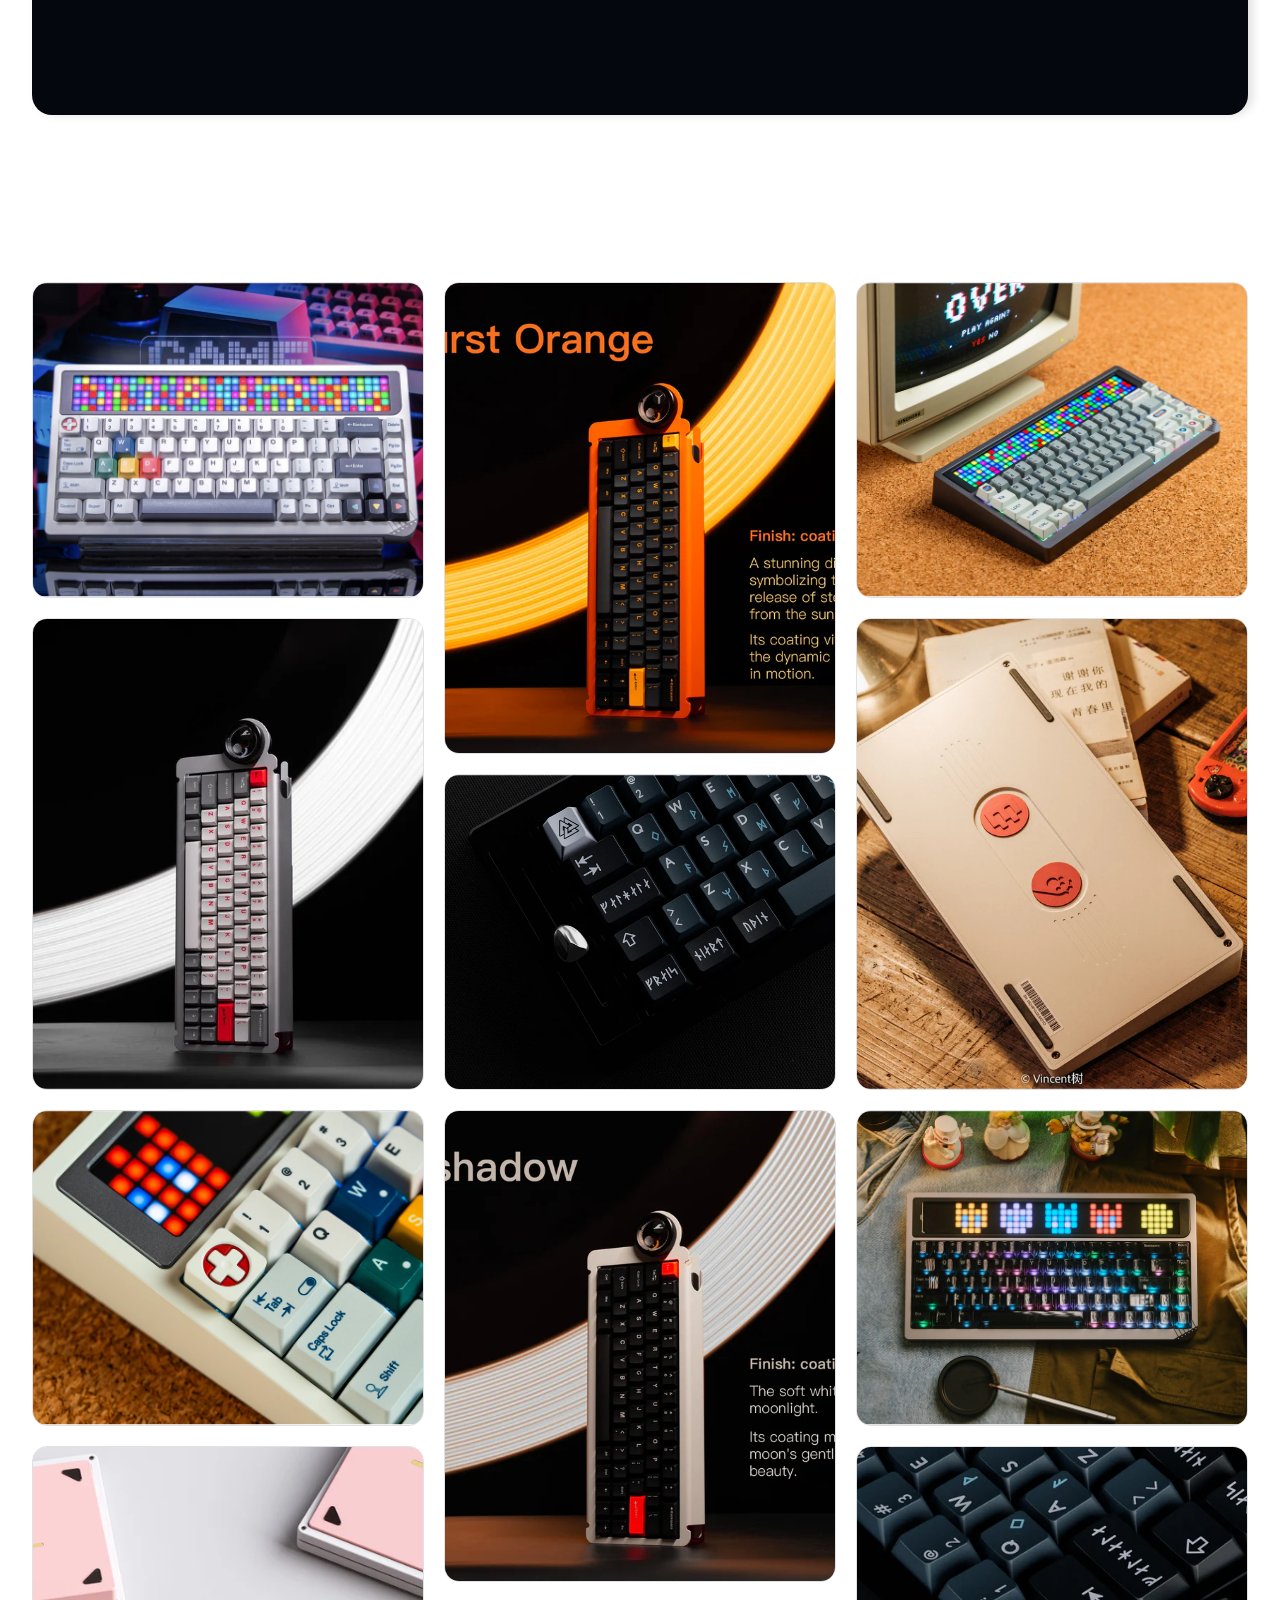
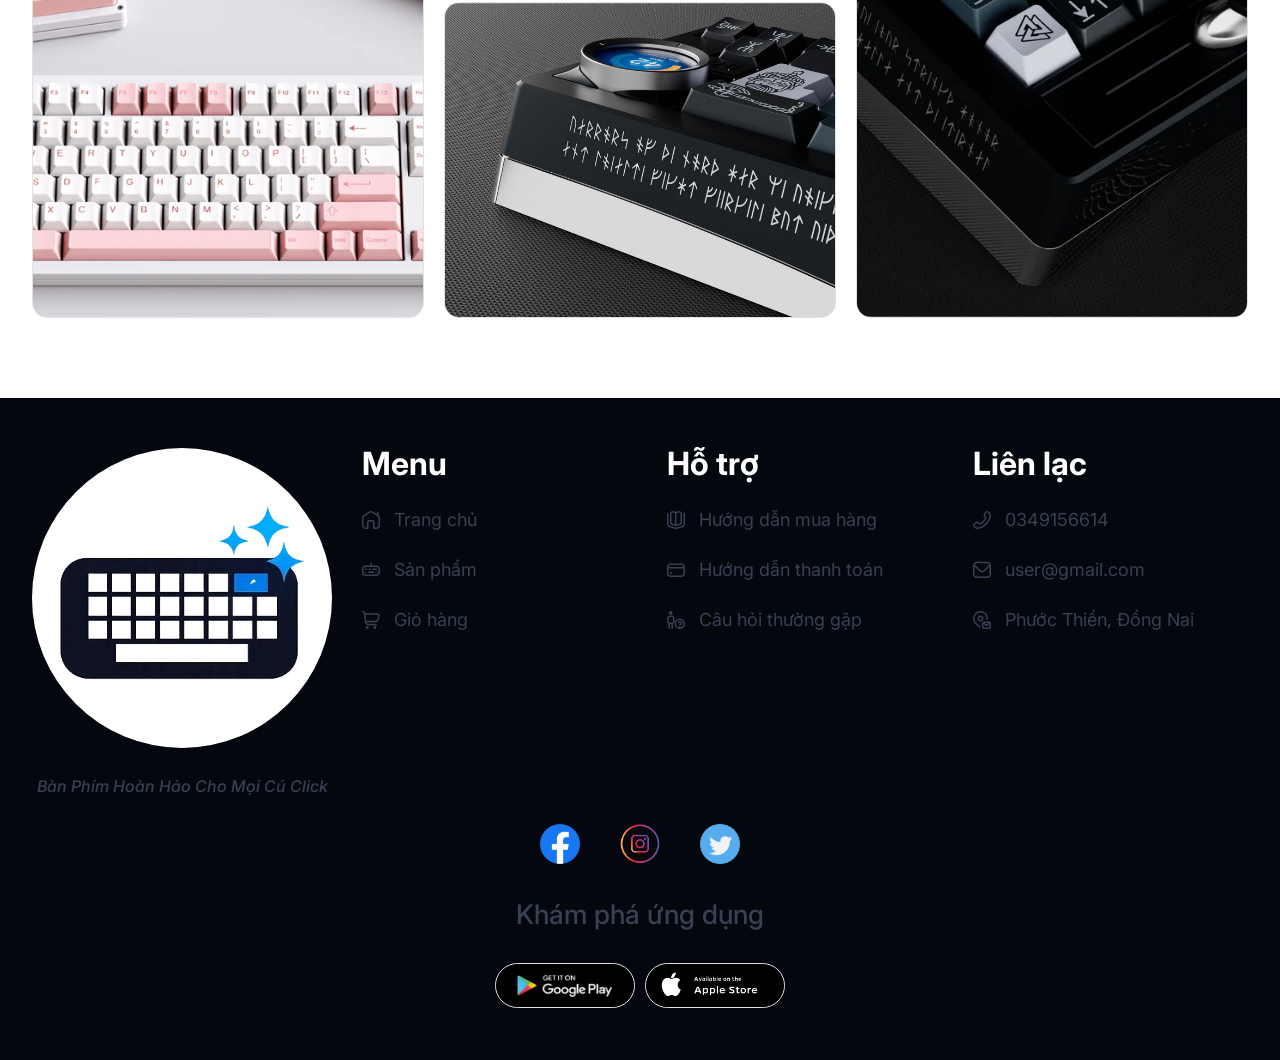
==== commit dba6e3ba: "feat: complete product page UI" ====
--- a/index.html
+++ b/index.html
@@ -21,96 +21,108 @@
     <body>
         <div class="wrapper">
             <!-- header : start -->
-            <header
-                class="container header d-flex align-items-center justify-content-between"
-            >
+            <header class="container header">
                 <!-- sidebar : start -->
-                <input id="toggle-sidebar" type="checkbox" />
-                <label
-                    class="header__summary justify-content-center align-items-center"
-                    for="toggle-sidebar"
-                >
+                <input
+                    class="toggle-sidebar"
+                    id="toggle-sidebar"
+                    type="checkbox"
+                />
+                <label class="header__trigger-sidebar" for="toggle-sidebar">
                     <i class="fi fi-br-menu-burger"></i>
                 </label>
                 <label for="toggle-sidebar" class="modal"></label>
                 <aside class="sidebar">
-                    <div class="sidebar__search d-flex align-items-center">
-                        <label for="search">
-                            <i class="fi fi-br-search"></i>
-                        </label>
-                        <input
-                            id="search"
-                            name="search"
-                            placeholder="Tìm kiếm sản phẩm"
-                        />
+                    <div class="header-sidebar">
+                        <div class="header-sidebar__search">
+                            <label for="search">
+                                <i class="fi fi-br-search"></i>
+                            </label>
+                            <input
+                                id="search"
+                                name="search"
+                                placeholder="Tìm kiếm sản phẩm"
+                            />
+                        </div>
+
+                        <nav class="header-sidebar__nav mt-2">
+                            <ul class="header-sidebar__nav-list">
+                                <li>
+                                    <details class="header-sidebar__details">
+                                        <summary
+                                            class="header-sidebar__details-trigger"
+                                        >
+                                            <span>Sản phẩm</span>
+
+                                            <i
+                                                class="angle-down fi fi-br-angle-small-down"
+                                            ></i>
+                                            <i
+                                                class="angle-up fi fi-br-angle-small-up"
+                                            ></i>
+                                        </summary>
+                                        <ul
+                                            class="header-sidebar__details-content"
+                                        >
+                                            <li>
+                                                <a
+                                                    class="header-sidebar__link"
+                                                    href="./products.html"
+                                                >
+                                                    Bàn phím
+                                                </a>
+                                            </li>
+                                            <li>
+                                                <a
+                                                    class="header-sidebar__link"
+                                                    href="./products.html"
+                                                >
+                                                    Keycap
+                                                </a>
+                                            </li>
+                                            <li>
+                                                <a
+                                                    class="header-sidebar__link"
+                                                    href="./products.html"
+                                                >
+                                                    Switch
+                                                </a>
+                                            </li>
+
+                                            <li>
+                                                <a
+                                                    class="header-sidebar__link"
+                                                    href="./products.html"
+                                                >
+                                                    Dụng cụ hỗ trợ
+                                                </a>
+                                            </li>
+                                        </ul>
+                                    </details>
+                                </li>
+                                <li>
+                                    <a class="header-sidebar__link" href="">
+                                        Bộ sưu tập
+                                    </a>
+                                </li>
+                                <li>
+                                    <a class="header-sidebar__link" href="">
+                                        Hướng dẫn
+                                    </a>
+                                </li>
+                            </ul>
+                        </nav>
+                        <a class="header-sidebar__tail" href="./sign-up.html">
+                            <div class="header-sidebar__user">
+                                <i class="fi fi-rr-circle-user"></i>
+                                <span>Đăng ký / Đăng nhập</span>
+                            </div>
+
+                            <i
+                                class="header-sidebar__setting fi fi-sr-settings"
+                            ></i>
+                        </a>
                     </div>
-
-                    <nav class="sidebar__nav mt-2">
-                        <ul class="sidebar__nav-list">
-                            <li class="sidebar__nav-item">
-                                <input id="toggle-dropdown" type="checkbox" />
-                                <label
-                                    for="toggle-dropdown"
-                                    class="sidebar__nav-trigger d-flex justify-content-between align-items-center"
-                                >
-                                    <span>Sản phẩm</span>
-
-                                    <i
-                                        class="angle-down fi fi-br-angle-small-down"
-                                    ></i>
-                                    <i
-                                        class="angle-up fi fi-br-angle-small-up"
-                                    ></i>
-                                </label>
-
-                                <ul class="sidebar__dropdown">
-                                    <li>
-                                        <a
-                                            class="sidebar__dropdown-link"
-                                            href=""
-                                        >
-                                            Bàn phím
-                                        </a>
-                                    </li>
-                                    <li>
-                                        <a
-                                            class="sidebar__dropdown-link"
-                                            href=""
-                                        >
-                                            Keycap
-                                        </a>
-                                    </li>
-                                    <li>
-                                        <a
-                                            class="sidebar__dropdown-link"
-                                            href=""
-                                        >
-                                            Switch
-                                        </a>
-                                    </li>
-
-                                    <li>
-                                        <a
-                                            class="sidebar__dropdown-link"
-                                            href=""
-                                        >
-                                            Dụng cụ hỗ trợ
-                                        </a>
-                                    </li>
-                                </ul>
-                            </li>
-                            <li class="sidebar__nav-item">
-                                <a class="sidebar__nav-link" href="">
-                                    Bộ sưu tập
-                                </a>
-                            </li>
-                            <li class="sidebar__nav-item">
-                                <a class="sidebar__nav-link" href="">
-                                    Hướng dẫn
-                                </a>
-                            </li>
-                        </ul>
-                    </nav>
                 </aside>
                 <!-- sidebar : end -->
                 <!-- logo : start -->
@@ -125,18 +137,16 @@
                 <!-- logo : end -->
                 <!-- nav : start -->
                 <nav class="header__nav">
-                    <ul class="header__nav-list d-flex">
+                    <ul class="header__nav-list">
                         <li class="header__nav-item">
-                            <div
-                                class="header__nav-link dropdown-wrap d-flex text-center"
-                            >
+                            <div class="header__nav-link dropdown-wrap">
                                 <span>Sản phẩm</span>
                                 <i class="fi fi-br-angle-small-down"></i>
                                 <ul class="dropdown product-dropdown">
                                     <li>
                                         <a
-                                            class="product-dropdown__link d-flex align-items-center"
-                                            href=""
+                                            class="product-dropdown__link"
+                                            href="./products.html"
                                         >
                                             <img
                                                 loading="lazy"
@@ -147,8 +157,8 @@
                                     </li>
                                     <li>
                                         <a
-                                            class="product-dropdown__link d-flex align-items-center"
-                                            href=""
+                                            class="product-dropdown__link"
+                                            href="./products.html"
                                         >
                                             <img
                                                 loading="lazy"
@@ -159,8 +169,8 @@
                                     </li>
                                     <li>
                                         <a
-                                            class="product-dropdown__link d-flex align-items-center"
-                                            href=""
+                                            class="product-dropdown__link"
+                                            href="./products.html"
                                         >
                                             <img
                                                 loading="lazy"
@@ -172,8 +182,8 @@
 
                                     <li>
                                         <a
-                                            class="product-dropdown__link d-flex align-items-center"
-                                            href=""
+                                            class="product-dropdown__link"
+                                            href="./products.html"
                                         >
                                             <img
                                                 loading="lazy"
@@ -195,18 +205,18 @@
                 </nav>
                 <!-- nav : end -->
                 <!-- search : start -->
-                <div class="header__search align-items-center">
+                <form class="header__search">
                     <label for="search"><i class="fi fi-br-search"></i></label>
                     <input
                         id="search"
                         name="search"
                         placeholder="Tìm kiếm sản phẩm"
                     />
-                </div>
+                </form>
                 <!-- search : end -->
 
                 <!-- actions : start -->
-                <div class="header__actions d-flex">
+                <div class="header__actions">
                     <div class="header__action dropdown-wrap">
                         <a href="./cart.html" class="header__action-icon">
                             <span class="header__action-badge center">2</span>
@@ -219,10 +229,8 @@
                             <ul class="cart-dropdown__list">
                                 <li>
                                     <a class="cart-dropdown__link" href="">
-                                        <div
-                                            class="product-small d-flex justify-content-between"
-                                        >
-                                            <div class="d-flex">
+                                        <div class="product-small">
+                                            <div class="product-small__left">
                                                 <div class="product-small__img">
                                                     <img
                                                         loading="lazy"
@@ -244,84 +252,76 @@
                                 </li>
                                 <li>
                                     <a class="cart-dropdown__link" href="">
-                                        <div
-                                            class="product-small d-flex justify-content-between"
-                                        >
-                                            <div class="d-flex">
+                                        <div class="product-small">
+                                            <div class="product-small__left">
                                                 <div class="product-small__img">
                                                     <img
                                                         loading="lazy"
-                                                        src="./assets/imgs/keyboards/AM-RGB-65-R1.5/1.webp"
+                                                        src="./assets/imgs/keyboards/80Retros-GB65/1.webp"
                                                         alt="keyboard"
                                                     />
                                                 </div>
                                                 <span
                                                     class="product-small_name"
                                                 >
-                                                    AM RGB 65 R1.5
+                                                    80Retros GB65
                                                 </span>
                                             </div>
                                             <span class="product-small_price">
-                                                1.000.000đ
+                                                2.000.000đ
                                             </span>
                                         </div>
                                     </a>
                                 </li>
                                 <li>
                                     <a class="cart-dropdown__link" href="">
-                                        <div
-                                            class="product-small d-flex justify-content-between"
-                                        >
-                                            <div class="d-flex">
+                                        <div class="product-small">
+                                            <div class="product-small__left">
                                                 <div class="product-small__img">
                                                     <img
                                                         loading="lazy"
-                                                        src="./assets/imgs/keyboards/AM-RGB-65-R1.5/1.webp"
+                                                        src="./assets/imgs/keyboards/boop-redux/1.webp"
                                                         alt="keyboard"
                                                     />
                                                 </div>
                                                 <span
                                                     class="product-small_name"
                                                 >
-                                                    AM RGB 65 R1.5
+                                                    boop redux
                                                 </span>
                                             </div>
                                             <span class="product-small_price">
-                                                1.000.000đ
+                                                1.500.000đ
                                             </span>
                                         </div>
                                     </a>
                                 </li>
                                 <li>
                                     <a class="cart-dropdown__link" href="">
-                                        <div
-                                            class="product-small d-flex justify-content-between"
-                                        >
-                                            <div class="d-flex">
+                                        <div class="product-small">
+                                            <div class="product-small__left">
                                                 <div class="product-small__img">
                                                     <img
                                                         loading="lazy"
-                                                        src="./assets/imgs/keyboards/AM-RGB-65-R1.5/1.webp"
+                                                        src="./assets/imgs/keyboards/Qwertykeys/1.webp"
                                                         alt="keyboard"
                                                     />
                                                 </div>
                                                 <span
                                                     class="product-small_name"
                                                 >
-                                                    AM RGB 65 R1.5
+                                                    Qwertykeys
                                                 </span>
                                             </div>
                                             <span class="product-small_price">
-                                                1.000.000đ
+                                                3.000.000đ
                                             </span>
                                         </div>
                                     </a>
                                 </li>
                             </ul>
-                            <div
-                                class="cart-dropdown__tail d-flex justify-content-between align-items-center"
-                            >
-                                <span>Tổng 3 sản phẩm</span>
+                            <div class="cart-dropdown__tail">
+                                <span>Tổng 4 sản phẩm</span>
                                 <a href="./cart.html">
                                     <button class="button cart-dropdown__btn">
                                         <span>Giỏ hàng</span>
@@ -336,15 +336,13 @@
                     <div
                         class="header__action header__action--user dropdown-wrap"
                     >
-                        <a href="./profile.html">
+                        <a href="./sign-up.html">
                             <i class="fi fi-rr-circle-user"></i>
                         </a>
                         <ul class="dropdown user-dropdown">
-                            <li
-                                class="user-dropdown__head d-flex align-items-center"
-                            >
+                            <li class="user-dropdown__head">
                                 <i class="fi fi-rr-circle-user"></i>
-                                <span class="ms-1">test123@gmail.com</span>
+                                <span class="ms-1">user@gmail.com</span>
                             </li>
                             <div class="user-dropdown__line"></div>
                             <li>
@@ -370,10 +368,8 @@
             <main class="container main">
                 <!-- carousel : start -->
                 <section class="carousel">
-                    <div class="carousel__slide d-flex">
-                        <div
-                            class="carousel__content d-flex justify-content-center flex-col"
-                        >
+                    <div class="carousel__slide">
+                        <div class="carousel__content">
                             <div class="carousel__text">
                                 <span class="carousel__label">
                                     Gõ chuẩn từng phím
@@ -385,7 +381,7 @@
                             </div>
 
                             <div class="carousel__btns mt-2">
-                                <a class="carousel__link" href="">
+                                <a href="">
                                     <button class="button carousel__btn">
                                         <i
                                             class="fi fi-rr-cart-shopping-fast"
@@ -393,7 +389,7 @@
                                         <span>Mua ngay</span>
                                     </button>
                                 </a>
-                                <a class="carousel__link" href="">
+                                <a href="">
                                     <button
                                         class="button button--outline carousel__btn"
                                     >
@@ -407,7 +403,7 @@
                         <div class="carousel__img">
                             <img
                                 loading="lazy"
-                                src="./assets/imgs/banners/3.png"
+                                src="./assets/imgs/banners/AM-RGB-65-R1.5.png"
                             />
                         </div>
 
@@ -425,48 +421,44 @@
 
                 <!-- keycaps : start -->
                 <section class="keycaps">
-                    <div
-                        class="products-carousel d-flex flex-col align-items-center my-3"
-                    >
+                    <div class="products-carousel my-3">
                         <div class="products-carousel__viewport">
-                            <div
-                                class="keycaps__head mb-4 d-flex justify-content-between align-items-center reveal"
-                            >
+                            <div class="keycaps__head mb-4 reveal">
                                 <h2 class="title">Keycaps</h2>
-                                <a class="center gap-1" href="">
+                                <a class="center" href="./products.html">
                                     <span>Xem thêm</span>
                                     <i class="fi fi-rr-arrow-small-right"></i>
                                 </a>
                             </div>
-                            <div class="products-carousel__track d-flex">
-                                <div class="product">
-                                    <div class="product__imgs">
-                                        <img
-                                            loading="lazy"
-                                            src="./assets/imgs/keycaps/S9000-Cherry-profile/1.webp"
-                                        />
-                                        <img
-                                            loading="lazy"
-                                            src="./assets/imgs/keycaps/S9000-Cherry-profile/2.webp"
-                                        />
-                                    </div>
-                                    <div class="product__badge">
-                                        <i class="fi fi-rs-heart"></i>
-                                    </div>
-                                    <h3 class="product__title">
-                                        S9000 Cherry profile
-                                    </h3>
+                            <div class="products-carousel__track">
+                                <div class="product">
+                                    <a href="./detail.html">
+                                        <div class="product__imgs">
+                                            <img
+                                                loading="lazy"
+                                                src="./assets/imgs/keycaps/S9000-Cherry-profile/1.webp"
+                                            />
+                                            <img
+                                                loading="lazy"
+                                                src="./assets/imgs/keycaps/S9000-Cherry-profile/2.webp"
+                                            />
+                                        </div>
+                                        <div class="product__badge">
+                                            <i class="fi fi-rs-heart"></i>
+                                        </div>
+                                        <h3 class="product__title">
+                                            S9000 Cherry profile
+                                        </h3>
+                                    </a>
                                     <span class="product__subtitle">
                                         Cherry profile Keycaps
                                     </span>
                                     <div class="product__price">
-                                        <span
-                                            class="product__origin-price me-1"
-                                        >
-                                            $36.00
-                                        </span>
-                                        <span class="product__sale-price">
-                                            $39.00
+                                        <span class="product__sale-price me-1">
+                                            900.000₫
+                                        </span>
+                                        <span class="product__origin-price">
+                                            940.000₫
                                         </span>
                                     </div>
                                     <a>
@@ -478,33 +470,33 @@
                                     </a>
                                 </div>
                                 <div class="product">
-                                    <div class="product__imgs">
-                                        <img
-                                            loading="lazy"
-                                            src="./assets/imgs/keycaps/No-ducking-pressure/1.webp"
-                                        />
-                                        <img
-                                            loading="lazy"
-                                            src="./assets/imgs/keycaps/No-ducking-pressure/2.webp"
-                                        />
-                                    </div>
-                                    <div class="product__badge">
-                                        <i class="fi fi-rs-heart"></i>
-                                    </div>
-                                    <h3 class="product__title">
-                                        No ducking pressure
-                                    </h3>
+                                    <a href="./detail.html">
+                                        <div class="product__imgs">
+                                            <img
+                                                loading="lazy"
+                                                src="./assets/imgs/keycaps/No-ducking-pressure/1.webp"
+                                            />
+                                            <img
+                                                loading="lazy"
+                                                src="./assets/imgs/keycaps/No-ducking-pressure/2.webp"
+                                            />
+                                        </div>
+                                        <div class="product__badge">
+                                            <i class="fi fi-rs-heart"></i>
+                                        </div>
+                                        <h3 class="product__title">
+                                            No ducking pressure
+                                        </h3>
+                                    </a>
                                     <span class="product__subtitle">
                                         Cherry profile Keycaps
                                     </span>
                                     <div class="product__price">
-                                        <span
-                                            class="product__origin-price me-1"
-                                        >
-                                            $35.00
-                                        </span>
-                                        <span class="product__sale-price">
-                                            $38.00
+                                        <span class="product__sale-price me-1">
+                                            999.000₫
+                                        </span>
+                                        <span class="product__origin-price">
+                                            1.200.000₫
                                         </span>
                                     </div>
                                     <a href="">
@@ -516,33 +508,33 @@
                                     </a>
                                 </div>
                                 <div class="product">
-                                    <div class="product__imgs">
-                                        <img
-                                            loading="lazy"
-                                            src="./assets/imgs/keycaps/Ichiraku-Ramen-R2/1.webp"
-                                        />
-                                        <img
-                                            loading="lazy"
-                                            src="./assets/imgs/keycaps/Ichiraku-Ramen-R2/2.webp"
-                                        />
-                                    </div>
-                                    <div class="product__badge">
-                                        <i class="fi fi-rs-heart"></i>
-                                    </div>
-                                    <h3 class="product__title">
-                                        Ichiraku Ramen R2
-                                    </h3>
+                                    <a href="./detail.html">
+                                        <div class="product__imgs">
+                                            <img
+                                                loading="lazy"
+                                                src="./assets/imgs/keycaps/Ichiraku-Ramen-R2/1.webp"
+                                            />
+                                            <img
+                                                loading="lazy"
+                                                src="./assets/imgs/keycaps/Ichiraku-Ramen-R2/2.webp"
+                                            />
+                                        </div>
+                                        <div class="product__badge">
+                                            <i class="fi fi-rs-heart"></i>
+                                        </div>
+                                        <h3 class="product__title">
+                                            Ichiraku Ramen R2
+                                        </h3>
+                                    </a>
                                     <span class="product__subtitle">
                                         Cherry profile Keycaps
                                     </span>
                                     <div class="product__price">
-                                        <span
-                                            class="product__origin-price me-1"
-                                        >
-                                            $35.00
-                                        </span>
-                                        <span class="product__sale-price">
-                                            $39.00
+                                        <span class="product__sale-price me-1">
+                                            899.000₫
+                                        </span>
+                                        <span class="product__origin-price">
+                                            999.000₫
                                         </span>
                                     </div>
                                     <a href="">
@@ -554,33 +546,33 @@
                                     </a>
                                 </div>
                                 <div class="product">
-                                    <div class="product__imgs">
-                                        <img
-                                            loading="lazy"
-                                            src="./assets/imgs/keycaps/WS-Orchid-Strings/1.webp"
-                                        />
-                                        <img
-                                            loading="lazy"
-                                            src="./assets/imgs/keycaps/WS-Orchid-Strings/2.webp"
-                                        />
-                                    </div>
-                                    <div class="product__badge">
-                                        <i class="fi fi-rs-heart"></i>
-                                    </div>
-                                    <h3 class="product__title">
-                                        WS Orchid Strings
-                                    </h3>
+                                    <a href="./detail.html">
+                                        <div class="product__imgs">
+                                            <img
+                                                loading="lazy"
+                                                src="./assets/imgs/keycaps/WS-Orchid-Strings/1.webp"
+                                            />
+                                            <img
+                                                loading="lazy"
+                                                src="./assets/imgs/keycaps/WS-Orchid-Strings/2.webp"
+                                            />
+                                        </div>
+                                        <div class="product__badge">
+                                            <i class="fi fi-rs-heart"></i>
+                                        </div>
+                                        <h3 class="product__title">
+                                            WS Orchid Strings
+                                        </h3>
+                                    </a>
                                     <span class="product__subtitle">
                                         Cherry profile Keycaps
                                     </span>
                                     <div class="product__price">
-                                        <span
-                                            class="product__origin-price me-1"
-                                        >
-                                            $54.00
-                                        </span>
-                                        <span class="product__sale-price">
-                                            $59.00
+                                        <span class="product__sale-price me-1">
+                                            1.500.000₫
+                                        </span>
+                                        <span class="product__origin-price">
+                                            1.800.000₫
                                         </span>
                                     </div>
                                     <a href="">
@@ -592,31 +584,33 @@
                                     </a>
                                 </div>
                                 <div class="product">
-                                    <div class="product__imgs">
-                                        <img
-                                            loading="lazy"
-                                            src="./assets/imgs/keycaps/WS-PBT-Mizu/1.webp"
-                                        />
-                                        <img
-                                            loading="lazy"
-                                            src="./assets/imgs/keycaps/WS-PBT-Mizu/2.webp"
-                                        />
-                                    </div>
-                                    <div class="product__badge">
-                                        <i class="fi fi-rs-heart"></i>
-                                    </div>
-                                    <h3 class="product__title">WS PBT Mizu</h3>
+                                    <a href="./detail.html">
+                                        <div class="product__imgs">
+                                            <img
+                                                loading="lazy"
+                                                src="./assets/imgs/keycaps/WS-PBT-Mizu/1.webp"
+                                            />
+                                            <img
+                                                loading="lazy"
+                                                src="./assets/imgs/keycaps/WS-PBT-Mizu/2.webp"
+                                            />
+                                        </div>
+                                        <div class="product__badge">
+                                            <i class="fi fi-rs-heart"></i>
+                                        </div>
+                                        <h3 class="product__title">
+                                            WS PBT Mizu
+                                        </h3>
+                                    </a>
                                     <span class="product__subtitle">
                                         Cherry profile Keycaps
                                     </span>
                                     <div class="product__price">
-                                        <span
-                                            class="product__origin-price me-1"
-                                        >
-                                            $14.00
-                                        </span>
-                                        <span class="product__sale-price">
-                                            $16.00
+                                        <span class="product__sale-price me-1">
+                                            400.000₫
+                                        </span>
+                                        <span class="product__origin-price">
+                                            450.000₫
                                         </span>
                                     </div>
                                     <a href="">
@@ -628,33 +622,33 @@
                                     </a>
                                 </div>
                                 <div class="product">
-                                    <div class="product__imgs">
-                                        <img
-                                            loading="lazy"
-                                            src="./assets/imgs/keycaps/After-the-Rain-R2/1.webp"
-                                        />
-                                        <img
-                                            loading="lazy"
-                                            src="./assets/imgs/keycaps/After-the-Rain-R2/2.webp"
-                                        />
-                                    </div>
-                                    <div class="product__badge">
-                                        <i class="fi fi-rs-heart"></i>
-                                    </div>
-                                    <h3 class="product__title">
-                                        After the Rain R2
-                                    </h3>
+                                    <a href="./detail.html">
+                                        <div class="product__imgs">
+                                            <img
+                                                loading="lazy"
+                                                src="./assets/imgs/keycaps/After-the-Rain-R2/1.webp"
+                                            />
+                                            <img
+                                                loading="lazy"
+                                                src="./assets/imgs/keycaps/After-the-Rain-R2/2.webp"
+                                            />
+                                        </div>
+                                        <div class="product__badge">
+                                            <i class="fi fi-rs-heart"></i>
+                                        </div>
+                                        <h3 class="product__title">
+                                            After the Rain R2
+                                        </h3>
+                                    </a>
                                     <span class="product__subtitle">
                                         Cherry profile Keycaps
                                     </span>
                                     <div class="product__price">
-                                        <span
-                                            class="product__origin-price me-1"
-                                        >
-                                            $30.00
-                                        </span>
-                                        <span class="product__sale-price">
-                                            $32.00
+                                        <span class="product__sale-price me-1">
+                                            820.000₫
+                                        </span>
+                                        <span class="product__origin-price">
+                                            840.000₫
                                         </span>
                                     </div>
                                     <a href="">
@@ -666,31 +660,33 @@
                                     </a>
                                 </div>
                                 <div class="product">
-                                    <div class="product__imgs">
-                                        <img
-                                            loading="lazy"
-                                            src="./assets/imgs/keycaps/WS-Kraken/1.webp"
-                                        />
-                                        <img
-                                            loading="lazy"
-                                            src="./assets/imgs/keycaps/WS-Kraken/2.webp"
-                                        />
-                                    </div>
-                                    <div class="product__badge">
-                                        <i class="fi fi-rs-heart"></i>
-                                    </div>
-                                    <h3 class="product__title">WS Kraken</h3>
+                                    <a href="./detail.html">
+                                        <div class="product__imgs">
+                                            <img
+                                                loading="lazy"
+                                                src="./assets/imgs/keycaps/WS-Kraken/1.webp"
+                                            />
+                                            <img
+                                                loading="lazy"
+                                                src="./assets/imgs/keycaps/WS-Kraken/2.webp"
+                                            />
+                                        </div>
+                                        <div class="product__badge">
+                                            <i class="fi fi-rs-heart"></i>
+                                        </div>
+                                        <h3 class="product__title">
+                                            WS Kraken
+                                        </h3>
+                                    </a>
                                     <span class="product__subtitle">
                                         Cherry profile Keycaps
                                     </span>
                                     <div class="product__price">
-                                        <span
-                                            class="product__origin-price me-1"
-                                        >
-                                            $29.00
-                                        </span>
-                                        <span class="product__sale-price">
-                                            $32.00
+                                        <span class="product__sale-price me-1">
+                                            720.000₫
+                                        </span>
+                                        <span class="product__origin-price">
+                                            780.000₫
                                         </span>
                                     </div>
                                     <a href="">
@@ -703,57 +699,51 @@
                                 </div>
                             </div>
                         </div>
-                        <ul
-                            class="products-carousel__pagination reveal d-flex"
-                        ></ul>
+                        <ul class="products-carousel__pagination reveal"></ul>
                     </div>
                 </section>
-                <!-- keycaps product : end -->
+                <!-- keycaps : end -->
 
                 <!-- switches : start -->
                 <section class="switches">
-                    <div
-                        class="products-carousel d-flex flex-col align-items-center my-3"
-                    >
+                    <div class="products-carousel my-3">
                         <div class="products-carousel__viewport">
-                            <div
-                                class="reveal switches__head mb-4 d-flex justify-content-between align-items-center"
-                            >
+                            <div class="reveal switches__head mb-4">
                                 <h2 class="title">Switches</h2>
-                                <a class="center gap-1" href="">
+                                <a class="center" href="./products.html">
                                     <span>Xem thêm</span>
                                     <i class="fi fi-rr-arrow-small-right"></i>
                                 </a>
                             </div>
-                            <div class="products-carousel__track d-flex">
-                                <div class="product">
-                                    <div class="product__imgs">
-                                        <img
-                                            loading="lazy"
-                                            src="./assets/imgs/switches/WS-Morandi-Switch/1.webp"
-                                        />
-                                        <img
-                                            loading="lazy"
-                                            src="./assets/imgs/switches/WS-Morandi-Switch/2.webp"
-                                        />
-                                    </div>
-                                    <div class="product__badge">
-                                        <i class="fi fi-rs-heart"></i>
-                                    </div>
-                                    <h3 class="product__title">
-                                        WS Morandi Switch
-                                    </h3>
+                            <div class="products-carousel__track">
+                                <div class="product">
+                                    <a href="./detail.html">
+                                        <div class="product__imgs">
+                                            <img
+                                                loading="lazy"
+                                                src="./assets/imgs/switches/WS-Morandi-Switch/1.webp"
+                                            />
+                                            <img
+                                                loading="lazy"
+                                                src="./assets/imgs/switches/WS-Morandi-Switch/2.webp"
+                                            />
+                                        </div>
+                                        <div class="product__badge">
+                                            <i class="fi fi-rs-heart"></i>
+                                        </div>
+                                        <h3 class="product__title">
+                                            WS Morandi Switch
+                                        </h3>
+                                    </a>
                                     <span class="product__subtitle">
                                         Linear · Êm · Không khấc
                                     </span>
                                     <div class="product__price">
-                                        <span
-                                            class="product__origin-price me-1"
-                                        >
-                                            $15.05
-                                        </span>
-                                        <span class="product__sale-price">
-                                            $17.05
+                                        <span class="product__sale-price me-1">
+                                            21.000₫
+                                        </span>
+                                        <span class="product__origin-price">
+                                            23.000₫
                                         </span>
                                     </div>
                                     <a>
@@ -765,33 +755,33 @@
                                     </a>
                                 </div>
                                 <div class="product">
-                                    <div class="product__imgs">
-                                        <img
-                                            loading="lazy"
-                                            src="./assets/imgs/switches/WS-Jade-Switch/1.webp"
-                                        />
-                                        <img
-                                            loading="lazy"
-                                            src="./assets/imgs/switches/WS-Jade-Switch/2.webp"
-                                        />
-                                    </div>
-                                    <div class="product__badge">
-                                        <i class="fi fi-rs-heart"></i>
-                                    </div>
-                                    <h3 class="product__title">
-                                        WS Jade Switch
-                                    </h3>
+                                    <a href="./detail.html">
+                                        <div class="product__imgs">
+                                            <img
+                                                loading="lazy"
+                                                src="./assets/imgs/switches/WS-Jade-Switch/1.webp"
+                                            />
+                                            <img
+                                                loading="lazy"
+                                                src="./assets/imgs/switches/WS-Jade-Switch/2.webp"
+                                            />
+                                        </div>
+                                        <div class="product__badge">
+                                            <i class="fi fi-rs-heart"></i>
+                                        </div>
+                                        <h3 class="product__title">
+                                            WS Jade Switch
+                                        </h3>
+                                    </a>
                                     <span class="product__subtitle">
                                         Gõ mượt · Ít ồn
                                     </span>
                                     <div class="product__price">
-                                        <span
-                                            class="product__origin-price me-1"
-                                        >
-                                            $19.99
-                                        </span>
-                                        <span class="product__sale-price">
-                                            $21.99
+                                        <span class="product__sale-price me-1">
+                                            27.000₫
+                                        </span>
+                                        <span class="product__origin-price">
+                                            29.000₫
                                         </span>
                                     </div>
                                     <a href="">
@@ -803,33 +793,33 @@
                                     </a>
                                 </div>
                                 <div class="product">
-                                    <div class="product__imgs">
-                                        <img
-                                            loading="lazy"
-                                            src="./assets/imgs/switches/WS-Onion-Switch/1.webp"
-                                        />
-                                        <img
-                                            loading="lazy"
-                                            src="./assets/imgs/switches/WS-Onion-Switch/2.webp"
-                                        />
-                                    </div>
-                                    <div class="product__badge">
-                                        <i class="fi fi-rs-heart"></i>
-                                    </div>
-                                    <h3 class="product__title">
-                                        WS Onion Switch
-                                    </h3>
+                                    <a href="./detail.html">
+                                        <div class="product__imgs">
+                                            <img
+                                                loading="lazy"
+                                                src="./assets/imgs/switches/WS-Onion-Switch/1.webp"
+                                            />
+                                            <img
+                                                loading="lazy"
+                                                src="./assets/imgs/switches/WS-Onion-Switch/2.webp"
+                                            />
+                                        </div>
+                                        <div class="product__badge">
+                                            <i class="fi fi-rs-heart"></i>
+                                        </div>
+                                        <h3 class="product__title">
+                                            WS Onion Switch
+                                        </h3>
+                                    </a>
                                     <span class="product__subtitle">
                                         Linear · Actuation nhẹ
                                     </span>
                                     <div class="product__price">
-                                        <span
-                                            class="product__origin-price me-1"
-                                        >
-                                            $24.50
-                                        </span>
-                                        <span class="product__sale-price">
-                                            $27.50
+                                        <span class="product__sale-price me-1">
+                                            35.000₫
+                                        </span>
+                                        <span class="product__origin-price">
+                                            39.000₫
                                         </span>
                                     </div>
                                     <a href="">
@@ -841,33 +831,33 @@
                                     </a>
                                 </div>
                                 <div class="product">
-                                    <div class="product__imgs">
-                                        <img
-                                            loading="lazy"
-                                            src="./assets/imgs/switches/WS-Pearl-Switch/1.webp"
-                                        />
-                                        <img
-                                            loading="lazy"
-                                            src="./assets/imgs/switches/WS-Pearl-Switch/2.webp"
-                                        />
-                                    </div>
-                                    <div class="product__badge">
-                                        <i class="fi fi-rs-heart"></i>
-                                    </div>
-                                    <h3 class="product__title">
-                                        WS Pearl Switch
-                                    </h3>
+                                    <a href="./detail.html">
+                                        <div class="product__imgs">
+                                            <img
+                                                loading="lazy"
+                                                src="./assets/imgs/switches/WS-Pearl-Switch/1.webp"
+                                            />
+                                            <img
+                                                loading="lazy"
+                                                src="./assets/imgs/switches/WS-Pearl-Switch/2.webp"
+                                            />
+                                        </div>
+                                        <div class="product__badge">
+                                            <i class="fi fi-rs-heart"></i>
+                                        </div>
+                                        <h3 class="product__title">
+                                            WS Pearl Switch
+                                        </h3>
+                                    </a>
                                     <span class="product__subtitle">
                                         Linear cao cấp · Gõ mượt sâu
                                     </span>
                                     <div class="product__price">
-                                        <span
-                                            class="product__origin-price me-1"
-                                        >
-                                            $30.20
-                                        </span>
-                                        <span class="product__sale-price">
-                                            $32.20
+                                        <span class="product__sale-price me-1">
+                                            32.000₫
+                                        </span>
+                                        <span class="product__origin-price">
+                                            33.000₫
                                         </span>
                                     </div>
                                     <a href="">
@@ -879,33 +869,33 @@
                                     </a>
                                 </div>
                                 <div class="product">
-                                    <div class="product__imgs">
-                                        <img
-                                            loading="lazy"
-                                            src="./assets/imgs/switches/WS-POM-Switch/1.webp"
-                                        />
-                                        <img
-                                            loading="lazy"
-                                            src="./assets/imgs/switches/WS-POM-Switch/2.webp"
-                                        />
-                                    </div>
-                                    <div class="product__badge">
-                                        <i class="fi fi-rs-heart"></i>
-                                    </div>
-                                    <h3 class="product__title">
-                                        WS POM+ Switch
-                                    </h3>
+                                    <a href="./detail.html">
+                                        <div class="product__imgs">
+                                            <img
+                                                loading="lazy"
+                                                src="./assets/imgs/switches/WS-POM-Switch/1.webp"
+                                            />
+                                            <img
+                                                loading="lazy"
+                                                src="./assets/imgs/switches/WS-POM-Switch/2.webp"
+                                            />
+                                        </div>
+                                        <div class="product__badge">
+                                            <i class="fi fi-rs-heart"></i>
+                                        </div>
+                                        <h3 class="product__title">
+                                            WS POM+ Switch
+                                        </h3>
+                                    </a>
                                     <span class="product__subtitle">
                                         Linear cao cấp · Gõ mượt sâu
                                     </span>
                                     <div class="product__price">
-                                        <span
-                                            class="product__origin-price me-1"
-                                        >
-                                            $34.20
-                                        </span>
-                                        <span class="product__sale-price">
-                                            $40.00
+                                        <span class="product__sale-price me-1">
+                                            42.000₫
+                                        </span>
+                                        <span class="product__origin-price">
+                                            45.000₫
                                         </span>
                                     </div>
                                     <a href="">
@@ -918,9 +908,7 @@
                                 </div>
                             </div>
                         </div>
-                        <ul
-                            class="products-carousel__pagination reveal d-flex"
-                        ></ul>
+                        <ul class="products-carousel__pagination reveal"></ul>
                     </div>
                 </section>
                 <!-- switches products : end -->
@@ -934,37 +922,35 @@
                             Tuyển chọn những sản phẩm được yêu thích nhất
                         </span>
                     </div>
-                    <div
-                        class="products-carousel d-flex flex-col align-items-center my-3"
-                    >
+                    <div class="products-carousel my-3">
                         <div class="products-carousel__viewport">
-                            <div class="products-carousel__track d-flex">
-                                <div class="product">
-                                    <div class="product__imgs">
-                                        <img
-                                            loading="lazy"
-                                            src="./assets/imgs/keyboards/rainy-75/1.avif"
-                                        />
-                                        <img
-                                            loading="lazy"
-                                            src="./assets/imgs/keyboards/rainy-75/2.avif"
-                                        />
-                                    </div>
-                                    <div class="product__badge">
-                                        <i class="fi fi-rs-heart"></i>
-                                    </div>
-                                    <h3 class="product__title">Rainy75</h3>
+                            <div class="products-carousel__track">
+                                <div class="product">
+                                    <a href="./detail.html">
+                                        <div class="product__imgs">
+                                            <img
+                                                loading="lazy"
+                                                src="./assets/imgs/keyboards/rainy-75/1.webp"
+                                            />
+                                            <img
+                                                loading="lazy"
+                                                src="./assets/imgs/keyboards/rainy-75/2.webp"
+                                            />
+                                        </div>
+                                        <div class="product__badge">
+                                            <i class="fi fi-rs-heart"></i>
+                                        </div>
+                                        <h3 class="product__title">Rainy75</h3>
+                                    </a>
                                     <span class="product__subtitle">
                                         Gasket mount · Gõ chắc tay
                                     </span>
                                     <div class="product__price">
-                                        <span
-                                            class="product__origin-price me-1"
-                                        >
-                                            $99.00
-                                        </span>
-                                        <span class="product__sale-price">
-                                            $120.00
+                                        <span class="product__sale-price me-1">
+                                            2.222.000₫
+                                        </span>
+                                        <span class="product__origin-price">
+                                            2.300.000₫
                                         </span>
                                     </div>
                                     <a href="">
@@ -976,33 +962,33 @@
                                     </a>
                                 </div>
                                 <div class="product">
-                                    <div class="product__imgs">
-                                        <img
-                                            loading="lazy"
-                                            src="./assets/imgs/keyboards/Qwertykeys/1.webp"
-                                        />
-                                        <img
-                                            loading="lazy"
-                                            src="./assets/imgs/keyboards/Qwertykeys/2.webp"
-                                        />
-                                    </div>
-                                    <div class="product__badge">
-                                        <i class="fi fi-rs-heart"></i>
-                                    </div>
-                                    <h3 class="product__title">
-                                        QwertykeysQK Alice Duo - Split Ergonomic
-                                    </h3>
+                                    <a href="./detail.html">
+                                        <div class="product__imgs">
+                                            <img
+                                                loading="lazy"
+                                                src="./assets/imgs/keyboards/Qwertykeys/1.webp"
+                                            />
+                                            <img
+                                                loading="lazy"
+                                                src="./assets/imgs/keyboards/Qwertykeys/2.webp"
+                                            />
+                                        </div>
+                                        <div class="product__badge">
+                                            <i class="fi fi-rs-heart"></i>
+                                        </div>
+                                        <h3 class="product__title">
+                                            QK Alice Duo - Split Ergonomic
+                                        </h3>
+                                    </a>
                                     <span class="product__subtitle">
                                         Bàn phím cơ custom
                                     </span>
                                     <div class="product__price">
-                                        <span
-                                            class="product__origin-price me-1"
-                                        >
-                                            $329.99
-                                        </span>
-                                        <span class="product__sale-price">
-                                            $399.99
+                                        <span class="product__sale-price me-1">
+                                            3.200.000₫
+                                        </span>
+                                        <span class="product__origin-price">
+                                            3.300.000₫
                                         </span>
                                     </div>
                                     <a href="">
@@ -1014,31 +1000,33 @@
                                     </a>
                                 </div>
                                 <div class="product">
-                                    <div class="product__imgs">
-                                        <img
-                                            loading="lazy"
-                                            src="./assets/imgs/keyboards/YUNZII-B68/1.webp"
-                                        />
-                                        <img
-                                            loading="lazy"
-                                            src="./assets/imgs/keyboards/YUNZII-B68/2.webp"
-                                        />
-                                    </div>
-                                    <div class="product__badge">
-                                        <i class="fi fi-rs-heart"></i>
-                                    </div>
-                                    <h3 class="product__title">YUNZII B68</h3>
-                                    <span class="product__subtitle">
-                                        CNC nguyên khối · Hoàn thiện cao
-                                    </span>
-                                    <div class="product__price">
-                                        <span
-                                            class="product__origin-price me-1"
-                                        >
-                                            $89.99
-                                        </span>
-                                        <span class="product__sale-price">
-                                            $99.99
+                                    <a href="./detail.html">
+                                        <div class="product__imgs">
+                                            <img
+                                                loading="lazy"
+                                                src="./assets/imgs/keyboards/YUNZII-B68/1.webp"
+                                            />
+                                            <img
+                                                loading="lazy"
+                                                src="./assets/imgs/keyboards/YUNZII-B68/2.webp"
+                                            />
+                                        </div>
+                                        <div class="product__badge">
+                                            <i class="fi fi-rs-heart"></i>
+                                        </div>
+                                        <h3 class="product__title">
+                                            YUNZII B68
+                                        </h3>
+                                    </a>
+                                    <span class="product__subtitle">
+                                        CNC nguyên khối
+                                    </span>
+                                    <div class="product__price">
+                                        <span class="product__sale-price me-1">
+                                            1.800.000₫
+                                        </span>
+                                        <span class="product__origin-price">
+                                            1.900.000₫
                                         </span>
                                     </div>
                                     <a href="">
@@ -1050,33 +1038,33 @@
                                     </a>
                                 </div>
                                 <div class="product">
-                                    <div class="product__imgs">
-                                        <img
-                                            loading="lazy"
-                                            src="./assets/imgs/keyboards/80Retros-GB65/1.webp"
-                                        />
-                                        <img
-                                            loading="lazy"
-                                            src="./assets/imgs/keyboards/80Retros-GB65/2.webp"
-                                        />
-                                    </div>
-                                    <div class="product__badge">
-                                        <i class="fi fi-rs-heart"></i>
-                                    </div>
-                                    <h3 class="product__title">
-                                        80Retros GB65
-                                    </h3>
+                                    <a href="./detail.html">
+                                        <div class="product__imgs">
+                                            <img
+                                                loading="lazy"
+                                                src="./assets/imgs/keyboards/80Retros-GB65/1.webp"
+                                            />
+                                            <img
+                                                loading="lazy"
+                                                src="./assets/imgs/keyboards/80Retros-GB65/2.webp"
+                                            />
+                                        </div>
+                                        <div class="product__badge">
+                                            <i class="fi fi-rs-heart"></i>
+                                        </div>
+                                        <h3 class="product__title">
+                                            80Retros GB65
+                                        </h3>
+                                    </a>
                                     <span class="product__subtitle">
                                         Custom Keyboard
                                     </span>
                                     <div class="product__price">
-                                        <span
-                                            class="product__origin-price me-1"
-                                        >
-                                            $200.99
-                                        </span>
-                                        <span class="product__sale-price">
-                                            $250.99
+                                        <span class="product__sale-price me-1">
+                                            2.300.000₫
+                                        </span>
+                                        <span class="product__origin-price">
+                                            2.400.000₫
                                         </span>
                                     </div>
                                     <a href="">
@@ -1088,33 +1076,33 @@
                                     </a>
                                 </div>
                                 <div class="product">
-                                    <div class="product__imgs">
-                                        <img
-                                            loading="lazy"
-                                            src="./assets/imgs/keyboards/AM-RGB-65-R1.5/7.webp"
-                                        />
-                                        <img
-                                            loading="lazy"
-                                            src="./assets/imgs/keyboards/AM-RGB-65-R1.5/2.webp"
-                                        />
-                                    </div>
-                                    <div class="product__badge">
-                                        <i class="fi fi-rs-heart"></i>
-                                    </div>
-                                    <h3 class="product__title">
-                                        AM RGB 65 R1.5
-                                    </h3>
+                                    <a href="./detail.html">
+                                        <div class="product__imgs">
+                                            <img
+                                                loading="lazy"
+                                                src="./assets/imgs/keyboards/AM-RGB-65-R1.5/7.webp"
+                                            />
+                                            <img
+                                                loading="lazy"
+                                                src="./assets/imgs/keyboards/AM-RGB-65-R1.5/2.webp"
+                                            />
+                                        </div>
+                                        <div class="product__badge">
+                                            <i class="fi fi-rs-heart"></i>
+                                        </div>
+                                        <h3 class="product__title">
+                                            AM RGB 65 R1.5
+                                        </h3>
+                                    </a>
                                     <span class="product__subtitle">
                                         Bàn phím cơ cao cấp
                                     </span>
                                     <div class="product__price">
-                                        <span
-                                            class="product__origin-price me-1"
-                                        >
-                                            $565.00
-                                        </span>
-                                        <span class="product__sale-price">
-                                            $580.00
+                                        <span class="product__sale-price me-1">
+                                            6.300.000₫
+                                        </span>
+                                        <span class="product__origin-price">
+                                            6.400.000₫
                                         </span>
                                     </div>
                                     <a>
@@ -1126,31 +1114,33 @@
                                     </a>
                                 </div>
                                 <div class="product">
-                                    <div class="product__imgs">
-                                        <img
-                                            loading="lazy"
-                                            src="./assets/imgs/keyboards/Freya-Ultra/2-1024x1024.jpg"
-                                        />
-                                        <img
-                                            loading="lazy"
-                                            src="./assets/imgs/keyboards/Freya-Ultra/5-1024x1024.jpg"
-                                        />
-                                    </div>
-                                    <div class="product__badge">
-                                        <i class="fi fi-rs-heart"></i>
-                                    </div>
-                                    <h3 class="product__title">Freya Ultra</h3>
+                                    <a href="./detail.html">
+                                        <div class="product__imgs">
+                                            <img
+                                                loading="lazy"
+                                                src="./assets/imgs/keyboards/Freya-Ultra/2-1024x1024.jpg"
+                                            />
+                                            <img
+                                                loading="lazy"
+                                                src="./assets/imgs/keyboards/Freya-Ultra/5-1024x1024.jpg"
+                                            />
+                                        </div>
+                                        <div class="product__badge">
+                                            <i class="fi fi-rs-heart"></i>
+                                        </div>
+                                        <h3 class="product__title">
+                                            Freya Ultra
+                                        </h3>
+                                    </a>
                                     <span class="product__subtitle">
                                         Độ trễ thấp · Phản hồi nhanh
                                     </span>
                                     <div class="product__price">
-                                        <span
-                                            class="product__origin-price me-1"
-                                        >
-                                            $509.99
-                                        </span>
-                                        <span class="product__sale-price">
-                                            $540.99
+                                        <span class="product__sale-price me-1">
+                                            5.999.000₫
+                                        </span>
+                                        <span class="product__origin-price">
+                                            6.299.000₫
                                         </span>
                                     </div>
                                     <a href="">
@@ -1162,33 +1152,33 @@
                                     </a>
                                 </div>
                                 <div class="product">
-                                    <div class="product__imgs">
-                                        <img
-                                            loading="lazy"
-                                            src="./assets/imgs/keyboards/New-Wind-X80-Classic/1.webp"
-                                        />
-                                        <img
-                                            loading="lazy"
-                                            src="./assets/imgs/keyboards/New-Wind-X80-Classic/2.webp"
-                                        />
-                                    </div>
-                                    <div class="product__badge">
-                                        <i class="fi fi-rs-heart"></i>
-                                    </div>
-                                    <h3 class="product__title">
-                                        New Wind X80 Classic
-                                    </h3>
+                                    <a href="./detail.html">
+                                        <div class="product__imgs">
+                                            <img
+                                                loading="lazy"
+                                                src="./assets/imgs/keyboards/New-Wind-X80-Classic/1.webp"
+                                            />
+                                            <img
+                                                loading="lazy"
+                                                src="./assets/imgs/keyboards/New-Wind-X80-Classic/2.webp"
+                                            />
+                                        </div>
+                                        <div class="product__badge">
+                                            <i class="fi fi-rs-heart"></i>
+                                        </div>
+                                        <h3 class="product__title">
+                                            New Wind X80 Classic
+                                        </h3>
+                                    </a>
                                     <span class="product__subtitle">
                                         Bàn phím cơ layout 87%
                                     </span>
                                     <div class="product__price">
-                                        <span
-                                            class="product__origin-price me-1"
-                                        >
-                                            $399.99
-                                        </span>
-                                        <span class="product__sale-price">
-                                            $429.99
+                                        <span class="product__sale-price me-1">
+                                            3.999.000₫
+                                        </span>
+                                        <span class="product__origin-price">
+                                            4.239.000₫
                                         </span>
                                     </div>
                                     <a href="">
@@ -1200,31 +1190,33 @@
                                     </a>
                                 </div>
                                 <div class="product">
-                                    <div class="product__imgs">
-                                        <img
-                                            loading="lazy"
-                                            src="./assets/imgs/keyboards/boop-redux/1.webp"
-                                        />
-                                        <img
-                                            loading="lazy"
-                                            src="./assets/imgs/keyboards/boop-redux/2.webp"
-                                        />
-                                    </div>
-                                    <div class="product__badge">
-                                        <i class="fi fi-rs-heart"></i>
-                                    </div>
-                                    <h3 class="product__title">Boop Redux</h3>
+                                    <a href="./detail.html">
+                                        <div class="product__imgs">
+                                            <img
+                                                loading="lazy"
+                                                src="./assets/imgs/keyboards/boop-redux/1.webp"
+                                            />
+                                            <img
+                                                loading="lazy"
+                                                src="./assets/imgs/keyboards/boop-redux/2.webp"
+                                            />
+                                        </div>
+                                        <div class="product__badge">
+                                            <i class="fi fi-rs-heart"></i>
+                                        </div>
+                                        <h3 class="product__title">
+                                            Boop Redux
+                                        </h3>
+                                    </a>
                                     <span class="product__subtitle">
                                         Bàn phím cơ gõ êm
                                     </span>
                                     <div class="product__price">
-                                        <span
-                                            class="product__origin-price me-1"
-                                        >
-                                            $191.20
-                                        </span>
-                                        <span class="product__sale-price">
-                                            $191.20
+                                        <span class="product__sale-price me-1">
+                                            1.922.000₫
+                                        </span>
+                                        <span class="product__origin-price">
+                                            2.322.000₫
                                         </span>
                                     </div>
                                     <a href="">
@@ -1237,9 +1229,7 @@
                                 </div>
                             </div>
                         </div>
-                        <ul
-                            class="products-carousel__pagination reveal d-flex"
-                        ></ul>
+                        <ul class="products-carousel__pagination reveal"></ul>
                     </div>
                 </section>
                 <!-- featured products : end -->
@@ -1252,7 +1242,7 @@
                             tôi.
                         </span>
                     </h2>
-                    <div class="benefits__wrap d-flex justify-content-center">
+                    <div class="benefits__wrap">
                         <div class="benefit reveal">
                             <i
                                 class="benefit__icon benefit__purple fi fi-rr-boxes"
@@ -1266,7 +1256,7 @@
                                 <span class="benefit__purple">VN.</span>
                             </p>
                         </div>
-                        <div class="benefit reveal">
+                        <div class="benefit reveal" data-delay="150">
                             <i
                                 class="benefit__icon benefit__blue fi fi-rs-shipping-fast"
                             ></i>
@@ -1279,7 +1269,7 @@
                                 kể từ khi nhận hàng.
                             </p>
                         </div>
-                        <div class="benefit reveal">
+                        <div class="benefit reveal" data-delay="250">
                             <i
                                 class="benefit__icon benefit__pink fi fi-rs-assessment"
                             ></i>
@@ -1295,7 +1285,7 @@
                                 từ khách hàng.
                             </p>
                         </div>
-                        <div class="benefit reveal">
+                        <div class="benefit reveal" data-delay="350">
                             <i
                                 class="benefit__icon benefit__green fi fi-rs-wallet-arrow"
                             ></i>
@@ -1317,9 +1307,7 @@
                 <section class="articles">
                     <h2 class="title reveal">Hướng dẫn & bài viết</h2>
                     <div class="articles__box">
-                        <div
-                            class="articles__top d-flex justify-content-between reveal"
-                        >
+                        <div class="articles__top reveal">
                             <div class="articles__join">
                                 <h3>Đăng ký nhận bản tin!</h3>
                                 <p>
@@ -1327,14 +1315,12 @@
                                     và những thông tin hậu trường thú vị về các
                                     sản phẩm sắp ra mắt!
                                 </p>
-                                <div
-                                    class="articles__input d-flex align-items-center"
-                                >
+                                <div class="articles__input">
                                     <input placeholder="Email" type="text" />
                                     <button>Gửi</button>
                                 </div>
                             </div>
-                            <a href="" class="article-featured d-flex">
+                            <a href="" class="article-featured">
                                 <div class="article-featured__img">
                                     <img
                                         loading="lazy"
@@ -1352,9 +1338,7 @@
                                         nắm rõ mọi kiến thức cơ bản về bàn phím
                                         cơ tùy chỉnh.
                                     </p>
-                                    <div
-                                        class="article-featured__user d-flex align-items-center mt-2"
-                                    >
+                                    <div class="article-featured__user mt-2">
                                         <img
                                             loading="lazy"
                                             src="./assets/imgs/keyboards/ice-ring-63-RT/10.webp"
@@ -1365,50 +1349,18 @@
                                 </div>
                             </a>
                         </div>
-                        <div
-                            class="articles__title d-flex justify-content-between align-items-center my-3 reveal"
-                        >
+                        <div class="articles__title my-3 reveal">
                             <h3>Bài viết nổi bật</h3>
                             <a href="./articles">
                                 <button>Tất cả</button>
                             </a>
                         </div>
-                        <div
-                            class="articles__wrap d-flex justify-content-between"
-                        >
-                            <a href="" class="article reveal d-flex">
+                        <div class="articles__wrap">
+                            <a href="" class="article reveal">
                                 <div class="article__img">
                                     <img
                                         loading="lazy"
                                         src="./assets/imgs/articles/2.webp"
-                                        alt="keyboard"
-                                    />
-                                </div>
-                                <div class="article__info">
-                                    <div
-                                        class="article__user d-flex align-items-center"
-                                    >
-                                        <img
-                                            loading="lazy"
-                                            src="./assets/imgs/keyboards/New-Wind-X80-Classic/3.webp"
-                                            alt="avatar"
-                                        />
-                                        <span>Liam H</span>
-                                    </div>
-                                    <h3 class="article__title">
-                                        Vì sao bàn phím cơ custom lại đắt?
-                                    </h3>
-                                    <span class="article__date">
-                                        22 tháng 6, 2022
-                                    </span>
-                                </div>
-                            </a>
-
-                            <a href="" class="article reveal d-flex">
-                                <div class="article__img">
-                                    <img
-                                        loading="lazy"
-                                        src="./assets/imgs/articles/3.webp"
                                         alt="keyboard"
                                     />
                                 </div>
@@ -1422,6 +1374,32 @@
                                         <span>Liam H</span>
                                     </div>
                                     <h3 class="article__title">
+                                        Vì sao bàn phím cơ custom lại đắt?
+                                    </h3>
+                                    <span class="article__date">
+                                        22 tháng 6, 2022
+                                    </span>
+                                </div>
+                            </a>
+
+                            <a href="" class="article reveal" data-delay="100">
+                                <div class="article__img">
+                                    <img
+                                        loading="lazy"
+                                        src="./assets/imgs/articles/3.webp"
+                                        alt="keyboard"
+                                    />
+                                </div>
+                                <div class="article__info">
+                                    <div class="article__user">
+                                        <img
+                                            loading="lazy"
+                                            src="./assets/imgs/keyboards/New-Wind-X80-Classic/3.webp"
+                                            alt="avatar"
+                                        />
+                                        <span>Liam H</span>
+                                    </div>
+                                    <h3 class="article__title">
                                         Bàn phím cơ vs bàn phím thường: khác
                                         nhau ở đâu?
                                     </h3>
@@ -1431,7 +1409,7 @@
                                 </div>
                             </a>
 
-                            <a href="" class="article reveal d-flex">
+                            <a href="" class="article reveal" data-delay="200">
                                 <div class="article__img">
                                     <img
                                         loading="lazy"
@@ -1571,19 +1549,19 @@
                 </section>
                 <!-- gallery : end -->
             </main>
+            <!-- main : end -->
             <!-- footer : start -->
             <footer class="footer">
                 <div class="container footer__columns">
                     <div class="footer__column footer__column--big">
-                        <a href="index.html">
+                        <a class="footer__logo center" href="index.html">
                             <img
                                 loading="lazy"
-                                class="footer__logo"
                                 src="./assets/imgs/logos/light-mode-no-label.webp"
                                 alt="logo"
                             />
                         </a>
-                        <h3 class="footer__slogan">
+                        <h3 class="footer__slogan mt-3">
                             Bàn Phím Hoàn Hảo Cho Mọi Cú Click
                         </h3>
                     </div>
@@ -1597,6 +1575,12 @@
                                 </a>
                             </li>
                             <li>
+                                <a class="footer__link" href="./products.html">
+                                    <i class="fi fi-rr-keyboard"></i>
+                                    <span>Sản phẩm</span>
+                                </a>
+                            </li>
+                            <li>
                                 <a class="footer__link" href="./cart.html">
                                     <i class="fi fi-rr-shopping-cart"></i>
                                     <span>Giỏ hàng</span>
@@ -1606,23 +1590,27 @@
                     </div>
                     <div class="footer__column">
                         <ul class="footer__list">
-                            <li><h3 class="footer__title">Mạng xã hội</h3></li>
+                            <li>
+                                <h3 class="footer__title">Hỗ trợ</h3>
+                            </li>
                             <li>
                                 <a class="footer__link" href="">
-                                    <i class="fi fi-brands-instagram"></i>
-                                    <span>Instagram.com</span>
+                                    <i class="fi fi-rr-book-open-cover"></i>
+                                    <span>Hướng dẫn mua hàng</span>
                                 </a>
                             </li>
                             <li>
                                 <a class="footer__link" href="">
-                                    <i class="fi fi-brands-facebook"></i>
-                                    <span>Facebook.com</span>
+                                    <i class="fi fi-rr-credit-card"></i>
+                                    <span>Hướng dẫn thanh toán</span>
                                 </a>
                             </li>
                             <li>
                                 <a class="footer__link" href="">
-                                    <i class="fi fi-brands-youtube"></i>
-                                    <span>youtobe.com</span>
+                                    <i
+                                        class="fi fi-rr-person-circle-question"
+                                    ></i>
+                                    <span>Câu hỏi thường gặp</span>
                                 </a>
                             </li>
                         </ul>
@@ -1641,10 +1629,10 @@
                             <li>
                                 <a
                                     class="footer__link"
-                                    href="mailto:test@gmail.com"
+                                    href="mailto:user@gmail.com"
                                 >
                                     <i class="fi fi-rr-envelope"></i>
-                                    <span>test@gmail.com</span>
+                                    <span>user@gmail.com</span>
                                 </a>
                             </li>
                             <li>
@@ -1679,7 +1667,7 @@
                                 />
                             </a>
                         </div>
-                        <span class="footer__label">Dicover our app</span>
+                        <span class="footer__label">Khám phá ứng dụng</span>
                         <div class="footer__download-btns">
                             <a href="">
                                 <img
@@ -1702,7 +1690,7 @@
             <!-- footer : end -->
             <!-- chat : start -->
             <div class="chat">
-                <label for="toggle-chat-box" class="chat__trigger">
+                <label for="toggle-chat-box" class="chat__trigger center">
                     <i class="fi fi-sr-comment"></i>
                 </label>
                 <input id="toggle-chat-box" type="checkbox" />
@@ -1719,28 +1707,43 @@
                         </label>
                     </div>
                     <ul class="chat-box__messages">
-                        <li class="chat-box__message chat-box__message--bot">
-                            <span>Bạn cần tui giúp gì</span>
-                            <br />
-                            <span class="chat-box__time">7:24 PM</span>
+                        <li class="chat-box__message">
+                            <img
+                                loading="lazy"
+                                src="./assets/imgs/icons/chat-bot.avif"
+                                alt="avatar chatbot"
+                            />
+                            <p class="chat-box__text chat-box__text--bot">
+                                <span>Bạn cần tui giúp gì</span>
+                                <br />
+                                <span class="chat-box__time">7:24 PM</span>
+                            </p>
                         </li>
-                        <li class="chat-box__message chat-box__message--user">
-                            <span>Tui đang muốn build bàn phím cơ</span>
-                            <br />
-                            <span class="chat-box__time">7:24 PM</span>
+                        <li class="chat-box__message">
+                            <p class="chat-box__text chat-box__text--user">
+                                <span>Tui đang muốn build bàn phím cơ</span>
+                                <br />
+                                <span class="chat-box__time">7:24 PM</span>
+                            </p>
                         </li>
                     </ul>
-                    <div class="chat-box__input">
+                    <form class="chat-box__input">
                         <input placeholder="Aa" name="chat-input" />
-                        <button class="chat-box__btn">
+                        <button type="submit" class="chat-box__btn">
                             <i class="fi fi-ss-paper-plane-top"></i>
                         </button>
-                    </div>
+                    </form>
                 </div>
             </div>
+            <!-- chat : end -->
         </div>
-        <!-- chat : end -->
-
-        <script type="module" src="./assets/js/index.js"></script>
+
+        <script type="module" src="./assets/js/pages/index.js"></script>
+        <script
+            type="module"
+            src="./assets/js/components/product-carousel.js"
+        ></script>
+        <script type="module" src="./assets/js/layout.js"></script>
+        <script type="module" src="./assets/js/main.js"></script>
     </body>
 </html>
--- a/assets/css/main.css
+++ b/assets/css/main.css
@@ -31,7 +31,7 @@
     --surface-color: #eef2f7;
     --surface-hover: #e5eaf2;
 
-    --border-color: #e5e7eb;
+    --border-color: #dfe1e4;
 
     --accent-color: #2563eb;
     --accent-hover: #1d4ed8;
@@ -41,14 +41,7 @@
     --header-height: 65px;
     font-family: "Inter", system-ui, sans-serif;
     font-size: 62.5%;
-}
-
-:root[data-theme="dark"] {
-    --bg-color: #0f172a;
-    --surface-color: #1e293b;
-    --primary-text-color: #e5e7eb;
-    --secondary-text-color: #94a3b8;
-    --border-color: #1e293b;
+    interpolate-size: allow-keywords;
 }
 
 * {
@@ -79,60 +72,20 @@
     cursor: pointer;
 }
 a {
-    display: inline-block;
+    display: block;
     text-decoration: none;
     color: black;
 }
 i {
-    display: contents;
-}
-
+    display: flex;
+}
+b {
+    font-weight: 700;
+}
 .text-center {
     text-align: center;
 }
-.d-flex {
-    display: flex !important;
-}
-
-.flex-col {
-    flex-direction: column !important;
-}
-/* justify content */
-.justify-content-center {
-    justify-content: center !important;
-}
-.justify-content-between {
-    justify-content: space-between !important;
-}
-.justify-content-end {
-    justify-content: flex-end !important;
-}
-.justify-content-start {
-    justify-content: flex-start !important;
-}
-/* align items */
-.align-items-center {
-    align-items: center !important;
-}
-.align-items-between {
-    align-items: space-between !important;
-}
-.align-items-end {
-    align-items: flex-end !important;
-}
-.align-items-start {
-    align-items: flex-start !important;
-}
-/* gap */
-.gap-1 {
-    gap: 10px !important;
-}
-.gap-2 {
-    gap: 20px !important;
-}
-.gap-2 {
-    gap: 30px !important;
-}
+
 /* my */
 .my-1 {
     margin-top: 10px !important;
@@ -238,7 +191,22 @@
 .button span {
     font-size: 1.6rem;
 }
-
+.title {
+    font-weight: 700;
+    font-size: 3.4rem;
+    line-height: 42px;
+}
+.reveal {
+    display: block;
+    opacity: 0;
+    transform: translateY(40px);
+    transition: all ease 0.6s;
+}
+
+.reveal--show {
+    opacity: 1;
+    transform: translateY(0);
+}
 .container {
     margin: 0 auto;
     padding: 0 16px;
@@ -260,5 +228,31 @@
     }
 }
 .main {
-    margin-top: calc(var(--header-height) + 20px);
-}
+    margin-top: calc(var(--header-height));
+    margin-bottom: 80px;
+}
+/* animation for summary */
+
+details::details-content {
+    block-size: 0;
+    overflow: hidden;
+    transition:
+        block-size 0.4s ease,
+        content-visibility 0.4s ease;
+    transition-behavior: allow-discrete;
+}
+details[open]::details-content {
+    block-size: auto;
+}
+
+/* breadcrumb */
+.breadcrumb {
+    display: flex;
+    padding: 20px 0;
+}
+.breadcrumb a {
+    color: var(--text-muted);
+}
+.breadcrumb a:hover {
+    color: var(--accent-color);
+}
--- a/assets/css/pages/index.css
+++ b/assets/css/pages/index.css
@@ -1,28 +1,17 @@
 @import url(../components/product.css);
 
-.title {
-    font-weight: 700;
-    font-size: 3.4rem;
-}
-.reveal {
-    display: block;
-    opacity: 0;
-    transform: translateY(50px);
-    transition: all ease 0.6s;
-}
-
-.reveal--show {
-    opacity: 1;
-    transform: translateY(0);
-}
 /* carousel : start */
 .carousel {
-    margin-bottom: 90px;
+    margin-bottom: 50px;
 }
 .carousel__slide {
+    display: flex;
     position: relative;
 }
 .carousel__content {
+    display: flex;
+    justify-content: center;
+    flex-direction: column;
     overflow: hidden;
     flex: 1;
 }
@@ -47,18 +36,19 @@
     opacity: 0;
 }
 
+.carousel__btns {
+    display: flex;
+    gap: 20px;
+}
 .carousel__btn {
     padding: 12px 30px;
     font-size: 1.8rem;
     opacity: 0;
 }
-.carousel__link ~ .carousel__link {
-    margin-left: 20px;
-}
 
 .carousel__img {
     overflow: hidden;
-    flex: 1.4;
+    flex: 1.9;
     aspect-ratio: 5/ 3;
 }
 .carousel__img img {
@@ -87,13 +77,15 @@
 @media (max-width: 739px) {
     .carousel__slide {
         flex-direction: column;
-        gap: 40px;
+        gap: 20px;
     }
     .carousel__content {
         order: 2;
         text-align: center;
     }
-
+    .carousel__btns {
+        margin: 0 auto;
+    }
     .carousel__actions {
         display: none;
     }
@@ -101,6 +93,16 @@
 
 /* carousel : end */
 
+.switches__head,
+.keycaps__head {
+    display: flex;
+    justify-content: space-between;
+    align-items: center;
+}
+.switches__head a,
+.keycaps__head a {
+    gap: 10px;
+}
 .switches__head a:hover,
 .keycaps__head a:hover {
     color: var(--accent-color);
@@ -120,32 +122,6 @@
     color: var(--secondary-text-color);
 }
 
-.products-carousel__viewport {
-    width: 100%;
-    overflow: hidden;
-    margin: 25px auto;
-}
-.products-carousel__track {
-    flex-wrap: nowrap;
-    transition: all ease 0.6s;
-}
-
-.products-carousel__pagination-item {
-    width: 13px;
-    height: 13px;
-    border-radius: 50%;
-    background-color: rgb(152, 150, 150);
-    transition: width ease 0.3s;
-    cursor: pointer;
-}
-.products-carousel__pagination-item + .products-carousel__pagination-item {
-    margin-left: 8px;
-}
-.products-carousel__pagination-item--active {
-    width: 40px;
-    border-radius: 20px;
-    background-color: var(--primary-color);
-}
 /* featured products : end */
 
 /* benefits : start */
@@ -162,6 +138,8 @@
     color: var(--text-muted);
 }
 .benefits__wrap {
+    display: flex;
+    justify-content: center;
     flex-wrap: wrap;
     gap: 30px;
 }
@@ -173,7 +151,7 @@
     box-shadow: 5px 0 10px rgba(0, 0, 0, 0.12);
 }
 .benefit__icon {
-    font-size: 3rem;
+    font-size: 4rem;
 }
 .benefit__purple {
     color: #8b5cf6;
@@ -210,6 +188,8 @@
 }
 
 .articles__top {
+    display: flex;
+    justify-content: space-between;
     flex-wrap: wrap;
     gap: 50px;
     padding-bottom: 50px;
@@ -229,6 +209,8 @@
     font-size: 1.4rem;
 }
 .articles__input {
+    display: flex;
+    align-items: center;
     background-color: var(--surface-hover);
     border-radius: 10px;
     border: 1px solid var(--border-color);
@@ -251,6 +233,7 @@
 }
 
 .article-featured {
+    display: flex;
     flex: 1;
     background-color: #3e3e40;
     border-radius: 20px;
@@ -306,6 +289,8 @@
 }
 .article__user,
 .article-featured__user {
+    display: flex;
+    align-items: center;
     gap: 10px;
 }
 .article__user img,
@@ -319,6 +304,8 @@
     color: var(--white);
 }
 .articles__title {
+    display: flex;
+    justify-content: space-between;
     font-weight: 600;
 }
 .articles__title button {
@@ -331,10 +318,13 @@
     background-color: var(--accent-hover);
 }
 .articles__wrap {
+    display: flex;
+    justify-content: space-between;
     flex-wrap: wrap;
     gap: 20px;
 }
 .article {
+    display: flex;
     flex: 1;
     min-width: 300px;
     gap: 20px;
@@ -418,40 +408,3 @@
     padding-top: 120%;
 }
 /* gallery : end */
-
-.split {
-    padding: 30px 0;
-}
-.split__content {
-    grid-column: span 5;
-}
-
-.split__title {
-    font-size: 4.5rem;
-    font-weight: 700;
-}
-.split__desc {
-    margin: 20px 0;
-    line-height: 26px;
-    font-size: 1.8rem;
-    display: -webkit-box;
-    -webkit-box-orient: vertical;
-    -webkit-line-clamp: 5;
-    overflow: hidden;
-    text-overflow: ellipsis;
-    height: 130px;
-    color: var(--secondary-text-color);
-}
-.split__img {
-    position: relative;
-    overflow: hidden;
-    padding-top: 50%;
-    border-radius: 20px;
-}
-.split__img img {
-    width: 100%;
-    position: absolute;
-    top: 50%;
-    left: 50%;
-    transform: translate(-50%, -50%);
-}
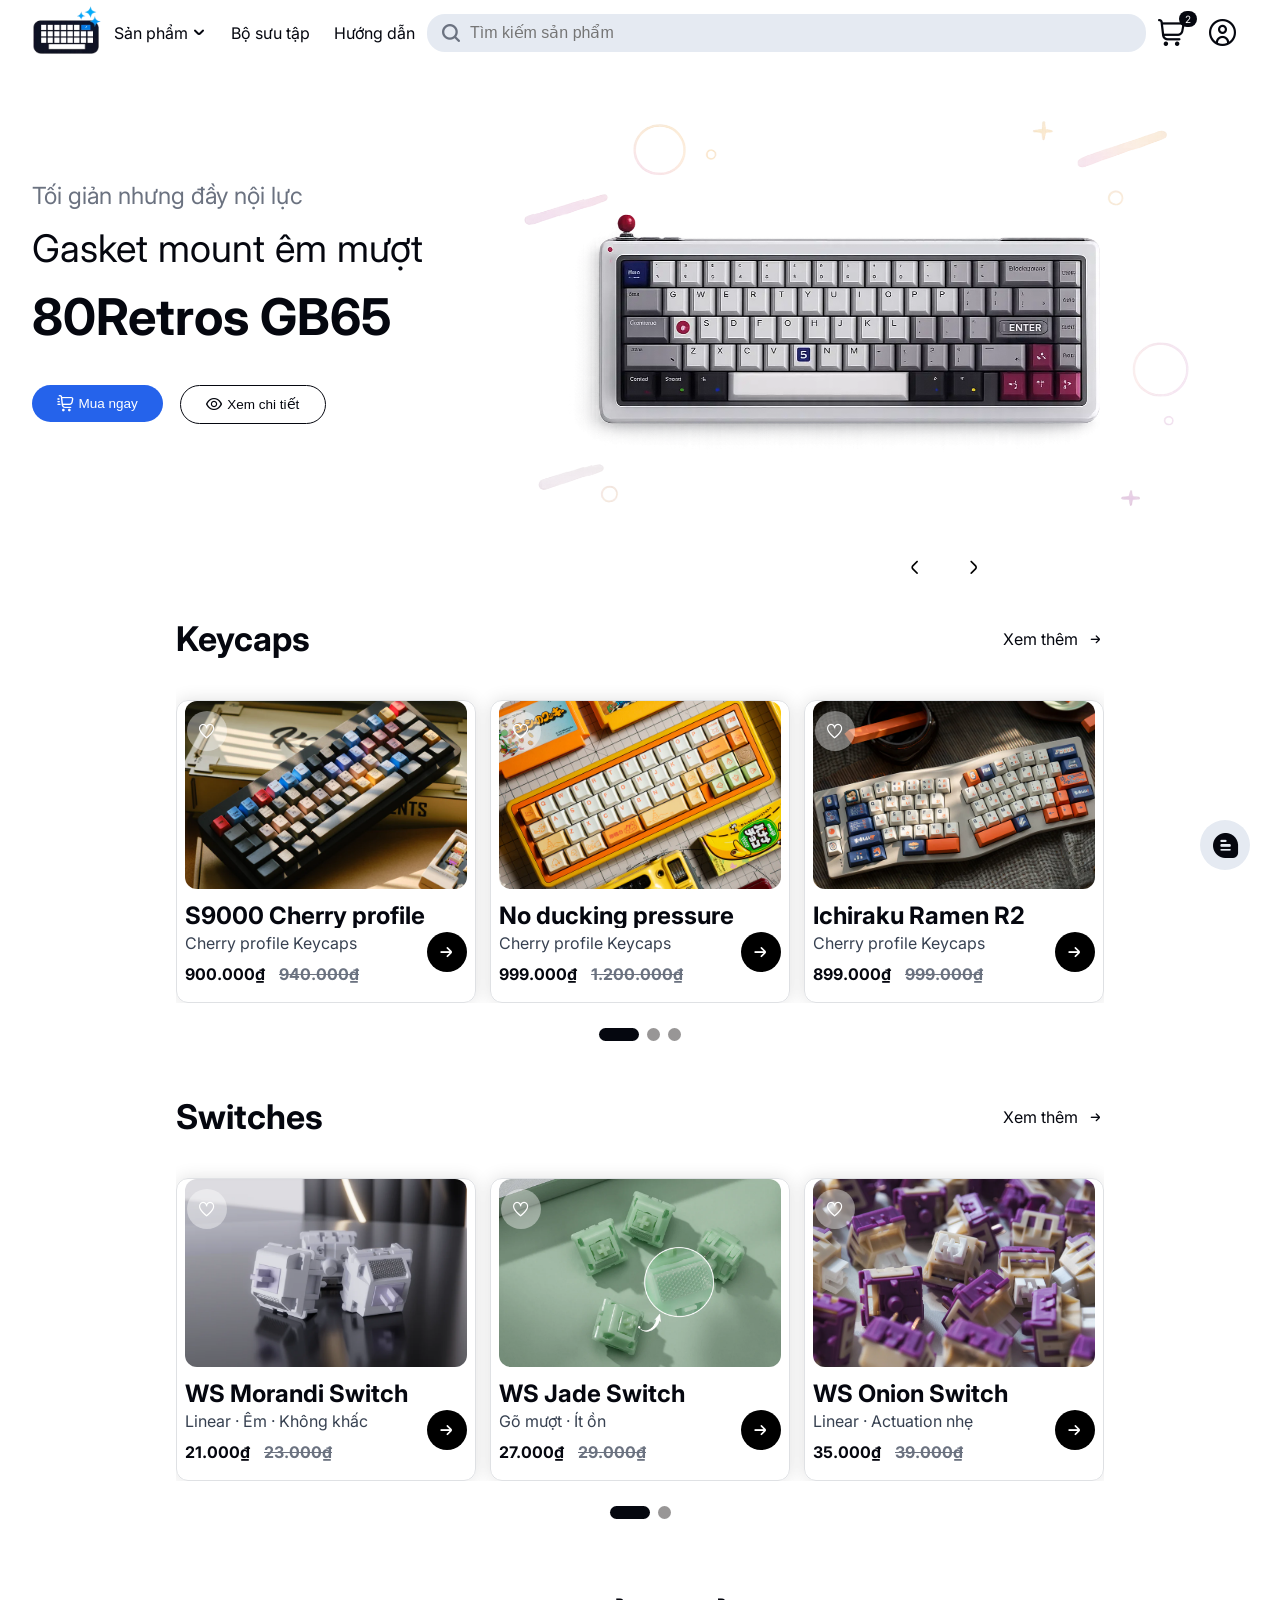
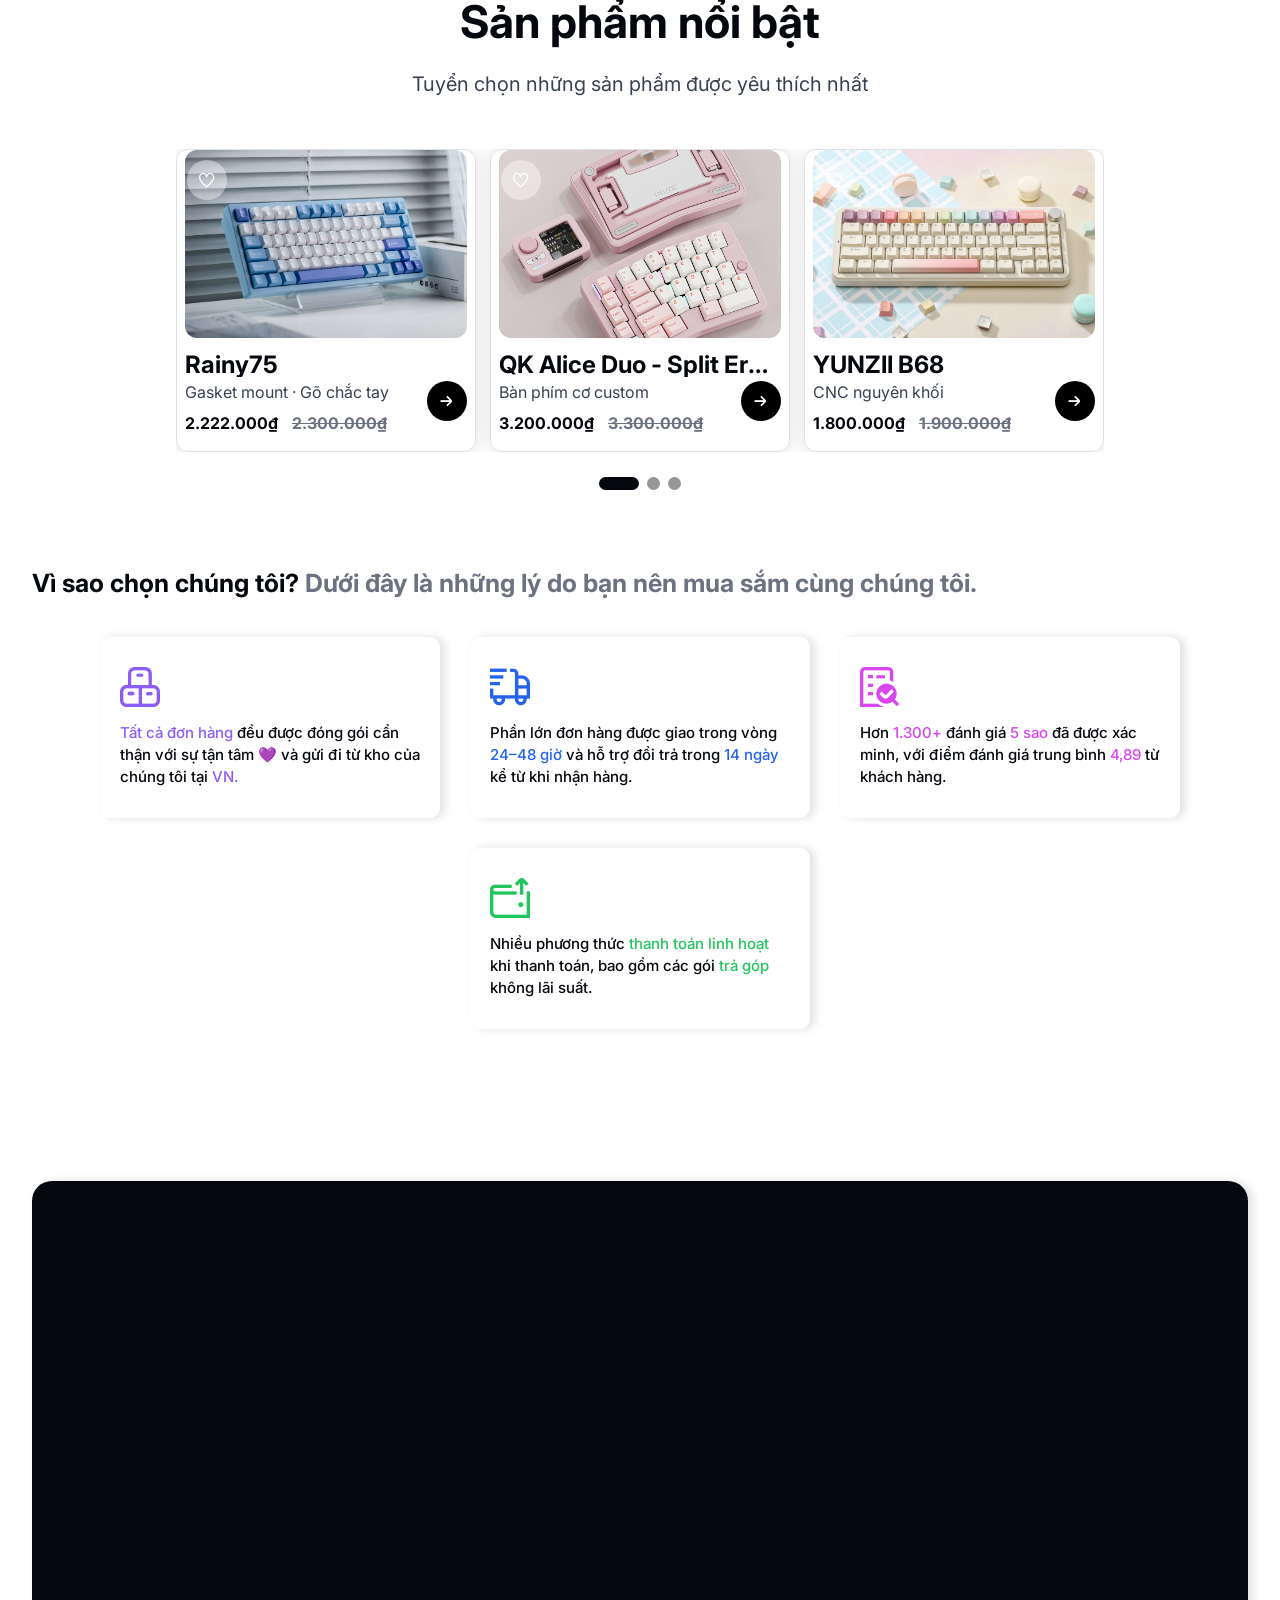
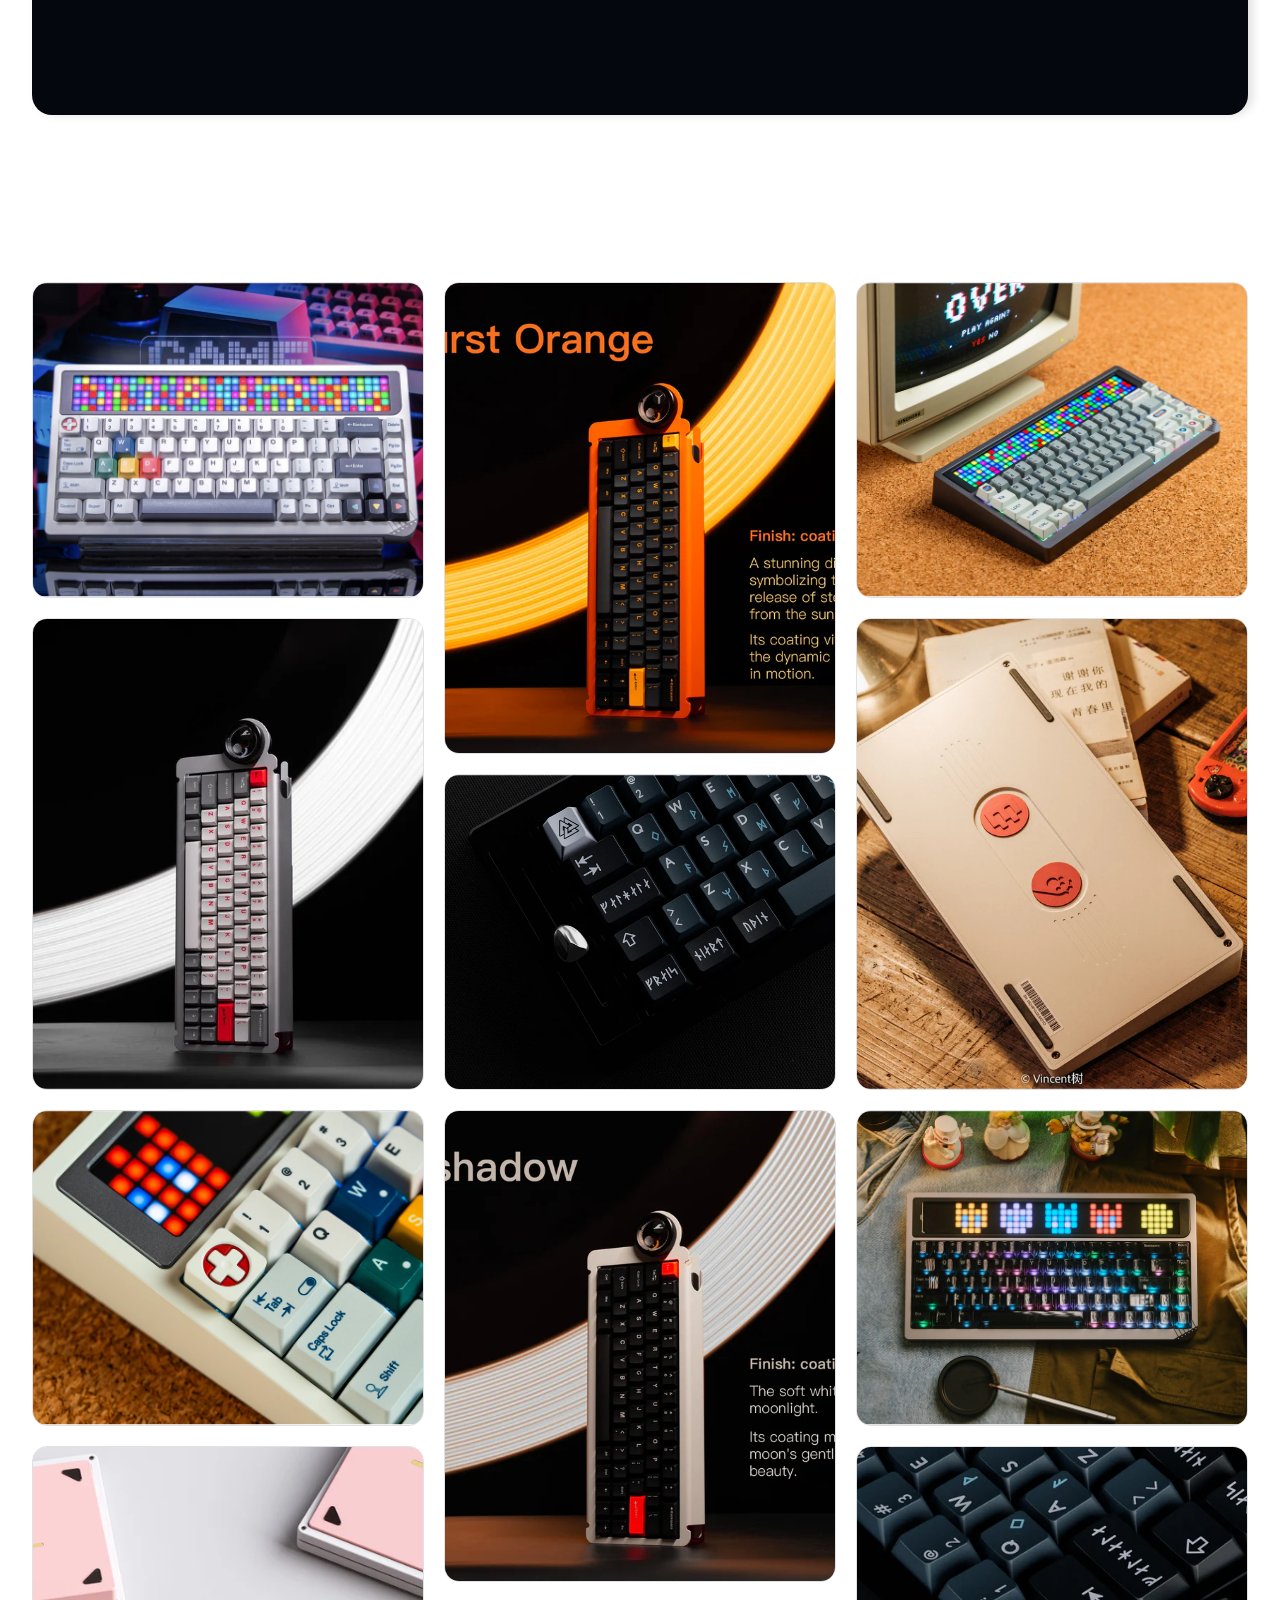
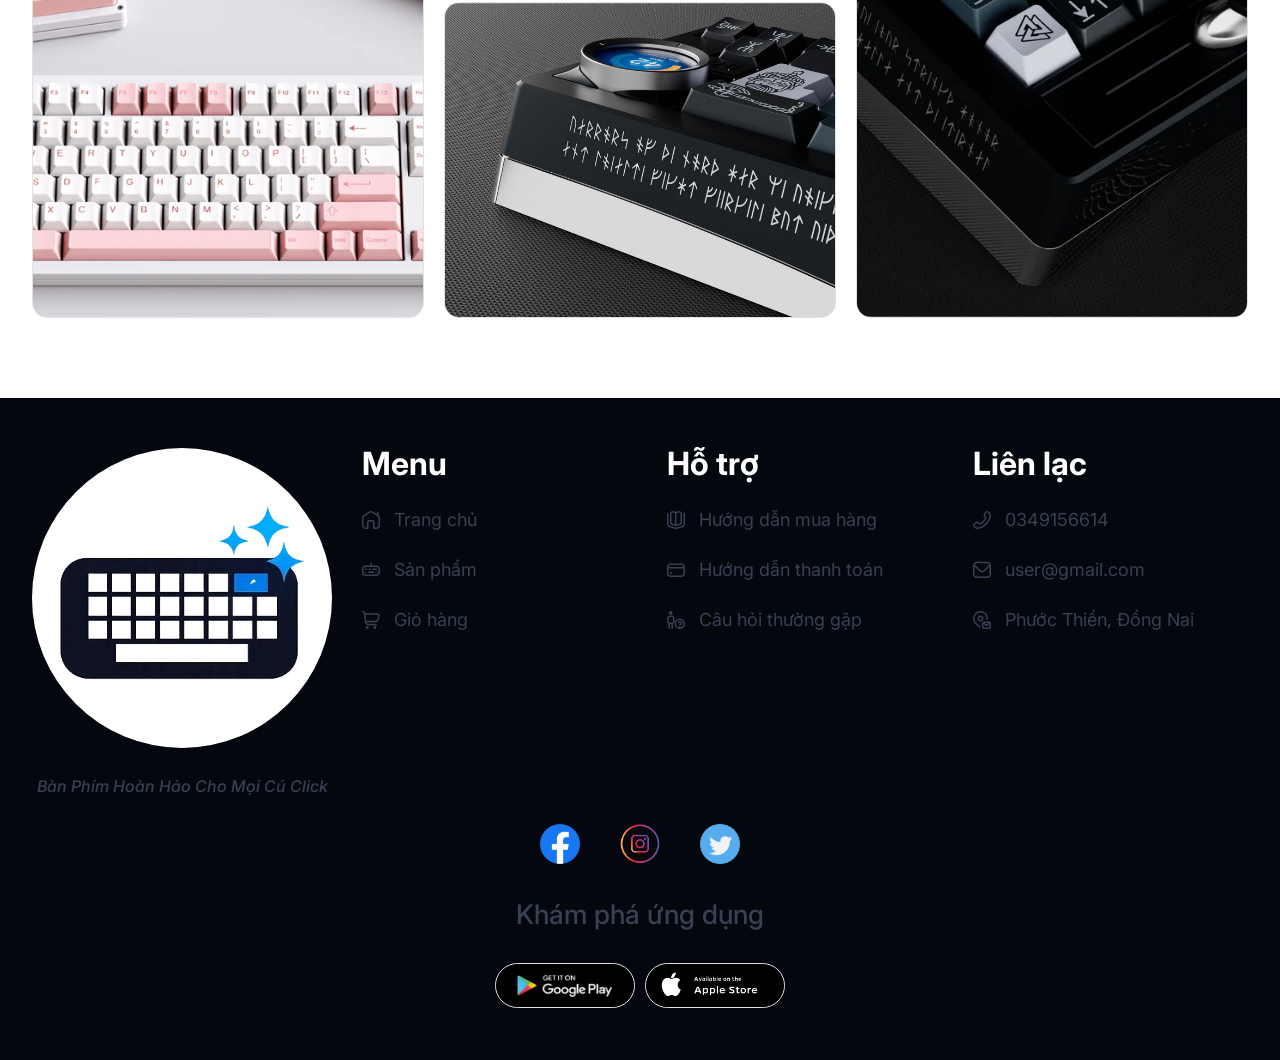
==== commit b09e7820: "refactor: move header sidebar to outside" ====
--- a/index.html
+++ b/index.html
@@ -22,109 +22,10 @@
         <div class="wrapper">
             <!-- header : start -->
             <header class="container header">
-                <!-- sidebar : start -->
-                <input
-                    class="toggle-sidebar"
-                    id="toggle-sidebar"
-                    type="checkbox"
-                />
                 <label class="header__trigger-sidebar" for="toggle-sidebar">
                     <i class="fi fi-br-menu-burger"></i>
                 </label>
-                <label for="toggle-sidebar" class="modal"></label>
-                <aside class="sidebar">
-                    <div class="header-sidebar">
-                        <div class="header-sidebar__search">
-                            <label for="search">
-                                <i class="fi fi-br-search"></i>
-                            </label>
-                            <input
-                                id="search"
-                                name="search"
-                                placeholder="Tìm kiếm sản phẩm"
-                            />
-                        </div>
-
-                        <nav class="header-sidebar__nav mt-2">
-                            <ul class="header-sidebar__nav-list">
-                                <li>
-                                    <details class="header-sidebar__details">
-                                        <summary
-                                            class="header-sidebar__details-trigger"
-                                        >
-                                            <span>Sản phẩm</span>
-
-                                            <i
-                                                class="angle-down fi fi-br-angle-small-down"
-                                            ></i>
-                                            <i
-                                                class="angle-up fi fi-br-angle-small-up"
-                                            ></i>
-                                        </summary>
-                                        <ul
-                                            class="header-sidebar__details-content"
-                                        >
-                                            <li>
-                                                <a
-                                                    class="header-sidebar__link"
-                                                    href="./products.html"
-                                                >
-                                                    Bàn phím
-                                                </a>
-                                            </li>
-                                            <li>
-                                                <a
-                                                    class="header-sidebar__link"
-                                                    href="./products.html"
-                                                >
-                                                    Keycap
-                                                </a>
-                                            </li>
-                                            <li>
-                                                <a
-                                                    class="header-sidebar__link"
-                                                    href="./products.html"
-                                                >
-                                                    Switch
-                                                </a>
-                                            </li>
-
-                                            <li>
-                                                <a
-                                                    class="header-sidebar__link"
-                                                    href="./products.html"
-                                                >
-                                                    Dụng cụ hỗ trợ
-                                                </a>
-                                            </li>
-                                        </ul>
-                                    </details>
-                                </li>
-                                <li>
-                                    <a class="header-sidebar__link" href="">
-                                        Bộ sưu tập
-                                    </a>
-                                </li>
-                                <li>
-                                    <a class="header-sidebar__link" href="">
-                                        Hướng dẫn
-                                    </a>
-                                </li>
-                            </ul>
-                        </nav>
-                        <a class="header-sidebar__tail" href="./sign-up.html">
-                            <div class="header-sidebar__user">
-                                <i class="fi fi-rr-circle-user"></i>
-                                <span>Đăng ký / Đăng nhập</span>
-                            </div>
-
-                            <i
-                                class="header-sidebar__setting fi fi-sr-settings"
-                            ></i>
-                        </a>
-                    </div>
-                </aside>
-                <!-- sidebar : end -->
+
                 <!-- logo : start -->
                 <a href="/">
                     <img
@@ -336,7 +237,7 @@
                     <div
                         class="header__action header__action--user dropdown-wrap"
                     >
-                        <a href="./sign-up.html">
+                        <a href="./sign-up.html" class="header__action-icon">
                             <i class="fi fi-rr-circle-user"></i>
                         </a>
                         <ul class="dropdown user-dropdown">
@@ -372,12 +273,12 @@
                         <div class="carousel__content">
                             <div class="carousel__text">
                                 <span class="carousel__label">
-                                    Gõ chuẩn từng phím
+                                    Tối giản nhưng đầy nội lực
                                 </span>
                                 <span class="carousel__sub-title">
-                                    Gõ nhanh hơn, tập trung hơn
+                                    Gasket mount êm mượt
                                 </span>
-                                <h3 class="carousel__title">AM RGB 65 R1.5</h3>
+                                <h3 class="carousel__title">80Retros GB65</h3>
                             </div>
 
                             <div class="carousel__btns mt-2">
@@ -403,7 +304,7 @@
                         <div class="carousel__img">
                             <img
                                 loading="lazy"
-                                src="./assets/imgs/banners/AM-RGB-65-R1.5.png"
+                                src="./assets/imgs/banners/80Retros-GB65.webp"
                             />
                         </div>
 
@@ -1688,6 +1589,100 @@
                 </div>
             </footer>
             <!-- footer : end -->
+            <!-- sidebar : start -->
+            <input class="toggle-sidebar" id="toggle-sidebar" type="checkbox" />
+            <label for="toggle-sidebar" class="modal"></label>
+            <aside class="sidebar">
+                <div class="header-sidebar">
+                    <div class="header-sidebar__search">
+                        <label for="search">
+                            <i class="fi fi-br-search"></i>
+                        </label>
+                        <input
+                            id="search"
+                            name="search"
+                            placeholder="Tìm kiếm sản phẩm"
+                        />
+                    </div>
+
+                    <nav class="header-sidebar__nav mt-2">
+                        <ul class="header-sidebar__nav-list">
+                            <li>
+                                <details class="header-sidebar__details">
+                                    <summary
+                                        class="header-sidebar__details-trigger"
+                                    >
+                                        <span>Sản phẩm</span>
+
+                                        <i
+                                            class="angle-down fi fi-br-angle-small-down"
+                                        ></i>
+                                        <i
+                                            class="angle-up fi fi-br-angle-small-up"
+                                        ></i>
+                                    </summary>
+                                    <ul class="header-sidebar__details-content">
+                                        <li>
+                                            <a
+                                                class="header-sidebar__link"
+                                                href="./products.html"
+                                            >
+                                                Bàn phím
+                                            </a>
+                                        </li>
+                                        <li>
+                                            <a
+                                                class="header-sidebar__link"
+                                                href="./products.html"
+                                            >
+                                                Keycap
+                                            </a>
+                                        </li>
+                                        <li>
+                                            <a
+                                                class="header-sidebar__link"
+                                                href="./products.html"
+                                            >
+                                                Switch
+                                            </a>
+                                        </li>
+
+                                        <li>
+                                            <a
+                                                class="header-sidebar__link"
+                                                href="./products.html"
+                                            >
+                                                Dụng cụ hỗ trợ
+                                            </a>
+                                        </li>
+                                    </ul>
+                                </details>
+                            </li>
+                            <li>
+                                <a class="header-sidebar__link" href="">
+                                    Bộ sưu tập
+                                </a>
+                            </li>
+                            <li>
+                                <a class="header-sidebar__link" href="">
+                                    Hướng dẫn
+                                </a>
+                            </li>
+                        </ul>
+                    </nav>
+                    <a class="header-sidebar__tail" href="./sign-up.html">
+                        <div class="header-sidebar__user">
+                            <i class="fi fi-rr-circle-user"></i>
+                            <span>Đăng ký / Đăng nhập</span>
+                        </div>
+
+                        <i
+                            class="header-sidebar__setting fi fi-sr-settings"
+                        ></i>
+                    </a>
+                </div>
+            </aside>
+            <!-- sidebar : end -->
             <!-- chat : start -->
             <div class="chat">
                 <label for="toggle-chat-box" class="chat__trigger center">
--- a/assets/css/main.css
+++ b/assets/css/main.css
@@ -74,7 +74,7 @@
 a {
     display: block;
     text-decoration: none;
-    color: black;
+    color: var(--primary-color);
 }
 i {
     display: flex;
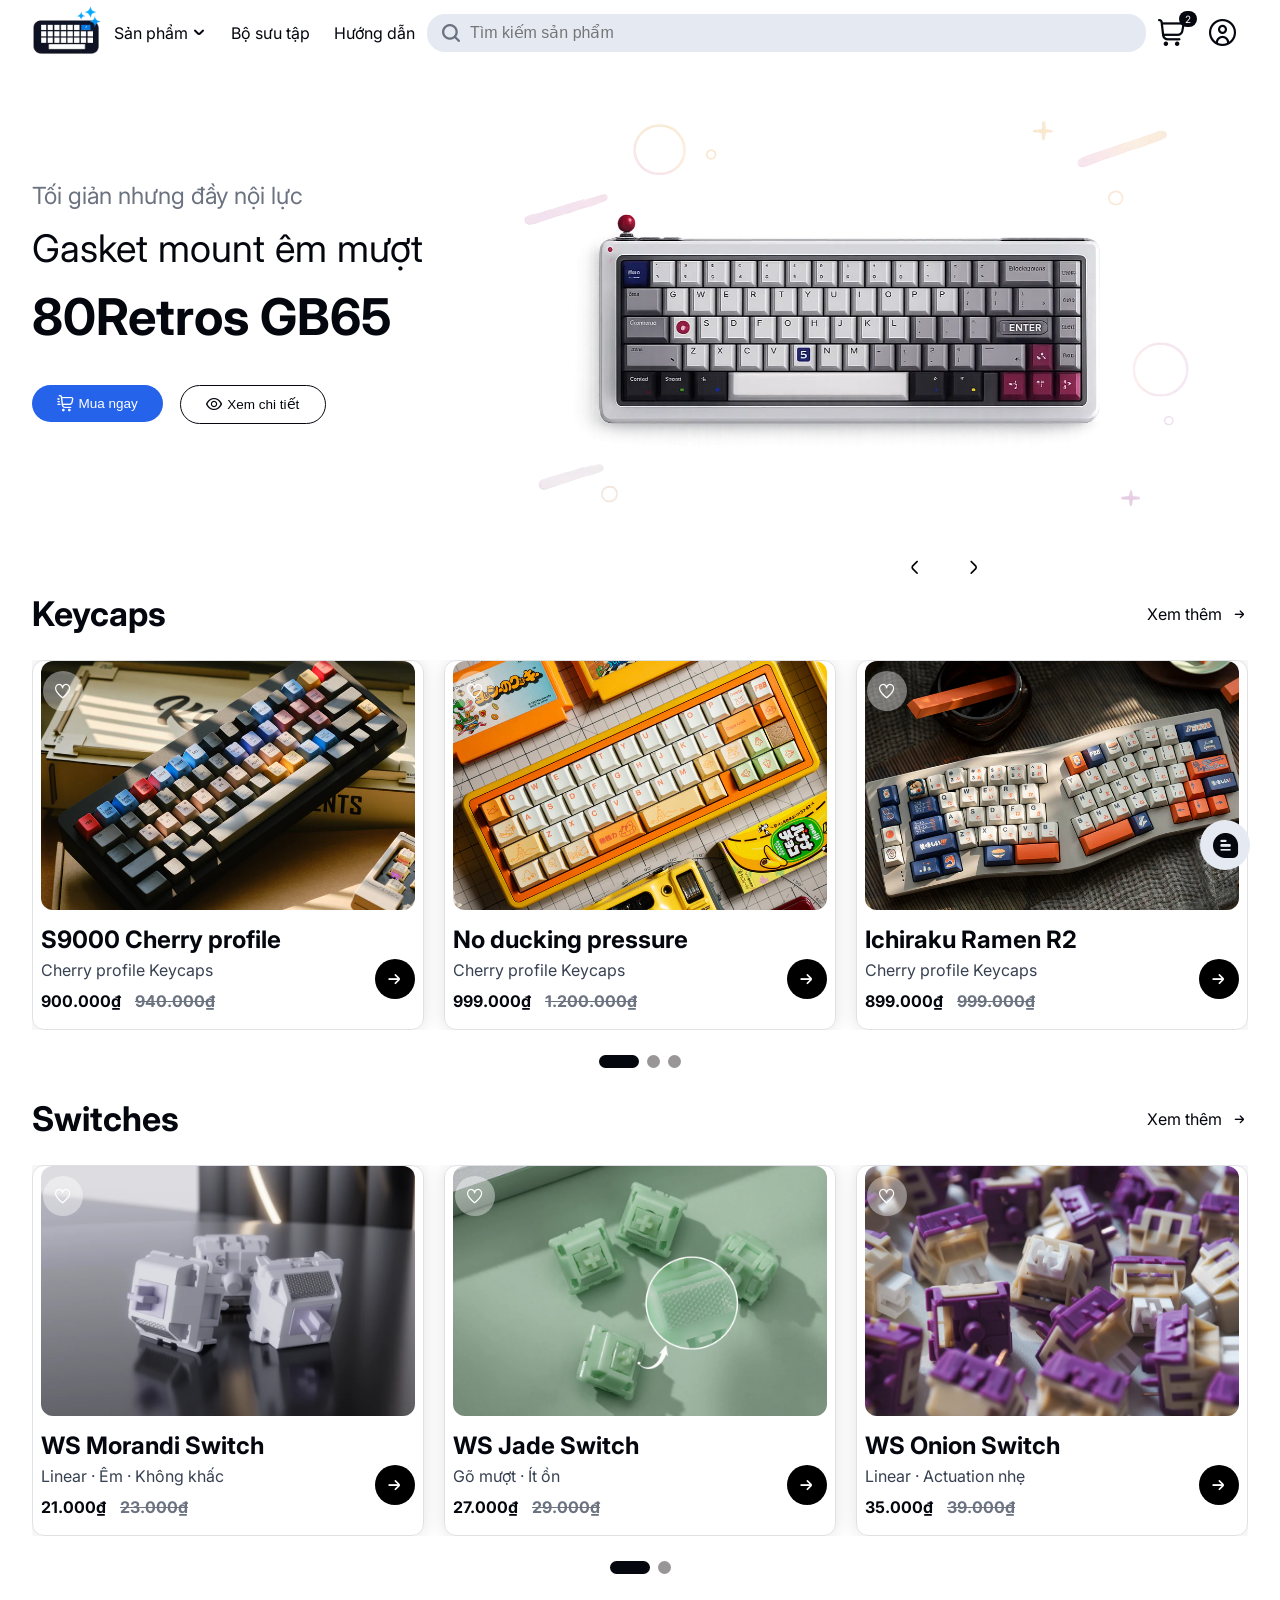
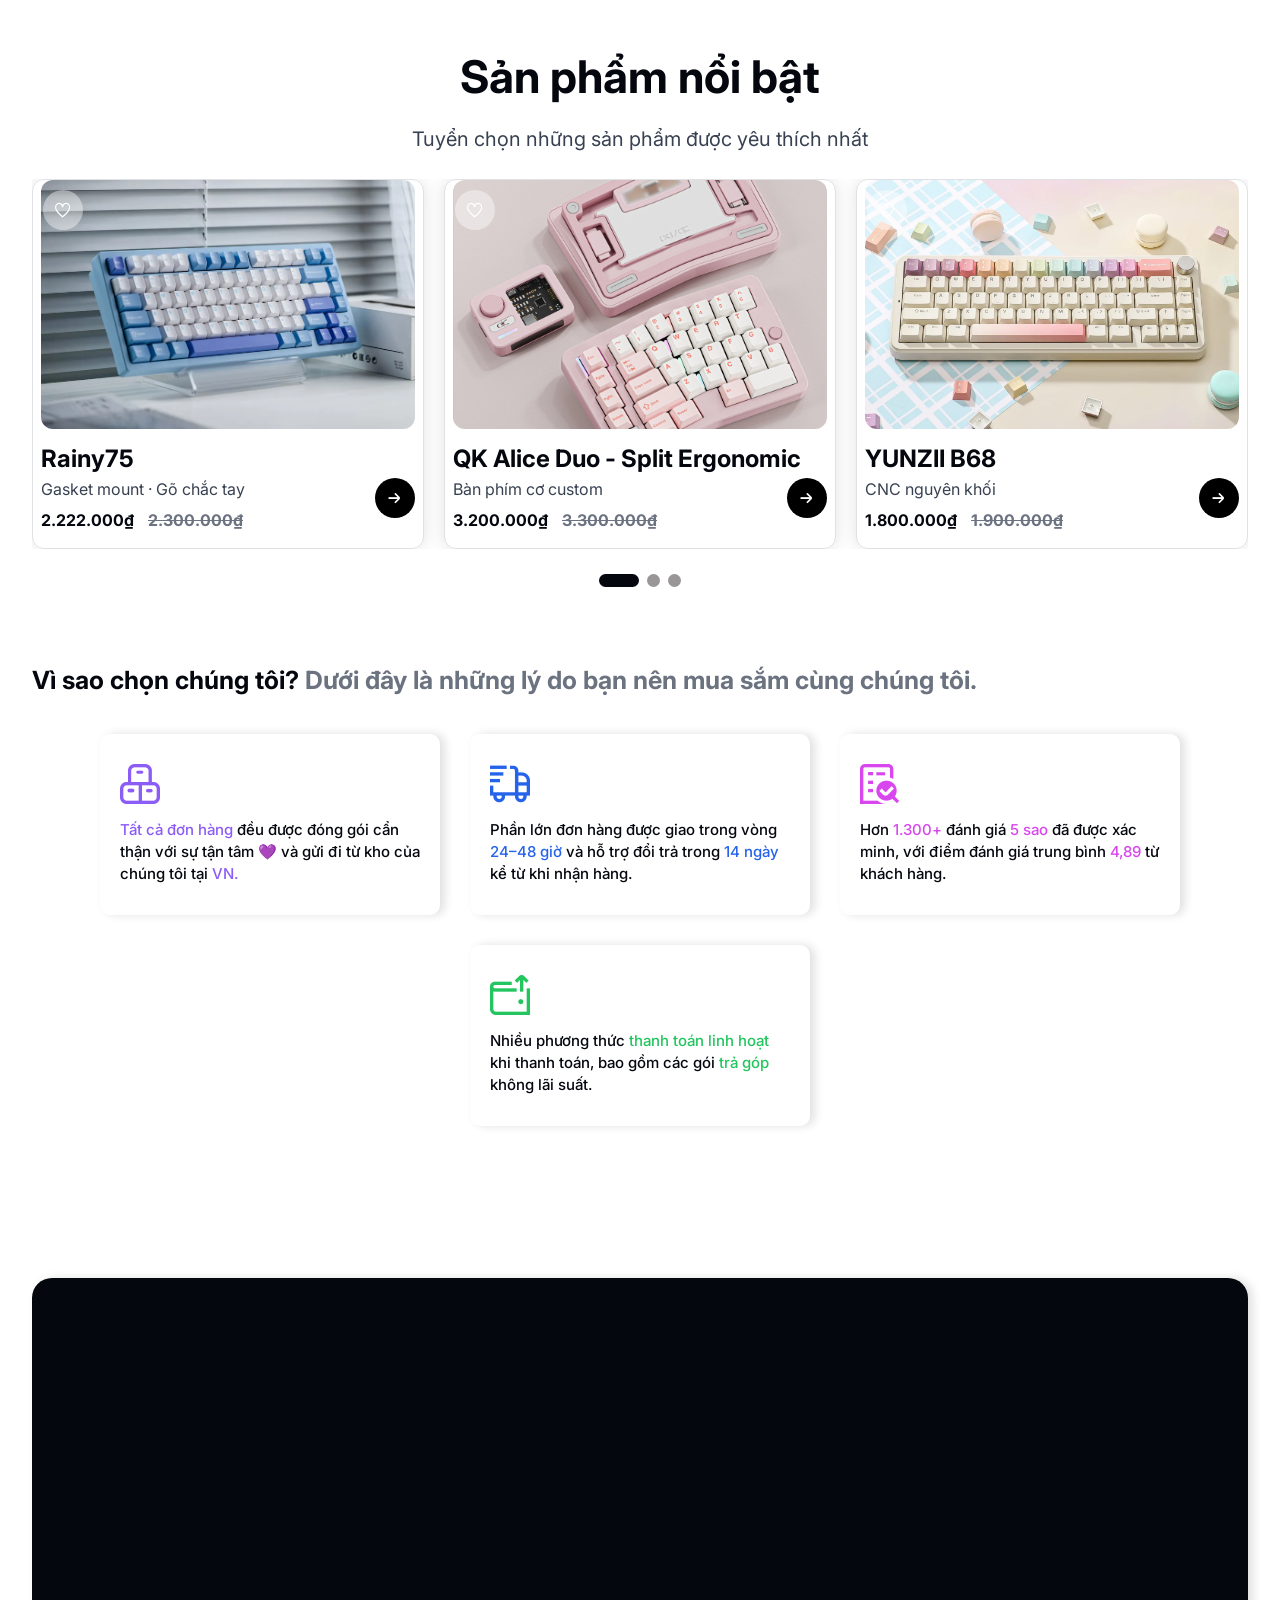
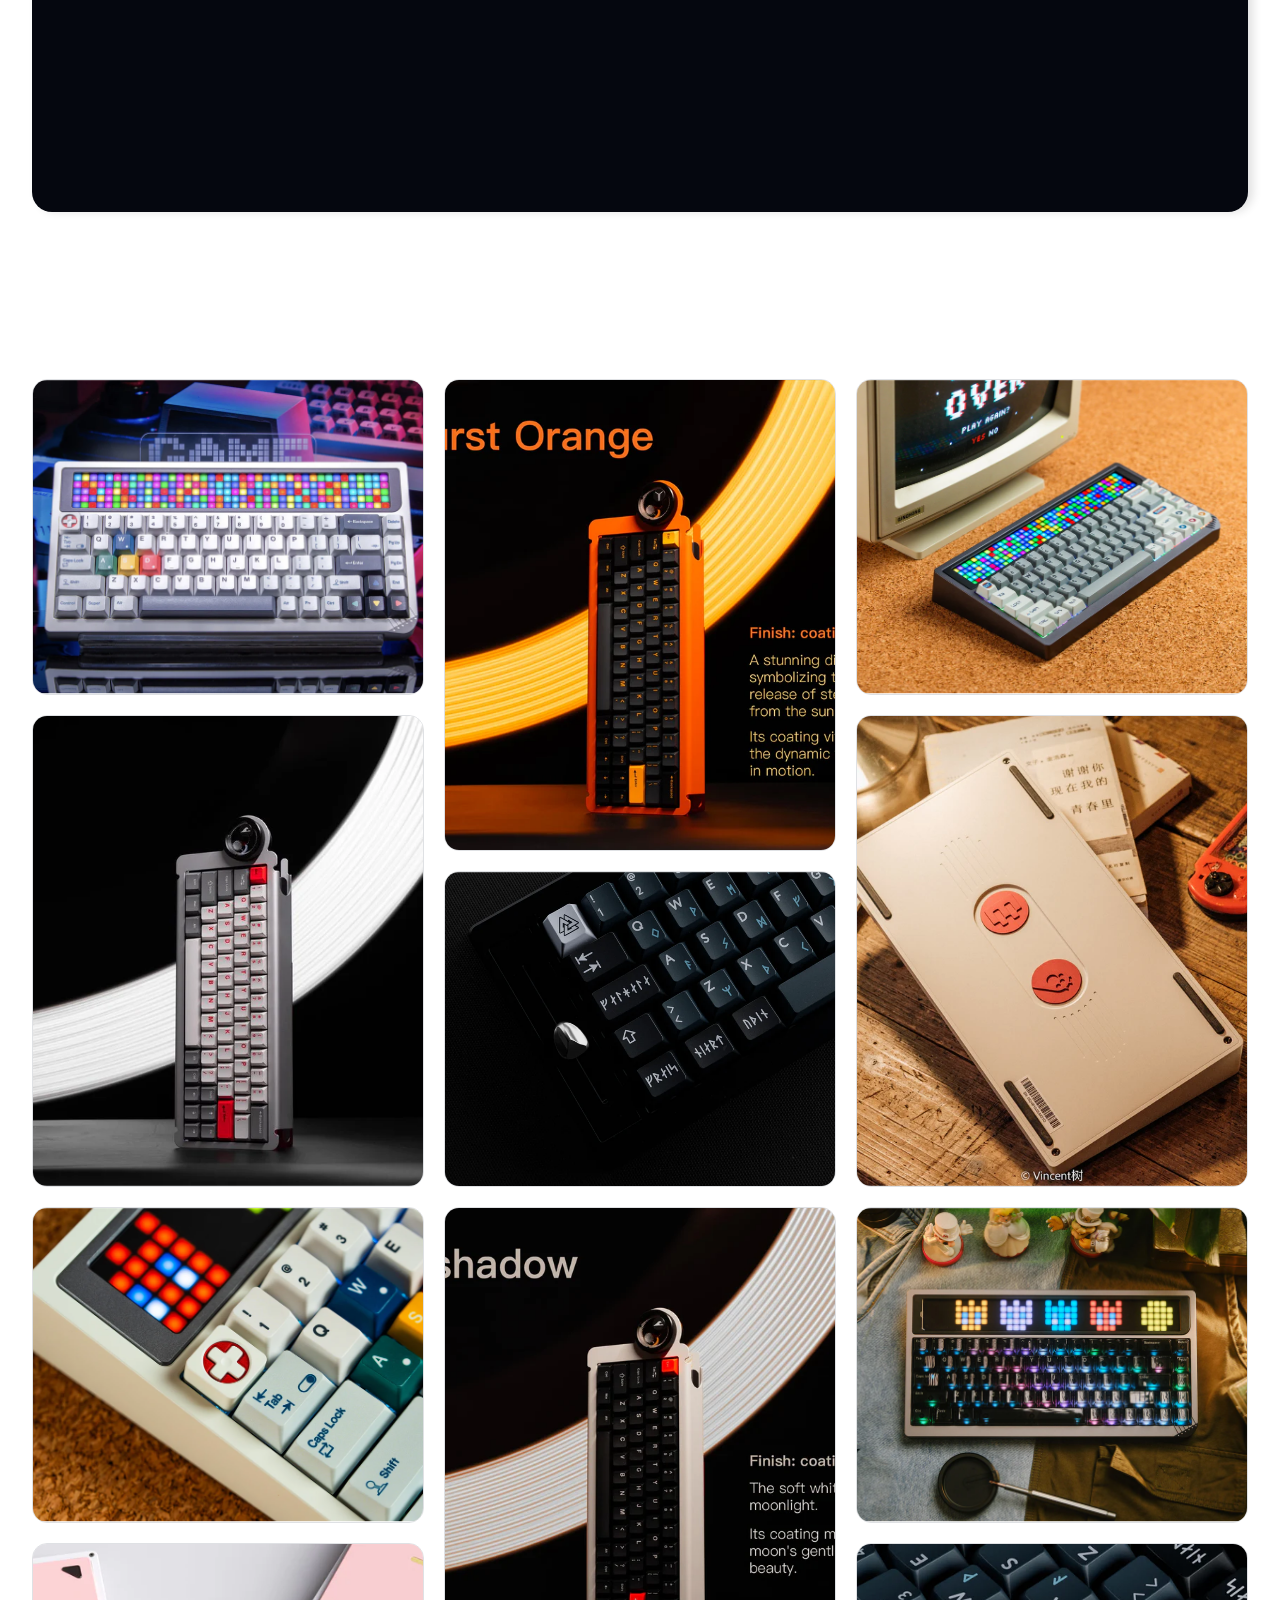
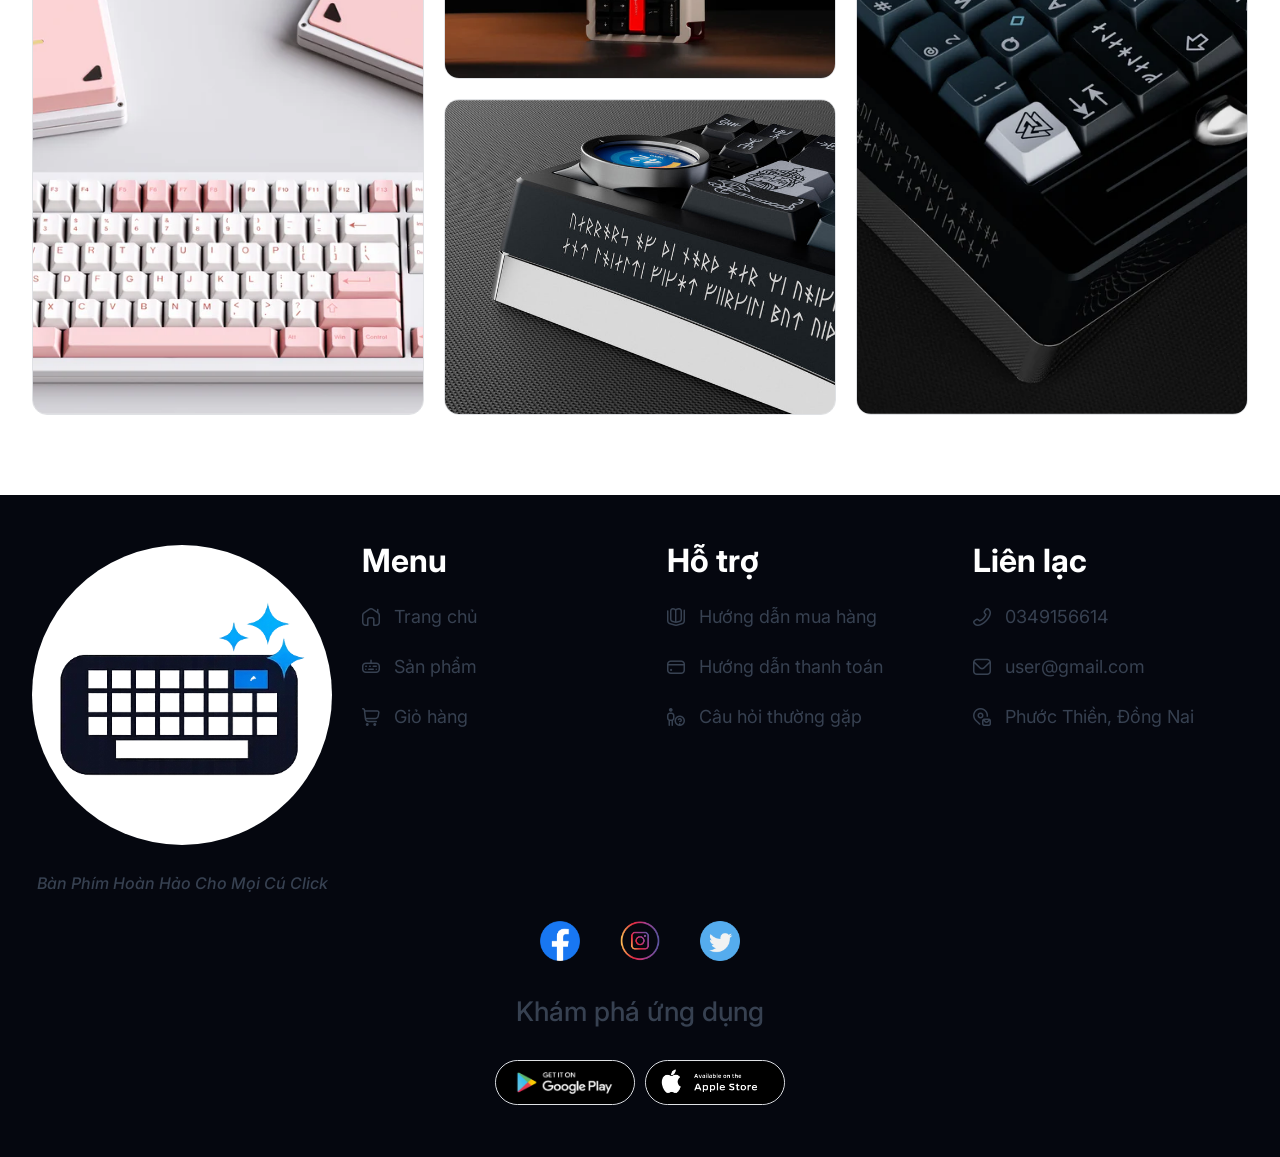
==== commit cb0b4942: "refactor: improve product carousel logic" ====
--- a/index.html
+++ b/index.html
@@ -323,14 +323,14 @@
                 <!-- keycaps : start -->
                 <section class="keycaps">
                     <div class="products-carousel my-3">
+                        <div class="keycaps__head mb-2 reveal">
+                            <h2 class="title">Keycaps</h2>
+                            <a class="center" href="./products.html">
+                                <span>Xem thêm</span>
+                                <i class="fi fi-rr-arrow-small-right"></i>
+                            </a>
+                        </div>
                         <div class="products-carousel__viewport">
-                            <div class="keycaps__head mb-4 reveal">
-                                <h2 class="title">Keycaps</h2>
-                                <a class="center" href="./products.html">
-                                    <span>Xem thêm</span>
-                                    <i class="fi fi-rr-arrow-small-right"></i>
-                                </a>
-                            </div>
                             <div class="products-carousel__track">
                                 <div class="product">
                                     <a href="./detail.html">
@@ -608,14 +608,14 @@
                 <!-- switches : start -->
                 <section class="switches">
                     <div class="products-carousel my-3">
+                        <div class="reveal switches__head mb-2">
+                            <h2 class="title">Switches</h2>
+                            <a class="center" href="./products.html">
+                                <span>Xem thêm</span>
+                                <i class="fi fi-rr-arrow-small-right"></i>
+                            </a>
+                        </div>
                         <div class="products-carousel__viewport">
-                            <div class="reveal switches__head mb-4">
-                                <h2 class="title">Switches</h2>
-                                <a class="center" href="./products.html">
-                                    <span>Xem thêm</span>
-                                    <i class="fi fi-rr-arrow-small-right"></i>
-                                </a>
-                            </div>
                             <div class="products-carousel__track">
                                 <div class="product">
                                     <a href="./detail.html">
--- a/assets/css/main.css
+++ b/assets/css/main.css
@@ -55,6 +55,7 @@
     overflow-x: hidden;
     font-family: "Inter", sans-serif;
 }
+
 .center {
     display: flex;
     justify-content: center;
@@ -200,7 +201,9 @@
     display: block;
     opacity: 0;
     transform: translateY(40px);
-    transition: all ease 0.6s;
+    transition:
+        transform 0.6s ease,
+        opacity 0.6s ease;
 }
 
 .reveal--show {
--- a/assets/css/pages/index.css
+++ b/assets/css/pages/index.css
@@ -88,6 +88,17 @@
     }
     .carousel__actions {
         display: none;
+    }
+    .carousel__img {
+        touch-action: pan-y;
+    }
+    .carousel__img img {
+        user-drag: none;
+        -webkit-user-drag: none;
+        user-select: none;
+        -moz-user-select: none;
+        -webkit-user-select: none;
+        -ms-user-select: none;
     }
 }
 
